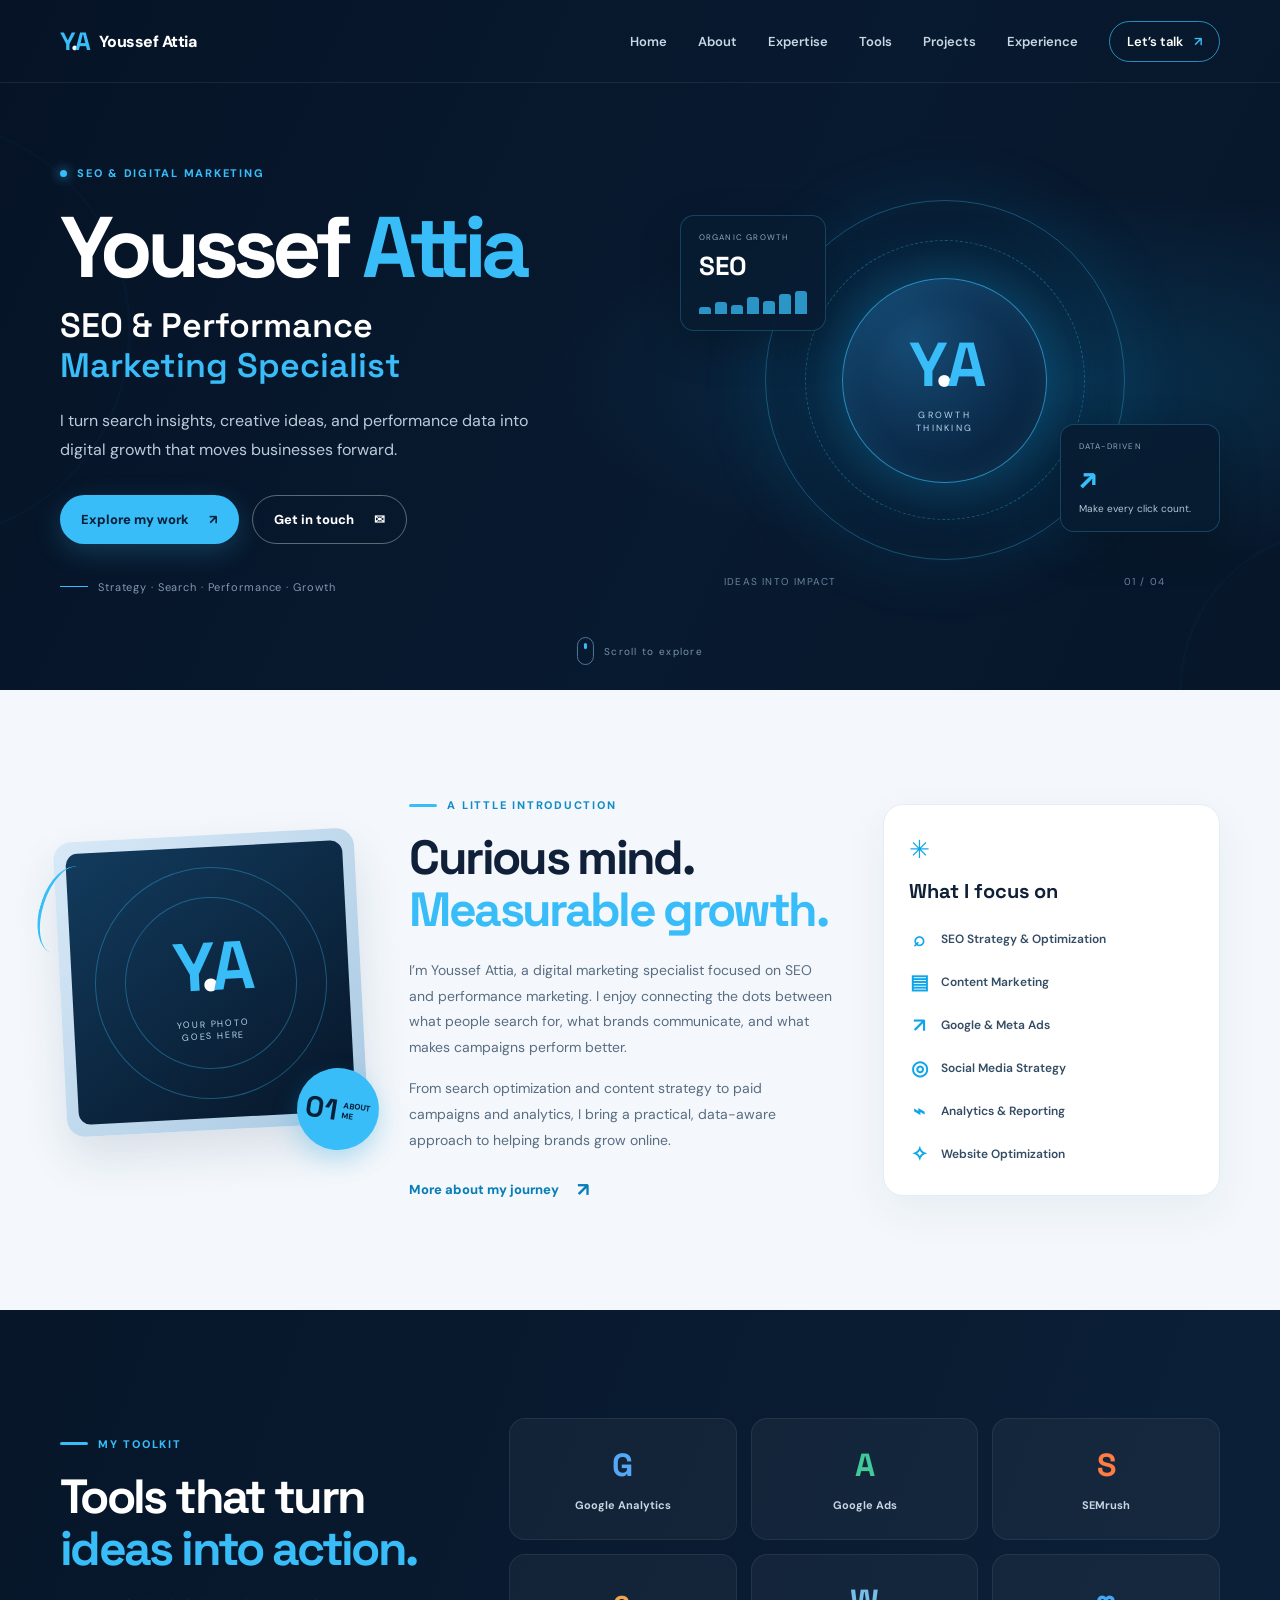
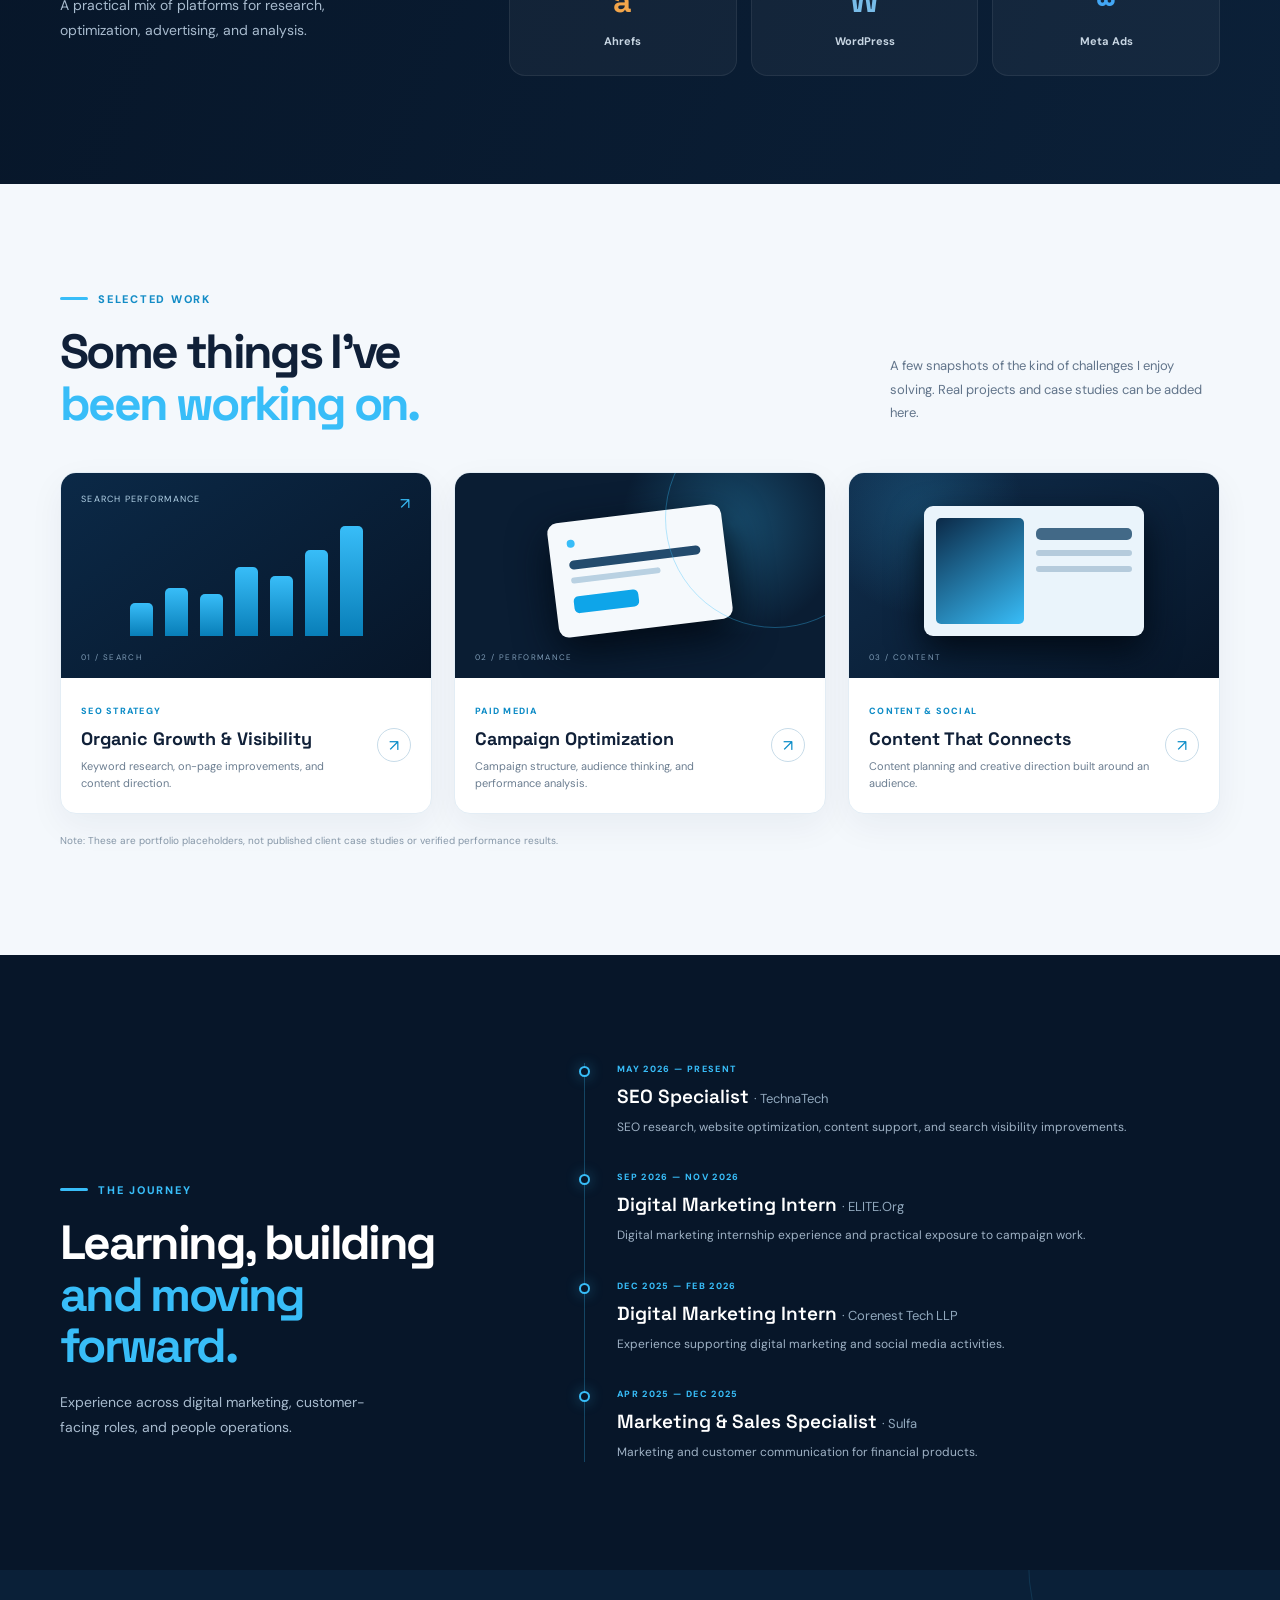
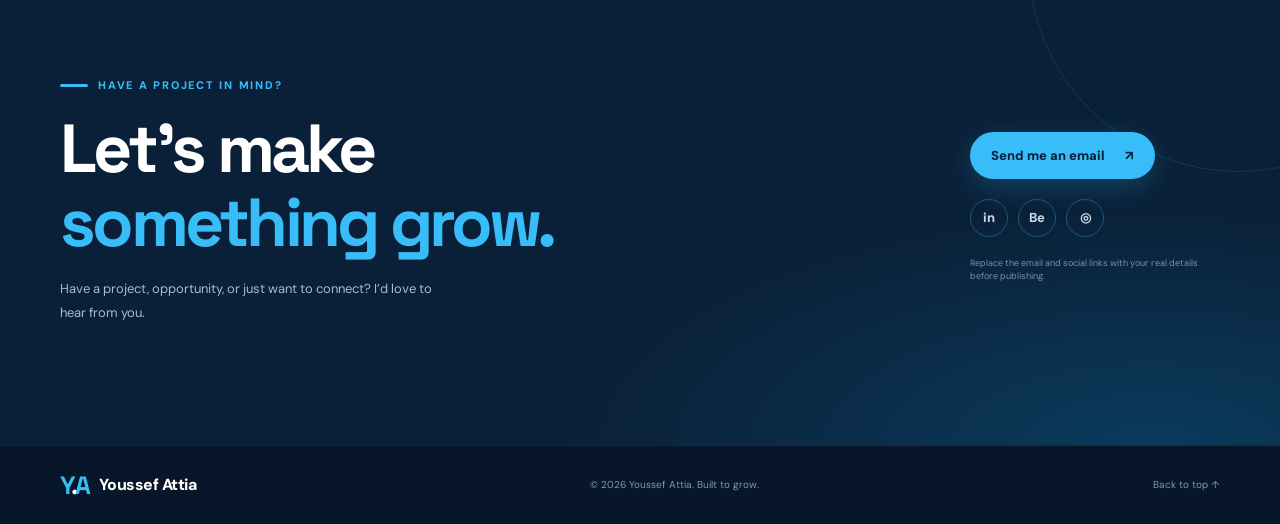
==== index.html @ 3f7cebbd "Add files via upload" ====
<!DOCTYPE html>
<html lang="en">
<head>
  <meta charset="UTF-8">
  <meta name="viewport" content="width=device-width, initial-scale=1.0">
  <meta name="theme-color" content="#071629">
  <meta name="description" content="Youssef Attia — SEO & Performance Marketing Specialist.">
  <title>Youssef Attia | SEO & Performance Marketing</title>
  <link rel="preconnect" href="https://fonts.googleapis.com">
  <link rel="preconnect" href="https://fonts.gstatic.com" crossorigin>
  <link href="https://fonts.googleapis.com/css2?family=DM+Sans:wght@400;500;600;700;800&family=Space+Grotesk:wght@400;500;600;700&display=swap" rel="stylesheet">
  <link rel="stylesheet" href="style.css">
</head>
<body>
  <div class="scroll-progress" id="scrollProgress"></div>
  <header class="site-header" id="top">
    <nav class="nav container" aria-label="Main navigation">
      <a class="brand" href="#top"><span class="brand-mark">Y<span>.</span>A</span><span>Youssef Attia</span></a>
      <button class="menu-toggle" id="menuToggle" aria-label="Toggle navigation" aria-expanded="false"><span></span><span></span></button>
      <div class="nav-links" id="navLinks">
        <a class="active" href="#top">Home</a><a href="#about">About</a><a href="#expertise">Expertise</a>
        <a href="#tools">Tools</a><a href="#work">Projects</a><a href="#experience">Experience</a>
        <a class="nav-cta" href="#contact">Let’s talk <span>↗</span></a>
      </div>
    </nav>
  </header>

  <main>
    <section class="hero dark-section">
      <div class="hero-orb orb-one"></div><div class="hero-orb orb-two"></div>
      <div class="hero-grid container">
        <div class="hero-copy">
          <div class="eyebrow reveal"><span class="status-dot"></span> SEO & DIGITAL MARKETING</div>
          <h1 class="reveal delay-1">Youssef <span>Attia</span></h1>
          <h2 class="reveal delay-2">SEO & Performance<br><em>Marketing Specialist</em></h2>
          <p class="hero-description reveal delay-3">I turn search insights, creative ideas, and performance data into digital growth that moves businesses forward.</p>
          <div class="hero-actions reveal delay-4">
            <a class="button button-primary" href="#work">Explore my work <span>↗</span></a>
            <a class="button button-ghost" href="#contact">Get in touch <span>✉</span></a>
          </div>
          <div class="hero-note reveal delay-4"><span class="note-line"></span> Strategy · Search · Performance · Growth</div>
        </div>
        <div class="hero-visual reveal delay-2" aria-label="Decorative digital growth illustration">
          <div class="visual-ring ring-a"></div><div class="visual-ring ring-b"></div>
          <div class="visual-core"><span class="core-symbol">Y<span>.</span>A</span><small>GROWTH<br>THINKING</small></div>
          <div class="float-card traffic-card"><span class="mini-label">ORGANIC GROWTH</span><strong>SEO</strong><div class="sparkline"><i></i><i></i><i></i><i></i><i></i><i></i><i></i></div></div>
          <div class="float-card data-card"><span class="mini-label">DATA-DRIVEN</span><strong>↗</strong><small>Make every click count.</small></div>
          <div class="visual-caption">Ideas into impact<span>01 / 04</span></div>
        </div>
      </div>
      <a class="scroll-cue" href="#about"><span></span> Scroll to explore</a>
    </section>

    <section class="about section-light section-pad" id="about">
      <div class="container about-grid">
        <div class="about-visual reveal">
          <div class="photo-frame"><div class="photo-placeholder"><span class="placeholder-mark">Y<span>.</span>A</span><small>YOUR PHOTO<br>GOES HERE</small></div></div>
          <div class="about-stamp"><strong>01</strong><span>ABOUT<br>ME</span></div>
          <div class="blue-scribble"></div>
        </div>
        <div class="about-copy reveal">
          <div class="section-kicker"><span></span> A LITTLE INTRODUCTION</div>
          <h2>Curious mind.<br><span>Measurable growth.</span></h2>
          <p>I’m Youssef Attia, a digital marketing specialist focused on SEO and performance marketing. I enjoy connecting the dots between what people search for, what brands communicate, and what makes campaigns perform better.</p>
          <p>From search optimization and content strategy to paid campaigns and analytics, I bring a practical, data-aware approach to helping brands grow online.</p>
          <a class="text-link" href="#experience">More about my journey <span>↗</span></a>
        </div>
        <aside class="expertise-panel reveal" id="expertise">
          <div class="panel-icon">✳</div><h3>What I focus on</h3>
          <ul>
            <li><span>⌕</span> SEO Strategy & Optimization</li>
            <li><span>▤</span> Content Marketing</li>
            <li><span>↗</span> Google & Meta Ads</li>
            <li><span>◎</span> Social Media Strategy</li>
            <li><span>⌁</span> Analytics & Reporting</li>
            <li><span>✧</span> Website Optimization</li>
          </ul>
        </aside>
      </div>
    </section>

    <section class="tools dark-section section-pad" id="tools">
      <div class="container tools-layout">
        <div class="tools-intro reveal"><div class="section-kicker kicker-light"><span></span> MY TOOLKIT</div><h2>Tools that turn<br><em>ideas into action.</em></h2><p>A practical mix of platforms for research, optimization, advertising, and analysis.</p></div>
        <div class="tool-grid">
          <div class="tool-card reveal"><b class="google-g">G</b><span>Google Analytics</span></div>
          <div class="tool-card reveal"><b class="google-ads">A</b><span>Google Ads</span></div>
          <div class="tool-card reveal"><b class="semrush">S</b><span>SEMrush</span></div>
          <div class="tool-card reveal"><b class="ahrefs">a</b><span>Ahrefs</span></div>
          <div class="tool-card reveal"><b class="wp">W</b><span>WordPress</span></div>
          <div class="tool-card reveal"><b class="meta">∞</b><span>Meta Ads</span></div>
        </div>
      </div>
    </section>

    <section class="work section-light section-pad" id="work">
      <div class="container">
        <div class="section-heading reveal"><div><div class="section-kicker"><span></span> SELECTED WORK</div><h2>Some things I’ve<br><span>been working on.</span></h2></div><p>A few snapshots of the kind of challenges I enjoy solving. Real projects and case studies can be added here.</p></div>
        <div class="project-grid">
          <article class="project-card reveal"><div class="project-art art-seo"><div class="art-topline">SEARCH PERFORMANCE <span>↗</span></div><div class="chart-bars"><i></i><i></i><i></i><i></i><i></i><i></i><i></i></div><div class="art-bottom">01 / SEARCH</div></div><div class="project-info"><div><small>SEO STRATEGY</small><h3>Organic Growth & Visibility</h3><p>Keyword research, on-page improvements, and content direction.</p></div><span class="project-arrow">↗</span></div></article>
          <article class="project-card reveal"><div class="project-art art-ads"><div class="ad-window"><div class="ad-dot"></div><div class="ad-line wide"></div><div class="ad-line"></div><div class="ad-button"></div></div><div class="ad-orbit"></div><div class="art-bottom">02 / PERFORMANCE</div></div><div class="project-info"><div><small>PAID MEDIA</small><h3>Campaign Optimization</h3><p>Campaign structure, audience thinking, and performance analysis.</p></div><span class="project-arrow">↗</span></div></article>
          <article class="project-card reveal"><div class="project-art art-content"><div class="content-window"><div class="content-block"></div><div class="content-lines"><i></i><i></i><i></i></div></div><div class="art-bottom">03 / CONTENT</div></div><div class="project-info"><div><small>CONTENT & SOCIAL</small><h3>Content That Connects</h3><p>Content planning and creative direction built around an audience.</p></div><span class="project-arrow">↗</span></div></article>
        </div>
        <p class="placeholder-note">Note: These are portfolio placeholders, not published client case studies or verified performance results.</p>
      </div>
    </section>

    <section class="experience dark-section section-pad" id="experience">
      <div class="container experience-layout">
        <div class="experience-heading reveal"><div class="section-kicker kicker-light"><span></span> THE JOURNEY</div><h2>Learning, building<br><em>and moving forward.</em></h2><p>Experience across digital marketing, customer-facing roles, and people operations.</p></div>
        <div class="timeline">
          <div class="timeline-item reveal"><span class="timeline-dot"></span><div class="timeline-date">MAY 2026 — PRESENT</div><h3>SEO Specialist <span>· TechnaTech</span></h3><p>SEO research, website optimization, content support, and search visibility improvements.</p></div>
          <div class="timeline-item reveal"><span class="timeline-dot"></span><div class="timeline-date">SEP 2026 — NOV 2026</div><h3>Digital Marketing Intern <span>· ELITE.Org</span></h3><p>Digital marketing internship experience and practical exposure to campaign work.</p></div>
          <div class="timeline-item reveal"><span class="timeline-dot"></span><div class="timeline-date">DEC 2025 — FEB 2026</div><h3>Digital Marketing Intern <span>· Corenest Tech LLP</span></h3><p>Experience supporting digital marketing and social media activities.</p></div>
          <div class="timeline-item reveal"><span class="timeline-dot"></span><div class="timeline-date">APR 2025 — DEC 2025</div><h3>Marketing & Sales Specialist <span>· Sulfa</span></h3><p>Marketing and customer communication for financial products.</p></div>
        </div>
      </div>
    </section>

    <section class="contact section-pad" id="contact">
      <div class="container contact-inner reveal">
        <div><div class="section-kicker kicker-light"><span></span> HAVE A PROJECT IN MIND?</div><h2>Let’s make<br><em>something grow.</em></h2><p>Have a project, opportunity, or just want to connect? I’d love to hear from you.</p></div>
        <div class="contact-actions"><a class="button button-primary" href="mailto:YOUR_EMAIL@example.com">Send me an email <span>↗</span></a><div class="contact-social"><a href="#" aria-label="LinkedIn">in</a><a href="#" aria-label="Behance">Be</a><a href="#" aria-label="Instagram">◎</a></div><small>Replace the email and social links with your real details before publishing.</small></div>
      </div>
    </section>
  </main>

  <footer class="footer dark-section"><div class="container footer-inner"><a class="brand" href="#top"><span class="brand-mark">Y<span>.</span>A</span><span>Youssef Attia</span></a><span>© <span id="year"></span> Youssef Attia. Built to grow.</span><a href="#top" class="back-top">Back to top ↑</a></div></footer>
  <script src="script.js"></script>
</body>
</html>
---- style.css ----
/* Youssef Attia Portfolio — Midnight Blue + Electric Blue */
:root{--navy:#071629;--navy-2:#0b2038;--navy-3:#102b49;--blue:#38bdf8;--blue-2:#0ea5e9;--ice:#f4f8fc;--white:#fff;--ink:#102038;--muted:#61738a;--line:rgba(56,189,248,.2);--font:'DM Sans',sans-serif;--display:'Space Grotesk',sans-serif}
*{box-sizing:border-box}html{scroll-behavior:smooth;scroll-padding-top:86px}body{margin:0;font-family:var(--font);color:var(--ink);background:var(--ice);overflow-x:hidden}a{color:inherit;text-decoration:none}.container{width:min(1160px,calc(100% - 48px));margin:auto}.dark-section{background:var(--navy);color:var(--white);position:relative;overflow:hidden}.section-pad{padding:108px 0}.scroll-progress{position:fixed;z-index:1000;top:0;left:0;height:3px;width:0;background:var(--blue);box-shadow:0 0 14px var(--blue)}
.site-header{position:absolute;z-index:20;top:0;left:0;width:100%;border-bottom:1px solid rgba(255,255,255,.08)}.nav{height:82px;display:flex;align-items:center;justify-content:space-between}.brand{display:flex;align-items:center;gap:10px;font-weight:800;letter-spacing:-.03em;color:#fff}.brand-mark{font:700 25px var(--display);color:var(--blue);letter-spacing:-.1em}.brand-mark span{color:#fff}.nav-links{display:flex;align-items:center;gap:31px;color:#c9d6e4;font-size:13px;font-weight:600}.nav-links>a{transition:color .25s}.nav-links>a:hover,.nav-links>a.active{color:var(--blue)}.nav-cta{border:1px solid rgba(56,189,248,.7);border-radius:30px;padding:11px 17px;color:#fff!important}.nav-cta span{color:var(--blue);margin-left:8px}.menu-toggle{display:none;background:none;border:0}
.hero{min-height:690px;padding:155px 0 80px;background:radial-gradient(ellipse at 85% 55%,rgba(14,165,233,.16),transparent 35%),linear-gradient(115deg,#061326 0%,#081a30 58%,#071629 100%)}.hero-grid{display:grid;grid-template-columns:1.05fr .95fr;align-items:center;min-height:450px;position:relative;z-index:2}.hero-copy{max-width:620px}.eyebrow,.section-kicker{font-size:11px;letter-spacing:.16em;font-weight:800;color:var(--blue);display:flex;align-items:center;gap:10px}.status-dot{width:7px;height:7px;background:var(--blue);border-radius:50%;box-shadow:0 0 12px var(--blue)}h1,h2,h3,p{margin-top:0}.hero h1{font:700 clamp(54px,7vw,86px)/.98 var(--display);letter-spacing:-.07em;margin:25px 0 16px}.hero h1 span,.about-copy h2 span,.section-heading h2 span{color:var(--blue)}.hero h2{font:600 clamp(24px,3vw,34px)/1.2 var(--display);margin-bottom:20px}.hero h2 em,.tools h2 em,.experience h2 em,.contact h2 em{font-style:normal;color:var(--blue)}.hero-description{max-width:500px;color:#bdcada;font-size:16px;line-height:1.8}.hero-actions{display:flex;gap:13px;margin:30px 0 36px}.button{display:inline-flex;align-items:center;gap:20px;padding:15px 21px;border-radius:30px;font-size:13px;font-weight:800;transition:transform .25s,box-shadow .25s,background .25s}.button:hover{transform:translateY(-4px)}.button-primary{background:var(--blue);color:#052039;box-shadow:0 8px 28px rgba(56,189,248,.22)}.button-primary:hover{box-shadow:0 12px 32px rgba(56,189,248,.35)}.button-ghost{border:1px solid rgba(255,255,255,.35);color:#fff}.button-ghost:hover{border-color:var(--blue);color:var(--blue)}.hero-note{font-size:11px;color:#8298ae;letter-spacing:.08em;display:flex;align-items:center;gap:10px}.note-line{width:28px;height:1px;background:var(--blue)}
.hero-visual{height:440px;position:relative;display:grid;place-items:center}.visual-ring{position:absolute;border:1px solid rgba(56,189,248,.35);border-radius:50%;animation:rotate 24s linear infinite}.ring-a{width:360px;height:360px;box-shadow:0 0 70px rgba(14,165,233,.12),inset 0 0 60px rgba(14,165,233,.08)}.ring-b{width:280px;height:280px;border-style:dashed;animation-direction:reverse;animation-duration:34s}.visual-core{width:205px;height:205px;border-radius:50%;display:flex;flex-direction:column;justify-content:center;align-items:center;background:radial-gradient(circle at 35% 30%,#164b75,#0a2745 65%,#071629);border:1px solid rgba(56,189,248,.65);box-shadow:0 0 65px rgba(14,165,233,.35),inset 0 0 30px rgba(56,189,248,.15);animation:float 5s ease-in-out infinite}.core-symbol{font:700 62px var(--display);letter-spacing:-.1em;color:var(--blue)}.core-symbol span{color:#fff}.visual-core small{font-size:9px;letter-spacing:.25em;text-align:center;line-height:1.5;color:#b7d8eb;margin-top:5px}.float-card{position:absolute;background:rgba(8,28,49,.9);border:1px solid rgba(56,189,248,.25);border-radius:14px;padding:16px 18px;box-shadow:0 15px 40px rgba(0,0,0,.22);backdrop-filter:blur(10px);animation:float 6s ease-in-out infinite}.traffic-card{top:55px;left:2%;min-width:145px}.data-card{right:0;bottom:68px;min-width:160px;animation-delay:-2s}.mini-label{display:block;color:#8da9c0;font-size:8px;letter-spacing:.15em;margin-bottom:7px}.float-card strong{font:700 26px var(--display);color:#fff}.data-card strong{color:var(--blue);font-size:30px}.data-card small{display:block;color:#b5c7d8;font-size:10px;margin-top:5px}.sparkline{display:flex;align-items:end;gap:4px;height:23px;margin-top:8px}.sparkline i{width:12px;background:var(--blue);border-radius:3px 3px 0 0;opacity:.75}.sparkline i:nth-child(1){height:7px}.sparkline i:nth-child(2){height:12px}.sparkline i:nth-child(3){height:9px}.sparkline i:nth-child(4){height:17px}.sparkline i:nth-child(5){height:13px}.sparkline i:nth-child(6){height:20px}.sparkline i:nth-child(7){height:23px}.visual-caption{position:absolute;bottom:12px;left:10%;right:10%;display:flex;justify-content:space-between;color:#66839e;font-size:10px;letter-spacing:.12em;text-transform:uppercase}.hero-orb{position:absolute;border-radius:50%;filter:blur(1px);pointer-events:none}.orb-one{width:420px;height:420px;border:1px solid rgba(56,189,248,.1);left:-290px;top:120px}.orb-two{width:320px;height:320px;border:1px solid rgba(56,189,248,.1);right:-220px;bottom:-160px}.scroll-cue{position:absolute;bottom:25px;left:50%;transform:translateX(-50%);font-size:10px;letter-spacing:.13em;color:#7892aa;display:flex;align-items:center;gap:10px}.scroll-cue span{height:28px;width:17px;border:1px solid #4e7798;border-radius:20px;position:relative}.scroll-cue span:after{content:"";position:absolute;width:3px;height:6px;border-radius:4px;background:var(--blue);left:6px;top:5px;animation:scrollDot 1.5s infinite}
.section-light{background:var(--ice)}.about-grid{display:grid;grid-template-columns:.85fr 1.2fr .95fr;gap:48px;align-items:center}.about-visual{position:relative;min-height:330px}.photo-frame{height:295px;border-radius:18px;background:linear-gradient(135deg,#d8e9f7,#a9c9e2);padding:12px;transform:rotate(-3deg);box-shadow:0 22px 45px rgba(16,48,78,.12)}.photo-placeholder{height:100%;border-radius:12px;background:linear-gradient(145deg,#123b5d,#071629);display:flex;flex-direction:column;justify-content:center;align-items:center;color:#fff;position:relative;overflow:hidden}.photo-placeholder:before,.photo-placeholder:after{content:"";position:absolute;border:1px solid rgba(56,189,248,.35);border-radius:50%;width:230px;height:230px}.photo-placeholder:after{width:170px;height:170px}.placeholder-mark{font:700 68px var(--display);color:var(--blue);z-index:1;letter-spacing:-.12em}.placeholder-mark span{color:#fff}.photo-placeholder small{z-index:1;text-align:center;font-size:9px;letter-spacing:.2em;color:#b5d5e9;margin-top:8px}.about-stamp{position:absolute;right:-18px;bottom:15px;background:var(--blue);color:#052039;width:82px;height:82px;border-radius:50%;display:flex;align-items:center;justify-content:center;gap:5px;transform:rotate(9deg);box-shadow:0 10px 25px rgba(14,165,233,.25)}.about-stamp strong{font:700 29px var(--display)}.about-stamp span{font-size:8px;font-weight:800;line-height:1.3}.blue-scribble{position:absolute;left:-20px;top:30px;width:50px;height:90px;border-left:3px solid var(--blue);border-radius:50%;transform:rotate(18deg)}.section-kicker{color:#138cc6;margin-bottom:20px}.section-kicker>span{width:28px;height:3px;background:var(--blue);border-radius:4px}.about-copy h2,.section-heading h2{font:700 clamp(34px,4vw,48px)/1.08 var(--display);letter-spacing:-.055em;color:var(--ink);margin-bottom:22px}.about-copy p{font-size:14px;line-height:1.85;color:#596d82;margin-bottom:15px}.text-link{display:inline-flex;gap:18px;align-items:center;color:#087eb8;font-size:13px;font-weight:800;margin-top:8px}.text-link span{font-size:19px;transition:transform .2s}.text-link:hover span{transform:translate(4px,-4px)}.expertise-panel{background:#fff;border:1px solid #e2edf6;border-radius:20px;padding:28px 25px;box-shadow:0 15px 45px rgba(17,50,80,.06)}.panel-icon{font-size:25px;color:var(--blue-2)}.expertise-panel h3{font:700 20px var(--display);margin:12px 0 22px}.expertise-panel ul{list-style:none;padding:0;margin:0;display:grid;gap:17px}.expertise-panel li{font-size:12px;font-weight:600;color:#334b63;display:flex;align-items:center;gap:12px}.expertise-panel li span{color:#0ea5e9;font-size:20px;width:20px;text-align:center}
.tools{background:linear-gradient(110deg,#071629,#0b2038);}.tools-layout{display:grid;grid-template-columns:.8fr 1.5fr;gap:70px;align-items:center}.kicker-light{color:var(--blue)}.tools h2,.experience h2,.contact h2{font:700 clamp(34px,4vw,48px)/1.08 var(--display);letter-spacing:-.055em;margin-bottom:18px}.tools-intro p,.experience-heading p{font-size:14px;line-height:1.8;color:#a8bbce;max-width:310px}.tool-grid{display:grid;grid-template-columns:repeat(3,1fr);gap:14px}.tool-card{min-height:122px;background:rgba(255,255,255,.045);border:1px solid rgba(255,255,255,.07);border-radius:16px;display:flex;flex-direction:column;align-items:center;justify-content:center;gap:13px;transition:transform .25s,border-color .25s,background .25s}.tool-card:hover{transform:translateY(-7px);border-color:rgba(56,189,248,.55);background:rgba(56,189,248,.08)}.tool-card b{font:700 32px var(--display)}.tool-card span{font-size:11px;color:#c7d5e2;font-weight:700}.google-g{color:#55a8f5}.google-ads{color:#41c99a}.semrush{color:#ff7c43}.ahrefs{color:#f2a54a}.wp{color:#78bce8}.meta{color:#43a7f5}
.section-heading{display:flex;justify-content:space-between;align-items:end;gap:40px;margin-bottom:42px}.section-heading h2{margin-bottom:0}.section-heading>p{max-width:330px;color:#61748a;font-size:13px;line-height:1.8;margin-bottom:5px}.project-grid{display:grid;grid-template-columns:repeat(3,1fr);gap:22px}.project-card{background:#fff;border:1px solid #e3edf5;border-radius:16px;overflow:hidden;box-shadow:0 12px 35px rgba(13,43,70,.055);transition:transform .3s,box-shadow .3s}.project-card:hover{transform:translateY(-8px);box-shadow:0 22px 45px rgba(13,43,70,.13)}.project-art{height:205px;position:relative;overflow:hidden;padding:20px;background:linear-gradient(145deg,#0b2947,#071629);color:#fff}.art-topline{font-size:9px;letter-spacing:.14em;color:#b5d4e9;display:flex;justify-content:space-between}.art-topline span{color:var(--blue);font-size:16px}.chart-bars{height:110px;display:flex;align-items:end;justify-content:center;gap:12px;margin-top:12px}.chart-bars i{width:23px;border-radius:5px 5px 0 0;background:linear-gradient(0deg,#087eb8,#38bdf8);height:30%}.chart-bars i:nth-child(2){height:43%}.chart-bars i:nth-child(3){height:38%}.chart-bars i:nth-child(4){height:62%}.chart-bars i:nth-child(5){height:54%}.chart-bars i:nth-child(6){height:78%}.chart-bars i:nth-child(7){height:100%}.art-bottom{position:absolute;bottom:16px;left:20px;font-size:8px;letter-spacing:.17em;color:#7e9bb5}.art-ads{background:radial-gradient(circle at 75% 25%,rgba(56,189,248,.3),transparent 35%),#0a1d33}.ad-window{position:absolute;left:50%;top:48%;transform:translate(-50%,-50%) rotate(-7deg);width:175px;height:115px;background:#f5f9fc;border-radius:10px;padding:18px;box-shadow:0 15px 40px #020b16}.ad-dot{height:8px;width:8px;background:#38bdf8;border-radius:50%;margin-bottom:13px}.ad-line{height:6px;width:65%;background:#b9d1e2;border-radius:5px;margin:8px 0}.ad-line.wide{width:95%;height:9px;background:#234b6d}.ad-button{width:65px;height:17px;background:#0ea5e9;border-radius:5px;margin-top:13px}.ad-orbit{position:absolute;width:220px;height:220px;border:1px solid rgba(56,189,248,.35);border-radius:50%;right:-60px;top:-65px}.art-content{background:radial-gradient(circle at 20% 20%,rgba(56,189,248,.2),transparent 30%),linear-gradient(145deg,#102e4d,#071629)}.content-window{position:absolute;left:50%;top:48%;transform:translate(-50%,-50%);width:220px;height:130px;border-radius:9px;background:#eaf4fb;padding:12px;display:flex;gap:12px;box-shadow:0 15px 35px #020b16}.content-block{width:45%;border-radius:5px;background:linear-gradient(145deg,#0b2947,#38bdf8)}.content-lines{flex:1;padding-top:10px}.content-lines i{display:block;height:6px;background:#b5cbdc;border-radius:5px;margin-bottom:10px}.content-lines i:first-child{height:12px;background:#426987}.project-info{padding:20px;display:flex;justify-content:space-between;gap:12px;align-items:center}.project-info small{font-size:9px;letter-spacing:.14em;color:#0c8bc6;font-weight:800}.project-info h3{font:700 18px var(--display);margin:8px 0}.project-info p{font-size:11px;line-height:1.6;color:#6b7d90;margin:0}.project-arrow{width:34px;height:34px;flex:0 0 34px;border:1px solid #c8dce9;border-radius:50%;display:grid;place-items:center;color:#078bc7;transition:.2s}.project-card:hover .project-arrow{background:var(--blue);border-color:var(--blue);color:#052039;transform:rotate(45deg)}.placeholder-note{font-size:10px;color:#8798a9;margin:20px 0 0}
.experience-layout{display:grid;grid-template-columns:.8fr 1.2fr;gap:100px}.experience-heading{position:sticky;top:120px;align-self:start}.timeline{border-left:1px solid rgba(56,189,248,.28);padding-left:32px}.timeline-item{position:relative;padding:0 0 34px}.timeline-item:last-child{padding-bottom:0}.timeline-dot{position:absolute;left:-38px;top:3px;width:11px;height:11px;border:2px solid var(--blue);background:var(--navy);border-radius:50%;box-shadow:0 0 14px rgba(56,189,248,.4)}.timeline-date{font-size:9px;letter-spacing:.15em;color:var(--blue);font-weight:800;margin-bottom:9px}.timeline-item h3{font:600 19px var(--display);margin-bottom:8px}.timeline-item h3 span{font:400 13px var(--font);color:#91a8bd}.timeline-item p{font-size:12px;line-height:1.7;color:#9fb2c5;max-width:520px;margin:0}
.contact{background:radial-gradient(ellipse at 90% 100%,rgba(14,165,233,.2),transparent 36%),#0a2038;color:#fff;position:relative;overflow:hidden}.contact:before{content:"";position:absolute;width:420px;height:420px;border:1px solid rgba(56,189,248,.14);border-radius:50%;right:-170px;top:-220px}.contact-inner{display:flex;align-items:center;justify-content:space-between;gap:40px;position:relative}.contact h2{font-size:clamp(42px,6vw,68px);margin-bottom:18px}.contact-inner>div:first-child>p{font-size:13px;color:#a8bbce;max-width:400px;line-height:1.8}.contact-actions{display:flex;flex-direction:column;align-items:flex-start;gap:20px}.contact-social{display:flex;gap:10px}.contact-social a{width:38px;height:38px;border:1px solid rgba(56,189,248,.35);border-radius:50%;display:grid;place-items:center;color:#c5d9e9;font-size:13px;font-weight:800;transition:.2s}.contact-social a:hover{background:var(--blue);color:#052039}.contact-actions small{font-size:9px;color:#7892aa;max-width:250px;line-height:1.5}
.footer{padding:23px 0;border-top:1px solid rgba(255,255,255,.08)}.footer-inner{display:flex;align-items:center;justify-content:space-between;gap:20px}.footer-inner>span,.back-top{font-size:10px;color:#8198ad}.back-top:hover{color:var(--blue)}
.reveal{opacity:0;transform:translateY(24px);transition:opacity .75s ease,transform .75s cubic-bezier(.2,.7,.2,1)}.reveal.is-visible{opacity:1;transform:translateY(0)}.delay-1{transition-delay:.12s}.delay-2{transition-delay:.24s}.delay-3{transition-delay:.36s}.delay-4{transition-delay:.48s}
@keyframes float{0%,100%{transform:translateY(0)}50%{transform:translateY(-12px)}}@keyframes rotate{to{transform:rotate(360deg)}}@keyframes scrollDot{0%{opacity:0;transform:translateY(0)}40%{opacity:1}100%{opacity:0;transform:translateY(10px)}}
@media(max-width:980px){.nav-links{gap:17px;font-size:11px}.about-grid{grid-template-columns:.8fr 1.2fr;gap:35px}.expertise-panel{grid-column:1/-1}.expertise-panel ul{grid-template-columns:repeat(2,1fr)}.tools-layout{gap:35px}.experience-layout{gap:55px}}
@media(max-width:720px){.container{width:min(100% - 36px,560px)}.section-pad{padding:76px 0}.nav{height:70px}.menu-toggle{display:flex;flex-direction:column;gap:6px;padding:10px;z-index:3}.menu-toggle span{width:23px;height:2px;background:#fff;display:block}.nav-links{display:none;position:absolute;top:69px;left:0;width:100%;padding:22px 25px 26px;background:#081a30;border-bottom:1px solid rgba(56,189,248,.2);flex-direction:column;align-items:flex-start;gap:20px}.nav-links.open{display:flex}.hero{padding:125px 0 75px;min-height:auto}.hero-grid{grid-template-columns:1fr;gap:5px}.hero h1{font-size:62px}.hero h2{font-size:27px}.hero-description{font-size:14px}.hero-visual{height:330px;margin-top:5px}.ring-a{width:280px;height:280px}.ring-b{width:220px;height:220px}.visual-core{width:165px;height:165px}.traffic-card{left:0;top:28px}.data-card{right:0;bottom:35px}.scroll-cue{display:none}.about-grid{grid-template-columns:1fr;gap:32px}.about-visual{width:min(330px,90%);margin:auto;min-height:300px}.photo-frame{height:270px}.about-copy h2,.section-heading h2,.tools h2,.experience h2{font-size:38px}.expertise-panel{grid-column:auto}.expertise-panel ul{grid-template-columns:1fr}.tools-layout{grid-template-columns:1fr;gap:30px}.tool-grid{grid-template-columns:repeat(2,1fr)}.tool-card{min-height:105px}.section-heading{display:block}.section-heading>p{margin-top:20px}.project-grid{grid-template-columns:1fr;gap:18px}.project-art{height:190px}.experience-layout{grid-template-columns:1fr;gap:35px}.experience-heading{position:static}.contact-inner{display:block}.contact-actions{margin-top:28px}.footer-inner{flex-wrap:wrap}.footer-inner>span{order:3;width:100%}}
@media(prefers-reduced-motion:reduce){html{scroll-behavior:auto}*,*:before,*:after{animation-duration:.01ms!important;animation-iteration-count:1!important;transition-duration:.01ms!important}.reveal{opacity:1;transform:none}}
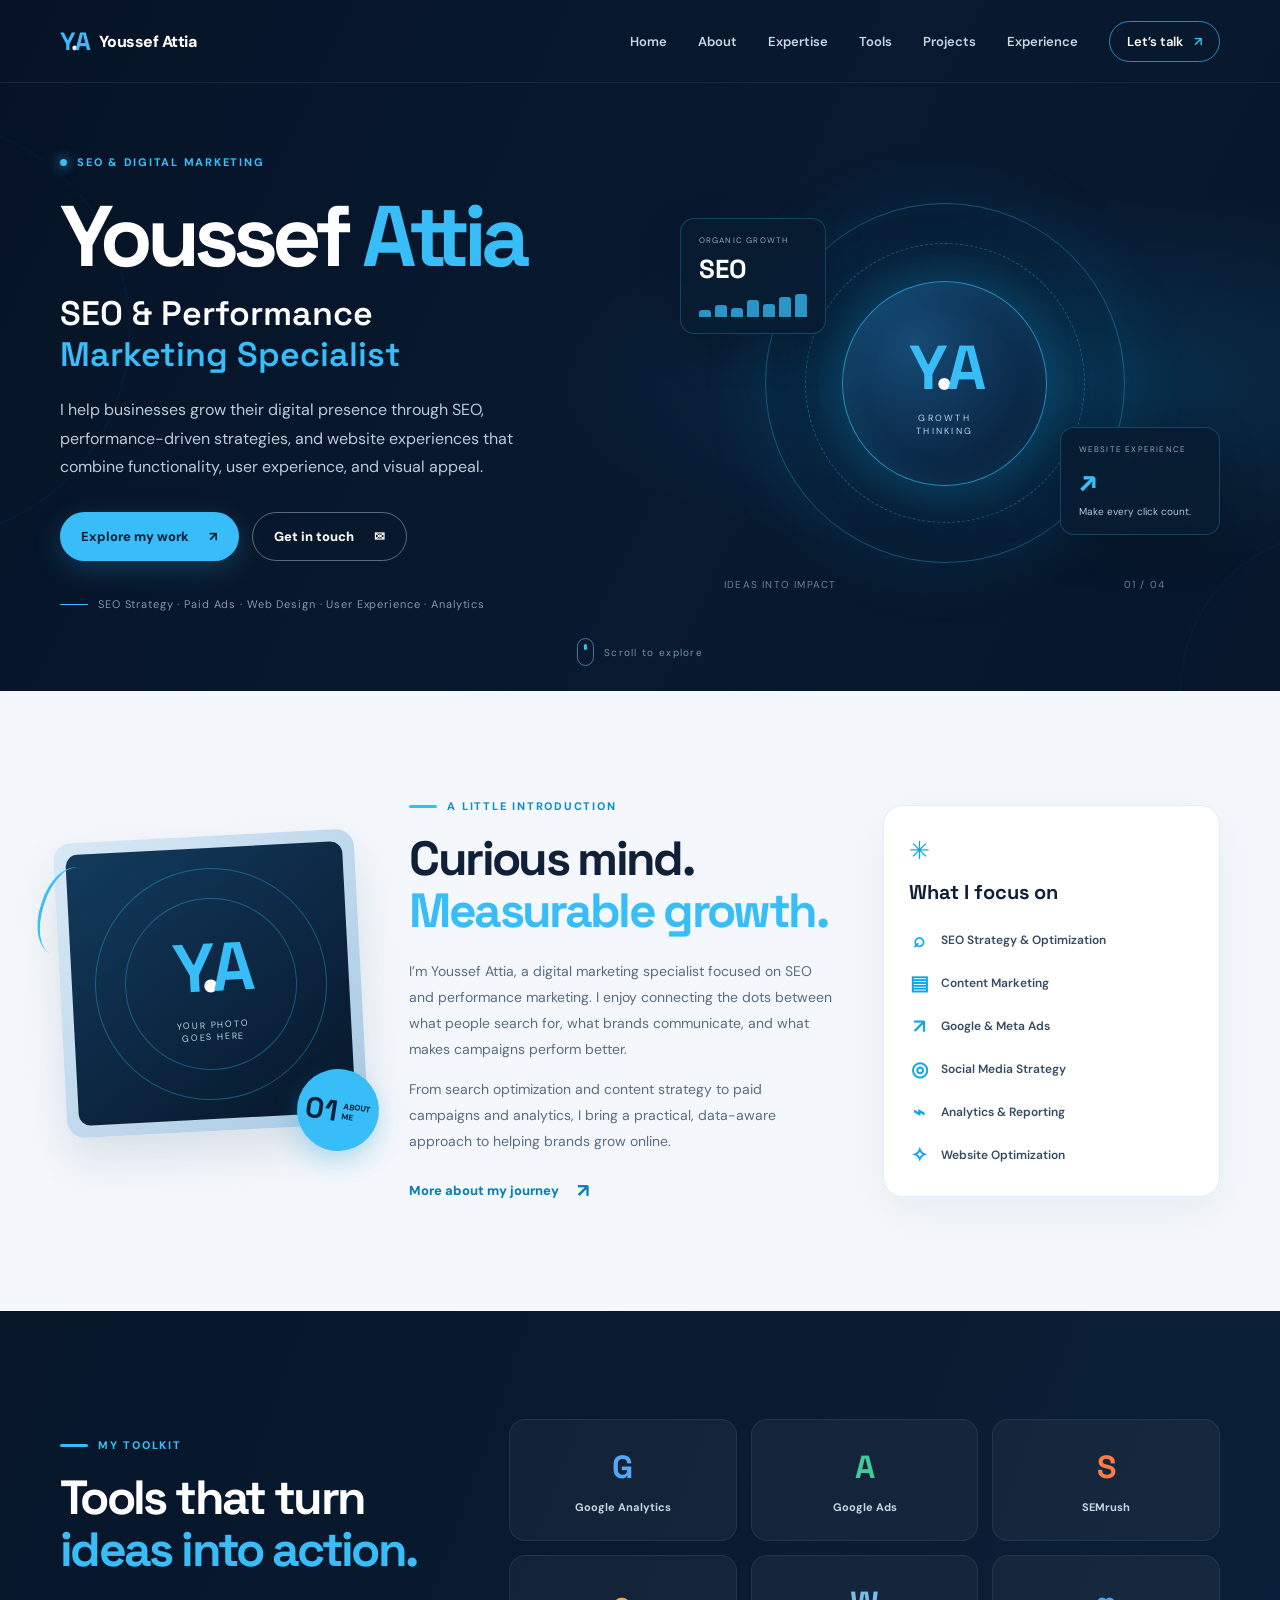
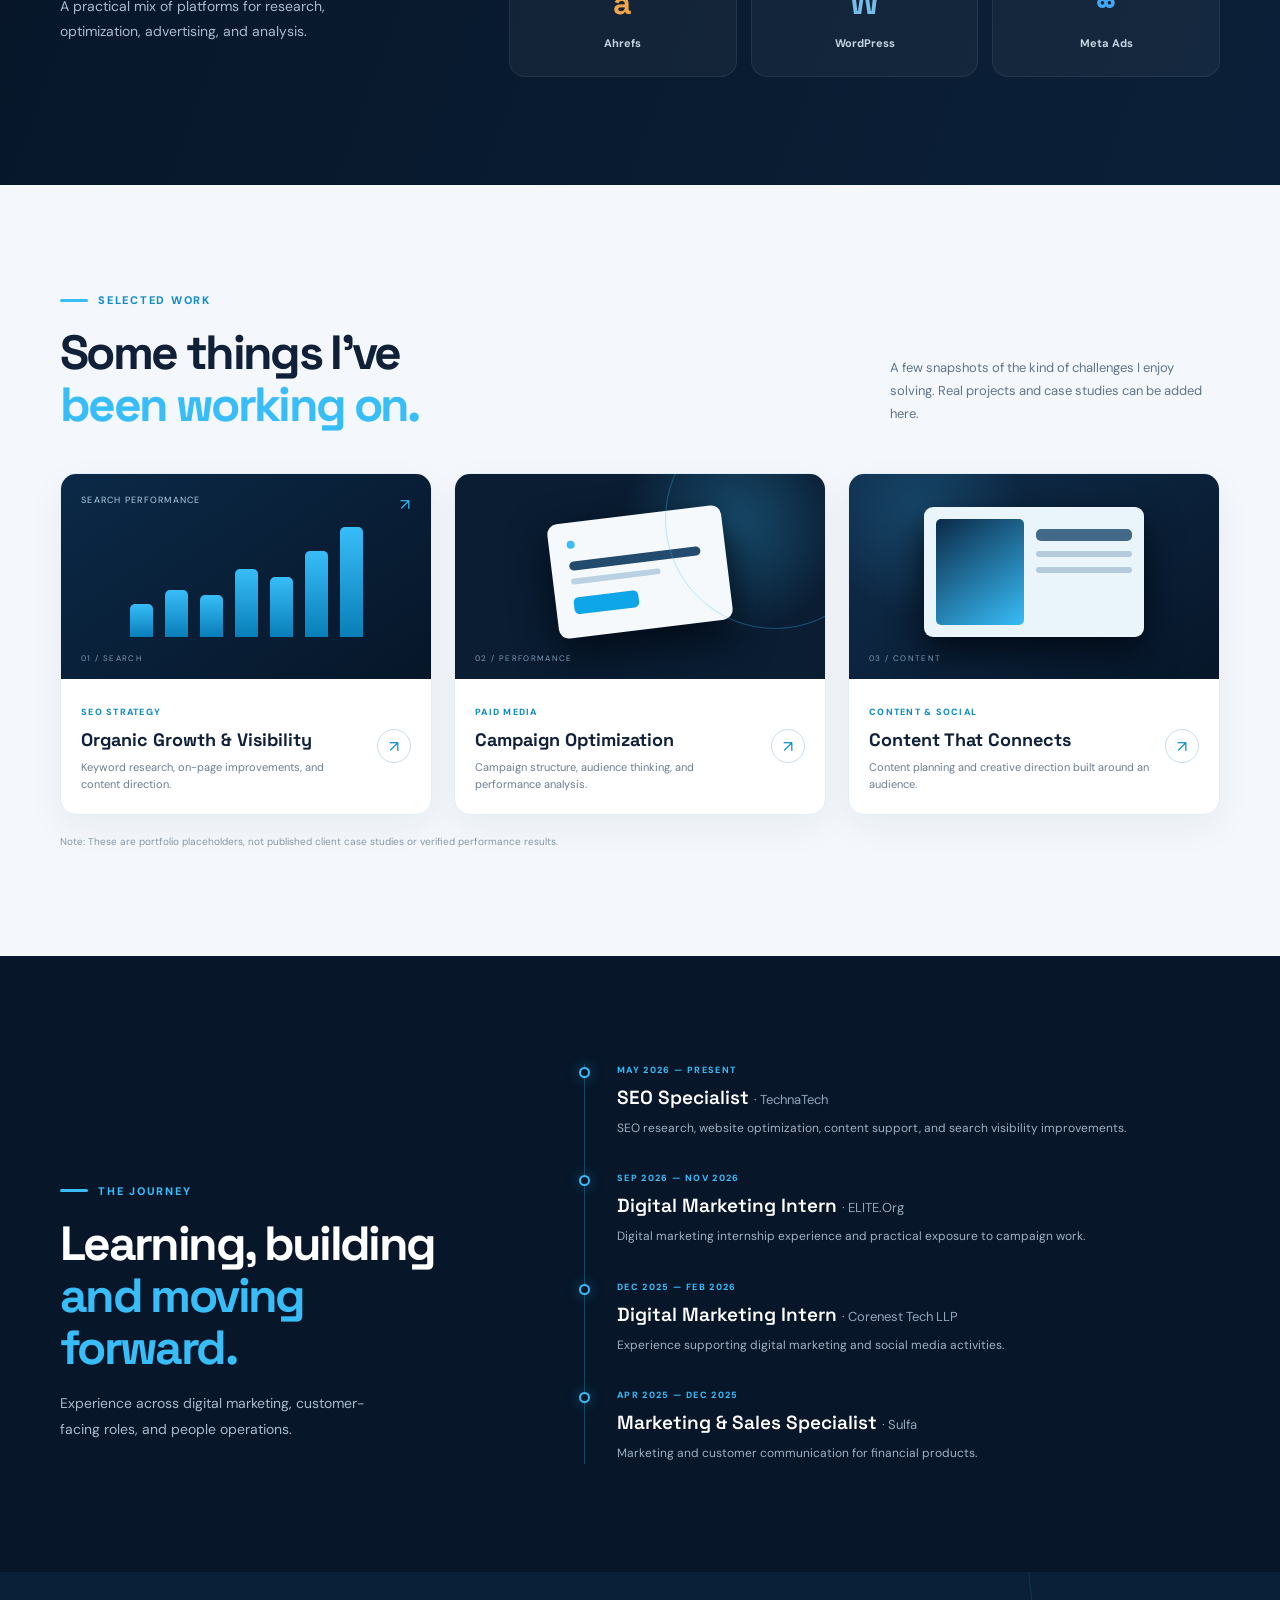
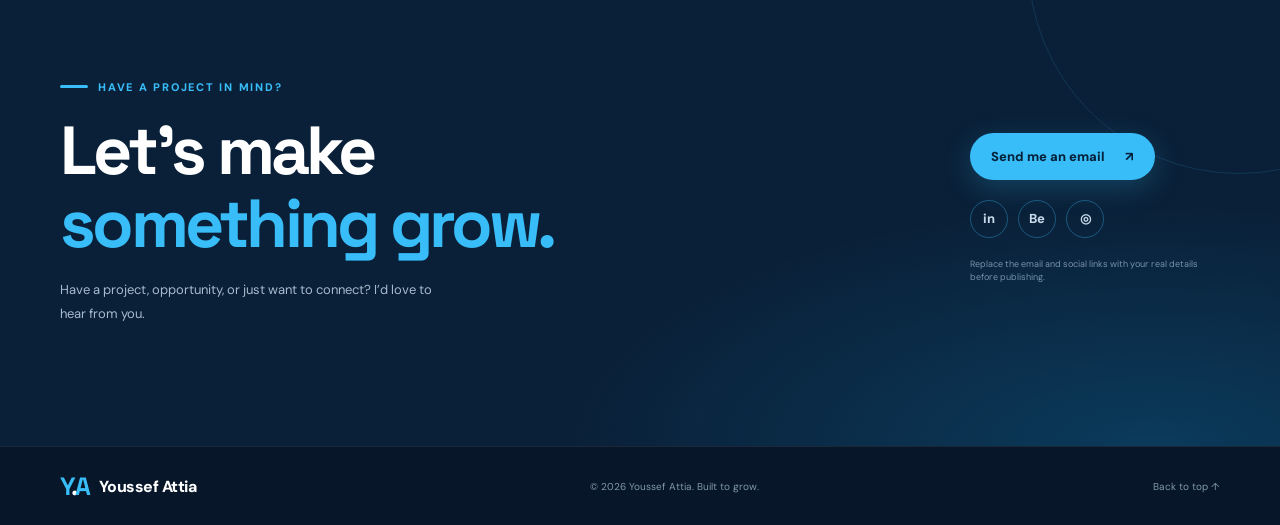
==== commit bb1601de: "Add files via upload Update portfolio files" ====
--- a/index.html
+++ b/index.html
@@ -4,7 +4,7 @@
   <meta charset="UTF-8">
   <meta name="viewport" content="width=device-width, initial-scale=1.0">
   <meta name="theme-color" content="#071629">
-  <meta name="description" content="Youssef Attia — SEO & Performance Marketing Specialist.">
+  <meta name="description" content="Youssef Attia — SEO & Performance Marketing Specialist focused on SEO, digital growth, website design, and user experience.">
   <title>Youssef Attia | SEO & Performance Marketing</title>
   <link rel="preconnect" href="https://fonts.googleapis.com">
   <link rel="preconnect" href="https://fonts.gstatic.com" crossorigin>
@@ -33,18 +33,18 @@
           <div class="eyebrow reveal"><span class="status-dot"></span> SEO & DIGITAL MARKETING</div>
           <h1 class="reveal delay-1">Youssef <span>Attia</span></h1>
           <h2 class="reveal delay-2">SEO & Performance<br><em>Marketing Specialist</em></h2>
-          <p class="hero-description reveal delay-3">I turn search insights, creative ideas, and performance data into digital growth that moves businesses forward.</p>
+          <p class="hero-description reveal delay-3">I help businesses grow their digital presence through SEO, performance-driven strategies, and website experiences that combine functionality, user experience, and visual appeal.</p>
           <div class="hero-actions reveal delay-4">
             <a class="button button-primary" href="#work">Explore my work <span>↗</span></a>
             <a class="button button-ghost" href="#contact">Get in touch <span>✉</span></a>
           </div>
-          <div class="hero-note reveal delay-4"><span class="note-line"></span> Strategy · Search · Performance · Growth</div>
+          <div class="hero-note reveal delay-4"><span class="note-line"></span> SEO Strategy · Paid Ads · Web Design · User Experience · Analytics</div>
         </div>
         <div class="hero-visual reveal delay-2" aria-label="Decorative digital growth illustration">
           <div class="visual-ring ring-a"></div><div class="visual-ring ring-b"></div>
           <div class="visual-core"><span class="core-symbol">Y<span>.</span>A</span><small>GROWTH<br>THINKING</small></div>
           <div class="float-card traffic-card"><span class="mini-label">ORGANIC GROWTH</span><strong>SEO</strong><div class="sparkline"><i></i><i></i><i></i><i></i><i></i><i></i><i></i></div></div>
-          <div class="float-card data-card"><span class="mini-label">DATA-DRIVEN</span><strong>↗</strong><small>Make every click count.</small></div>
+          <div class="float-card data-card"><span class="mini-label">WEBSITE EXPERIENCE</span><strong>↗</strong><small>Make every click count.</small></div>
           <div class="visual-caption">Ideas into impact<span>01 / 04</span></div>
         </div>
       </div>
--- a/style.css
+++ b/style.css
@@ -14,4 +14,4 @@
 @keyframes float{0%,100%{transform:translateY(0)}50%{transform:translateY(-12px)}}@keyframes rotate{to{transform:rotate(360deg)}}@keyframes scrollDot{0%{opacity:0;transform:translateY(0)}40%{opacity:1}100%{opacity:0;transform:translateY(10px)}}
 @media(max-width:980px){.nav-links{gap:17px;font-size:11px}.about-grid{grid-template-columns:.8fr 1.2fr;gap:35px}.expertise-panel{grid-column:1/-1}.expertise-panel ul{grid-template-columns:repeat(2,1fr)}.tools-layout{gap:35px}.experience-layout{gap:55px}}
 @media(max-width:720px){.container{width:min(100% - 36px,560px)}.section-pad{padding:76px 0}.nav{height:70px}.menu-toggle{display:flex;flex-direction:column;gap:6px;padding:10px;z-index:3}.menu-toggle span{width:23px;height:2px;background:#fff;display:block}.nav-links{display:none;position:absolute;top:69px;left:0;width:100%;padding:22px 25px 26px;background:#081a30;border-bottom:1px solid rgba(56,189,248,.2);flex-direction:column;align-items:flex-start;gap:20px}.nav-links.open{display:flex}.hero{padding:125px 0 75px;min-height:auto}.hero-grid{grid-template-columns:1fr;gap:5px}.hero h1{font-size:62px}.hero h2{font-size:27px}.hero-description{font-size:14px}.hero-visual{height:330px;margin-top:5px}.ring-a{width:280px;height:280px}.ring-b{width:220px;height:220px}.visual-core{width:165px;height:165px}.traffic-card{left:0;top:28px}.data-card{right:0;bottom:35px}.scroll-cue{display:none}.about-grid{grid-template-columns:1fr;gap:32px}.about-visual{width:min(330px,90%);margin:auto;min-height:300px}.photo-frame{height:270px}.about-copy h2,.section-heading h2,.tools h2,.experience h2{font-size:38px}.expertise-panel{grid-column:auto}.expertise-panel ul{grid-template-columns:1fr}.tools-layout{grid-template-columns:1fr;gap:30px}.tool-grid{grid-template-columns:repeat(2,1fr)}.tool-card{min-height:105px}.section-heading{display:block}.section-heading>p{margin-top:20px}.project-grid{grid-template-columns:1fr;gap:18px}.project-art{height:190px}.experience-layout{grid-template-columns:1fr;gap:35px}.experience-heading{position:static}.contact-inner{display:block}.contact-actions{margin-top:28px}.footer-inner{flex-wrap:wrap}.footer-inner>span{order:3;width:100%}}
-@media(prefers-reduced-motion:reduce){html{scroll-behavior:auto}*,*:before,*:after{animation-duration:.01ms!important;animation-iteration-count:1!important;transition-duration:.01ms!important}.reveal{opacity:1;transform:none}}
+@media(prefers-reduced-motion:reduce){html{scroll-behavior:auto}*,*:before,*:after{animation-duration:.01ms!important;animation-iteration-count:1!important;transition-duration:.01ms!important}.reveal{opacity:1;transform:none}}
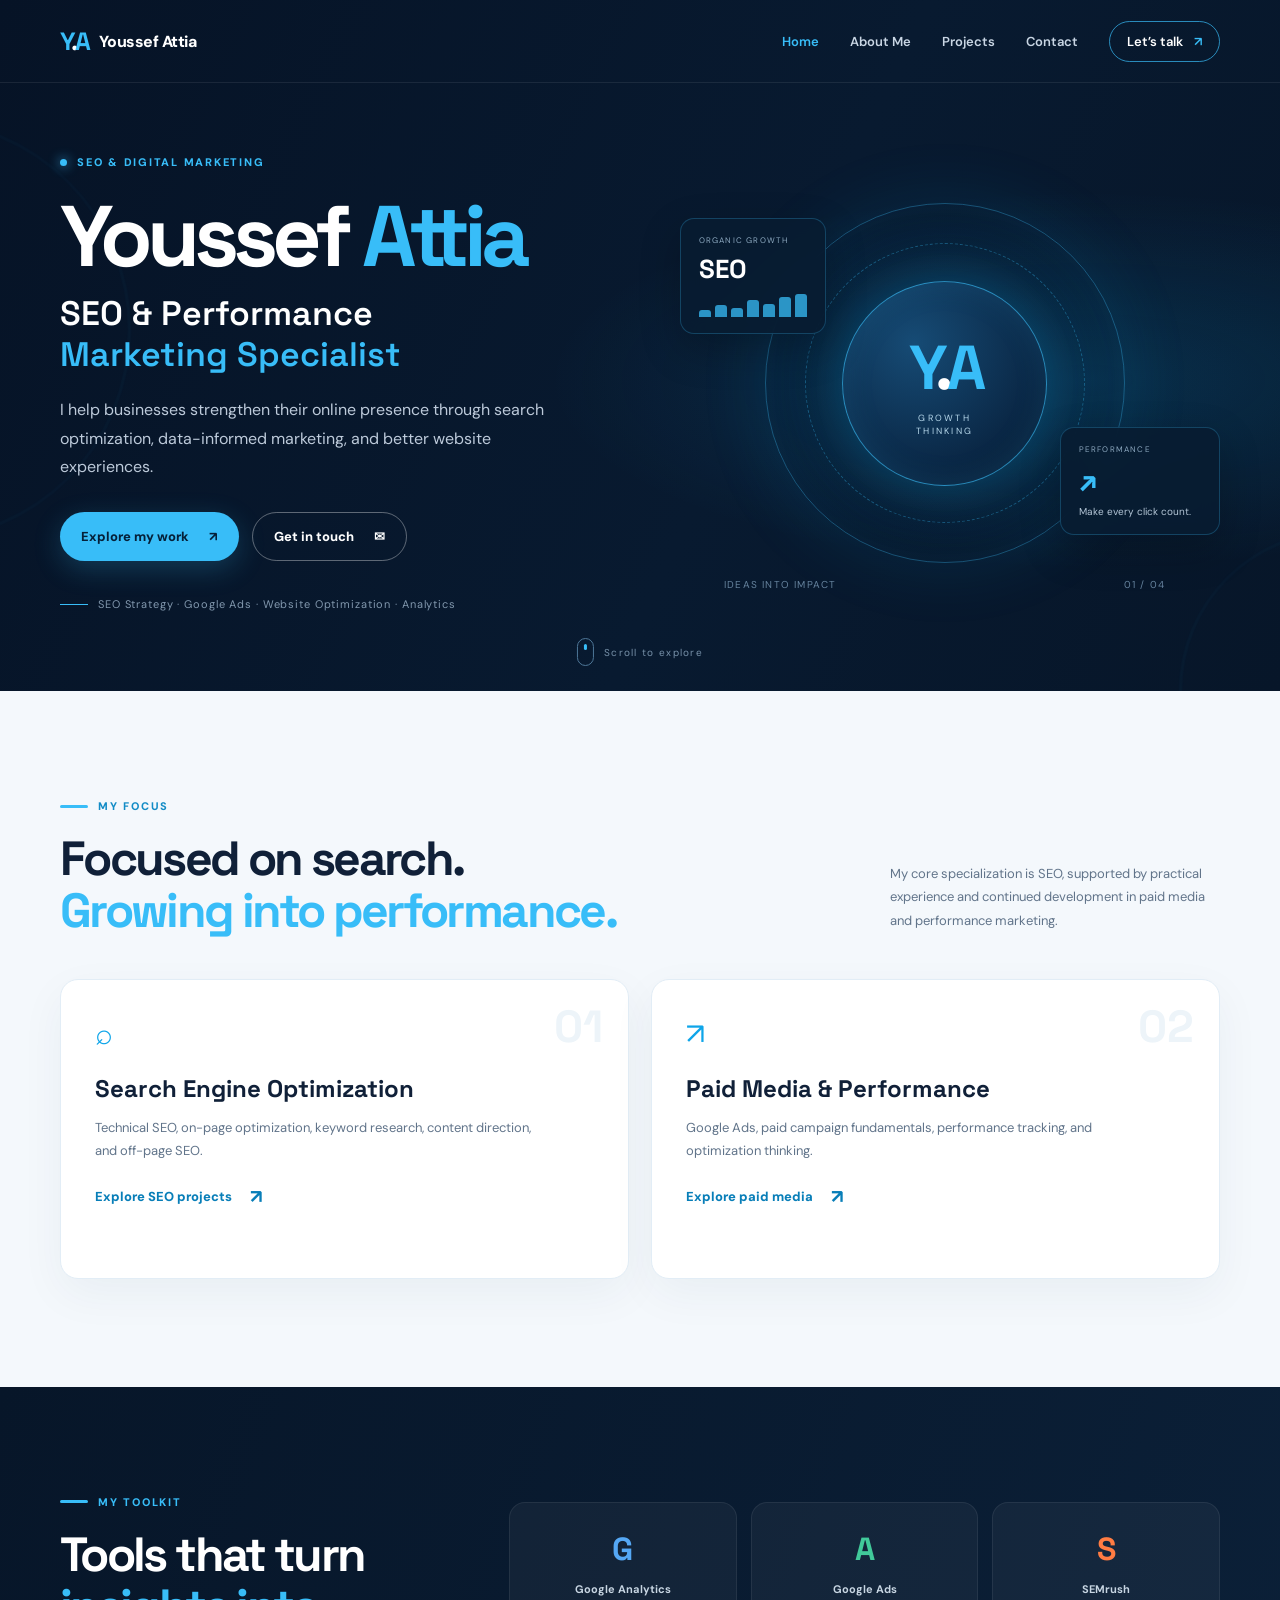
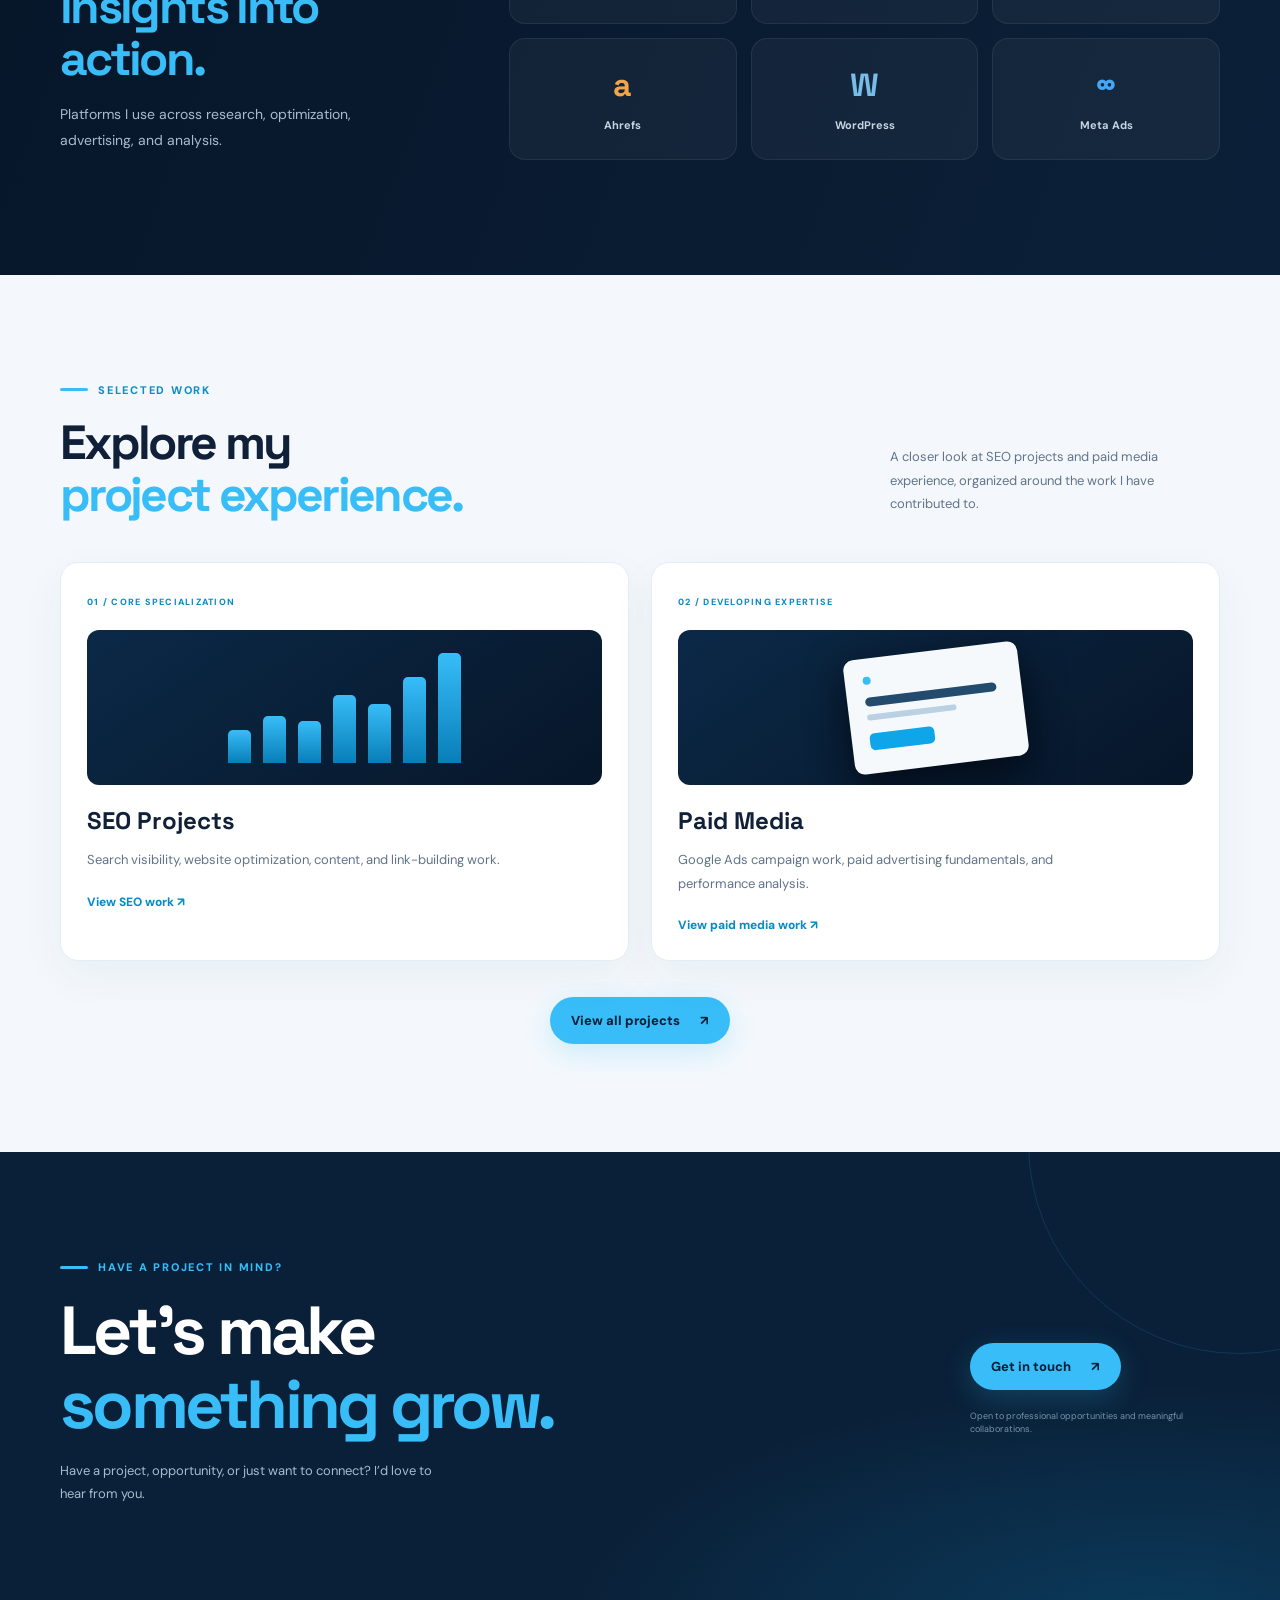
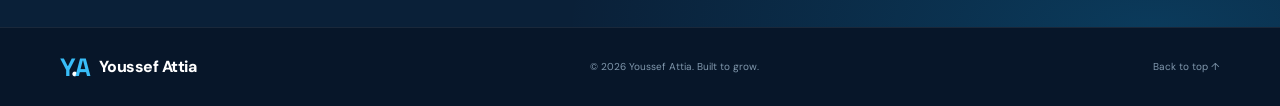
==== commit 0b29b48b: "Add files via upload" ====
--- a/index.html
+++ b/index.html
@@ -1,131 +1,14 @@
-<!DOCTYPE html>
-<html lang="en">
-<head>
-  <meta charset="UTF-8">
-  <meta name="viewport" content="width=device-width, initial-scale=1.0">
-  <meta name="theme-color" content="#071629">
-  <meta name="description" content="Youssef Attia — SEO & Performance Marketing Specialist focused on SEO, digital growth, website design, and user experience.">
-  <title>Youssef Attia | SEO & Performance Marketing</title>
-  <link rel="preconnect" href="https://fonts.googleapis.com">
-  <link rel="preconnect" href="https://fonts.gstatic.com" crossorigin>
-  <link href="https://fonts.googleapis.com/css2?family=DM+Sans:wght@400;500;600;700;800&family=Space+Grotesk:wght@400;500;600;700&display=swap" rel="stylesheet">
-  <link rel="stylesheet" href="style.css">
-</head>
-<body>
-  <div class="scroll-progress" id="scrollProgress"></div>
-  <header class="site-header" id="top">
-    <nav class="nav container" aria-label="Main navigation">
-      <a class="brand" href="#top"><span class="brand-mark">Y<span>.</span>A</span><span>Youssef Attia</span></a>
-      <button class="menu-toggle" id="menuToggle" aria-label="Toggle navigation" aria-expanded="false"><span></span><span></span></button>
-      <div class="nav-links" id="navLinks">
-        <a class="active" href="#top">Home</a><a href="#about">About</a><a href="#expertise">Expertise</a>
-        <a href="#tools">Tools</a><a href="#work">Projects</a><a href="#experience">Experience</a>
-        <a class="nav-cta" href="#contact">Let’s talk <span>↗</span></a>
-      </div>
-    </nav>
-  </header>
-
-  <main>
-    <section class="hero dark-section">
-      <div class="hero-orb orb-one"></div><div class="hero-orb orb-two"></div>
-      <div class="hero-grid container">
-        <div class="hero-copy">
-          <div class="eyebrow reveal"><span class="status-dot"></span> SEO & DIGITAL MARKETING</div>
-          <h1 class="reveal delay-1">Youssef <span>Attia</span></h1>
-          <h2 class="reveal delay-2">SEO & Performance<br><em>Marketing Specialist</em></h2>
-          <p class="hero-description reveal delay-3">I help businesses grow their digital presence through SEO, performance-driven strategies, and website experiences that combine functionality, user experience, and visual appeal.</p>
-          <div class="hero-actions reveal delay-4">
-            <a class="button button-primary" href="#work">Explore my work <span>↗</span></a>
-            <a class="button button-ghost" href="#contact">Get in touch <span>✉</span></a>
-          </div>
-          <div class="hero-note reveal delay-4"><span class="note-line"></span> SEO Strategy · Paid Ads · Web Design · User Experience · Analytics</div>
-        </div>
-        <div class="hero-visual reveal delay-2" aria-label="Decorative digital growth illustration">
-          <div class="visual-ring ring-a"></div><div class="visual-ring ring-b"></div>
-          <div class="visual-core"><span class="core-symbol">Y<span>.</span>A</span><small>GROWTH<br>THINKING</small></div>
-          <div class="float-card traffic-card"><span class="mini-label">ORGANIC GROWTH</span><strong>SEO</strong><div class="sparkline"><i></i><i></i><i></i><i></i><i></i><i></i><i></i></div></div>
-          <div class="float-card data-card"><span class="mini-label">WEBSITE EXPERIENCE</span><strong>↗</strong><small>Make every click count.</small></div>
-          <div class="visual-caption">Ideas into impact<span>01 / 04</span></div>
-        </div>
-      </div>
-      <a class="scroll-cue" href="#about"><span></span> Scroll to explore</a>
-    </section>
-
-    <section class="about section-light section-pad" id="about">
-      <div class="container about-grid">
-        <div class="about-visual reveal">
-          <div class="photo-frame"><div class="photo-placeholder"><span class="placeholder-mark">Y<span>.</span>A</span><small>YOUR PHOTO<br>GOES HERE</small></div></div>
-          <div class="about-stamp"><strong>01</strong><span>ABOUT<br>ME</span></div>
-          <div class="blue-scribble"></div>
-        </div>
-        <div class="about-copy reveal">
-          <div class="section-kicker"><span></span> A LITTLE INTRODUCTION</div>
-          <h2>Curious mind.<br><span>Measurable growth.</span></h2>
-          <p>I’m Youssef Attia, a digital marketing specialist focused on SEO and performance marketing. I enjoy connecting the dots between what people search for, what brands communicate, and what makes campaigns perform better.</p>
-          <p>From search optimization and content strategy to paid campaigns and analytics, I bring a practical, data-aware approach to helping brands grow online.</p>
-          <a class="text-link" href="#experience">More about my journey <span>↗</span></a>
-        </div>
-        <aside class="expertise-panel reveal" id="expertise">
-          <div class="panel-icon">✳</div><h3>What I focus on</h3>
-          <ul>
-            <li><span>⌕</span> SEO Strategy & Optimization</li>
-            <li><span>▤</span> Content Marketing</li>
-            <li><span>↗</span> Google & Meta Ads</li>
-            <li><span>◎</span> Social Media Strategy</li>
-            <li><span>⌁</span> Analytics & Reporting</li>
-            <li><span>✧</span> Website Optimization</li>
-          </ul>
-        </aside>
-      </div>
-    </section>
-
-    <section class="tools dark-section section-pad" id="tools">
-      <div class="container tools-layout">
-        <div class="tools-intro reveal"><div class="section-kicker kicker-light"><span></span> MY TOOLKIT</div><h2>Tools that turn<br><em>ideas into action.</em></h2><p>A practical mix of platforms for research, optimization, advertising, and analysis.</p></div>
-        <div class="tool-grid">
-          <div class="tool-card reveal"><b class="google-g">G</b><span>Google Analytics</span></div>
-          <div class="tool-card reveal"><b class="google-ads">A</b><span>Google Ads</span></div>
-          <div class="tool-card reveal"><b class="semrush">S</b><span>SEMrush</span></div>
-          <div class="tool-card reveal"><b class="ahrefs">a</b><span>Ahrefs</span></div>
-          <div class="tool-card reveal"><b class="wp">W</b><span>WordPress</span></div>
-          <div class="tool-card reveal"><b class="meta">∞</b><span>Meta Ads</span></div>
-        </div>
-      </div>
-    </section>
-
-    <section class="work section-light section-pad" id="work">
-      <div class="container">
-        <div class="section-heading reveal"><div><div class="section-kicker"><span></span> SELECTED WORK</div><h2>Some things I’ve<br><span>been working on.</span></h2></div><p>A few snapshots of the kind of challenges I enjoy solving. Real projects and case studies can be added here.</p></div>
-        <div class="project-grid">
-          <article class="project-card reveal"><div class="project-art art-seo"><div class="art-topline">SEARCH PERFORMANCE <span>↗</span></div><div class="chart-bars"><i></i><i></i><i></i><i></i><i></i><i></i><i></i></div><div class="art-bottom">01 / SEARCH</div></div><div class="project-info"><div><small>SEO STRATEGY</small><h3>Organic Growth & Visibility</h3><p>Keyword research, on-page improvements, and content direction.</p></div><span class="project-arrow">↗</span></div></article>
-          <article class="project-card reveal"><div class="project-art art-ads"><div class="ad-window"><div class="ad-dot"></div><div class="ad-line wide"></div><div class="ad-line"></div><div class="ad-button"></div></div><div class="ad-orbit"></div><div class="art-bottom">02 / PERFORMANCE</div></div><div class="project-info"><div><small>PAID MEDIA</small><h3>Campaign Optimization</h3><p>Campaign structure, audience thinking, and performance analysis.</p></div><span class="project-arrow">↗</span></div></article>
-          <article class="project-card reveal"><div class="project-art art-content"><div class="content-window"><div class="content-block"></div><div class="content-lines"><i></i><i></i><i></i></div></div><div class="art-bottom">03 / CONTENT</div></div><div class="project-info"><div><small>CONTENT & SOCIAL</small><h3>Content That Connects</h3><p>Content planning and creative direction built around an audience.</p></div><span class="project-arrow">↗</span></div></article>
-        </div>
-        <p class="placeholder-note">Note: These are portfolio placeholders, not published client case studies or verified performance results.</p>
-      </div>
-    </section>
-
-    <section class="experience dark-section section-pad" id="experience">
-      <div class="container experience-layout">
-        <div class="experience-heading reveal"><div class="section-kicker kicker-light"><span></span> THE JOURNEY</div><h2>Learning, building<br><em>and moving forward.</em></h2><p>Experience across digital marketing, customer-facing roles, and people operations.</p></div>
-        <div class="timeline">
-          <div class="timeline-item reveal"><span class="timeline-dot"></span><div class="timeline-date">MAY 2026 — PRESENT</div><h3>SEO Specialist <span>· TechnaTech</span></h3><p>SEO research, website optimization, content support, and search visibility improvements.</p></div>
-          <div class="timeline-item reveal"><span class="timeline-dot"></span><div class="timeline-date">SEP 2026 — NOV 2026</div><h3>Digital Marketing Intern <span>· ELITE.Org</span></h3><p>Digital marketing internship experience and practical exposure to campaign work.</p></div>
-          <div class="timeline-item reveal"><span class="timeline-dot"></span><div class="timeline-date">DEC 2025 — FEB 2026</div><h3>Digital Marketing Intern <span>· Corenest Tech LLP</span></h3><p>Experience supporting digital marketing and social media activities.</p></div>
-          <div class="timeline-item reveal"><span class="timeline-dot"></span><div class="timeline-date">APR 2025 — DEC 2025</div><h3>Marketing & Sales Specialist <span>· Sulfa</span></h3><p>Marketing and customer communication for financial products.</p></div>
-        </div>
-      </div>
-    </section>
-
-    <section class="contact section-pad" id="contact">
-      <div class="container contact-inner reveal">
-        <div><div class="section-kicker kicker-light"><span></span> HAVE A PROJECT IN MIND?</div><h2>Let’s make<br><em>something grow.</em></h2><p>Have a project, opportunity, or just want to connect? I’d love to hear from you.</p></div>
-        <div class="contact-actions"><a class="button button-primary" href="mailto:YOUR_EMAIL@example.com">Send me an email <span>↗</span></a><div class="contact-social"><a href="#" aria-label="LinkedIn">in</a><a href="#" aria-label="Behance">Be</a><a href="#" aria-label="Instagram">◎</a></div><small>Replace the email and social links with your real details before publishing.</small></div>
-      </div>
-    </section>
-  </main>
-
-  <footer class="footer dark-section"><div class="container footer-inner"><a class="brand" href="#top"><span class="brand-mark">Y<span>.</span>A</span><span>Youssef Attia</span></a><span>© <span id="year"></span> Youssef Attia. Built to grow.</span><a href="#top" class="back-top">Back to top ↑</a></div></footer>
-  <script src="script.js"></script>
-</body>
-</html>
+<!DOCTYPE html><html lang="en"><head><meta charset="UTF-8"><meta name="viewport" content="width=device-width, initial-scale=1.0"><meta name="theme-color" content="#071629"><meta name="description" content="Youssef Attia — SEO & Performance Marketing Specialist focused on search engine optimization, paid media, and digital growth."><title>Youssef Attia | SEO & Performance Marketing Specialist</title><link rel="preconnect" href="https://fonts.googleapis.com"><link rel="preconnect" href="https://fonts.gstatic.com" crossorigin><link href="https://fonts.googleapis.com/css2?family=DM+Sans:wght@400;500;600;700;800&family=Space+Grotesk:wght@400;500;600;700&display=swap" rel="stylesheet"><link rel="stylesheet" href="style.css"></head><body><div class="scroll-progress" id="scrollProgress"></div><header class="site-header" id="top"><nav class="nav container" aria-label="Main navigation">
+<a class="brand" href="index.html"><span class="brand-mark">Y<span>.</span>A</span><span>Youssef Attia</span></a>
+<button class="menu-toggle" id="menuToggle" aria-label="Toggle navigation" aria-expanded="false"><span></span><span></span></button>
+<div class="nav-links" id="navLinks">
+<a class="active" aria-current="page" href="index.html">Home</a><a  href="about.html">About Me</a><a  href="projects.html">Projects</a><a  href="contact.html">Contact</a>
+<a class="nav-cta" href="contact.html">Let’s talk <span>↗</span></a>
+</div></nav></header><main>
+<section class="hero dark-section"><div class="hero-orb orb-one"></div><div class="hero-orb orb-two"></div><div class="hero-grid container">
+<div class="hero-copy"><div class="eyebrow reveal"><span class="status-dot"></span> SEO & DIGITAL MARKETING</div><h1 class="reveal delay-1">Youssef <span>Attia</span></h1><h2 class="reveal delay-2">SEO & Performance<br><em>Marketing Specialist</em></h2><p class="hero-description reveal delay-3">I help businesses strengthen their online presence through search optimization, data-informed marketing, and better website experiences.</p><div class="hero-actions reveal delay-4"><a class="button button-primary" href="projects.html">Explore my work <span>↗</span></a><a class="button button-ghost" href="contact.html">Get in touch <span>✉</span></a></div><div class="hero-note reveal delay-4"><span class="note-line"></span> SEO Strategy · Google Ads · Website Optimization · Analytics</div></div>
+<div class="hero-visual reveal delay-2" aria-label="Decorative digital growth illustration"><div class="visual-ring ring-a"></div><div class="visual-ring ring-b"></div><div class="visual-core"><span class="core-symbol">Y<span>.</span>A</span><small>GROWTH<br>THINKING</small></div><div class="float-card traffic-card"><span class="mini-label">ORGANIC GROWTH</span><strong>SEO</strong><div class="sparkline"><i></i><i></i><i></i><i></i><i></i><i></i><i></i></div></div><div class="float-card data-card"><span class="mini-label">PERFORMANCE</span><strong>↗</strong><small>Make every click count.</small></div><div class="visual-caption">Ideas into impact<span>01 / 04</span></div></div></div><a class="scroll-cue" href="#focus"><span></span> Scroll to explore</a></section>
+<section class="section-light section-pad" id="focus"><div class="container"><div class="section-heading reveal"><div><div class="section-kicker"><span></span> MY FOCUS</div><h2>Focused on search.<br><span>Growing into performance.</span></h2></div><p>My core specialization is SEO, supported by practical experience and continued development in paid media and performance marketing.</p></div><div class="focus-grid"><article class="focus-card reveal"><div class="focus-number">01</div><div class="focus-icon">⌕</div><h3>Search Engine Optimization</h3><p>Technical SEO, on-page optimization, keyword research, content direction, and off-page SEO.</p><a class="text-link" href="seo-projects.html">Explore SEO projects <span>↗</span></a></article><article class="focus-card reveal"><div class="focus-number">02</div><div class="focus-icon">↗</div><h3>Paid Media & Performance</h3><p>Google Ads, paid campaign fundamentals, performance tracking, and optimization thinking.</p><a class="text-link" href="paid-media.html">Explore paid media <span>↗</span></a></article></div></div></section>
+<section class="tools dark-section section-pad"><div class="container tools-layout"><div class="tools-intro reveal"><div class="section-kicker kicker-light"><span></span> MY TOOLKIT</div><h2>Tools that turn<br><em>insights into action.</em></h2><p>Platforms I use across research, optimization, advertising, and analysis.</p></div><div class="tool-grid"><div class="tool-card reveal"><b class="google-g">G</b><span>Google Analytics</span></div><div class="tool-card reveal"><b class="google-ads">A</b><span>Google Ads</span></div><div class="tool-card reveal"><b class="semrush">S</b><span>SEMrush</span></div><div class="tool-card reveal"><b class="ahrefs">a</b><span>Ahrefs</span></div><div class="tool-card reveal"><b class="wp">W</b><span>WordPress</span></div><div class="tool-card reveal"><b class="meta">∞</b><span>Meta Ads</span></div></div></div></section>
+<section class="section-light section-pad"><div class="container"><div class="section-heading reveal"><div><div class="section-kicker"><span></span> SELECTED WORK</div><h2>Explore my<br><span>project experience.</span></h2></div><p>A closer look at SEO projects and paid media experience, organized around the work I have contributed to.</p></div><div class="category-grid"><a class="category-card seo-category reveal" href="seo-projects.html"><span class="category-index">01 / CORE SPECIALIZATION</span><div class="category-graphic"><div class="chart-bars"><i></i><i></i><i></i><i></i><i></i><i></i><i></i></div></div><h3>SEO Projects</h3><p>Search visibility, website optimization, content, and link-building work.</p><span class="category-link">View SEO work ↗</span></a><a class="category-card paid-category reveal" href="paid-media.html"><span class="category-index">02 / DEVELOPING EXPERTISE</span><div class="category-graphic"><div class="ad-window"><div class="ad-dot"></div><div class="ad-line wide"></div><div class="ad-line"></div><div class="ad-button"></div></div></div><h3>Paid Media</h3><p>Google Ads campaign work, paid advertising fundamentals, and performance analysis.</p><span class="category-link">View paid media work ↗</span></a></div><div class="center-action"><a class="button button-primary" href="projects.html">View all projects <span>↗</span></a></div></div></section>
+<section class="contact section-pad"><div class="container contact-inner reveal"><div><div class="section-kicker kicker-light"><span></span> HAVE A PROJECT IN MIND?</div><h2>Let’s make<br><em>something grow.</em></h2><p>Have a project, opportunity, or just want to connect? I’d love to hear from you.</p></div><div class="contact-actions"><a class="button button-primary" href="contact.html">Get in touch <span>↗</span></a><small>Open to professional opportunities and meaningful collaborations.</small></div></div></section></main><footer class="footer dark-section"><div class="container footer-inner"><a class="brand" href="index.html"><span class="brand-mark">Y<span>.</span>A</span><span>Youssef Attia</span></a><span>© <span id="year"></span> Youssef Attia. Built to grow.</span><a href="#top" class="back-top">Back to top ↑</a></div></footer><script src="script.js"></script></body></html>
--- a/style.css
+++ b/style.css
@@ -14,4 +14,13 @@
 @keyframes float{0%,100%{transform:translateY(0)}50%{transform:translateY(-12px)}}@keyframes rotate{to{transform:rotate(360deg)}}@keyframes scrollDot{0%{opacity:0;transform:translateY(0)}40%{opacity:1}100%{opacity:0;transform:translateY(10px)}}
 @media(max-width:980px){.nav-links{gap:17px;font-size:11px}.about-grid{grid-template-columns:.8fr 1.2fr;gap:35px}.expertise-panel{grid-column:1/-1}.expertise-panel ul{grid-template-columns:repeat(2,1fr)}.tools-layout{gap:35px}.experience-layout{gap:55px}}
 @media(max-width:720px){.container{width:min(100% - 36px,560px)}.section-pad{padding:76px 0}.nav{height:70px}.menu-toggle{display:flex;flex-direction:column;gap:6px;padding:10px;z-index:3}.menu-toggle span{width:23px;height:2px;background:#fff;display:block}.nav-links{display:none;position:absolute;top:69px;left:0;width:100%;padding:22px 25px 26px;background:#081a30;border-bottom:1px solid rgba(56,189,248,.2);flex-direction:column;align-items:flex-start;gap:20px}.nav-links.open{display:flex}.hero{padding:125px 0 75px;min-height:auto}.hero-grid{grid-template-columns:1fr;gap:5px}.hero h1{font-size:62px}.hero h2{font-size:27px}.hero-description{font-size:14px}.hero-visual{height:330px;margin-top:5px}.ring-a{width:280px;height:280px}.ring-b{width:220px;height:220px}.visual-core{width:165px;height:165px}.traffic-card{left:0;top:28px}.data-card{right:0;bottom:35px}.scroll-cue{display:none}.about-grid{grid-template-columns:1fr;gap:32px}.about-visual{width:min(330px,90%);margin:auto;min-height:300px}.photo-frame{height:270px}.about-copy h2,.section-heading h2,.tools h2,.experience h2{font-size:38px}.expertise-panel{grid-column:auto}.expertise-panel ul{grid-template-columns:1fr}.tools-layout{grid-template-columns:1fr;gap:30px}.tool-grid{grid-template-columns:repeat(2,1fr)}.tool-card{min-height:105px}.section-heading{display:block}.section-heading>p{margin-top:20px}.project-grid{grid-template-columns:1fr;gap:18px}.project-art{height:190px}.experience-layout{grid-template-columns:1fr;gap:35px}.experience-heading{position:static}.contact-inner{display:block}.contact-actions{margin-top:28px}.footer-inner{flex-wrap:wrap}.footer-inner>span{order:3;width:100%}}
-@media(prefers-reduced-motion:reduce){html{scroll-behavior:auto}*,*:before,*:after{animation-duration:.01ms!important;animation-iteration-count:1!important;transition-duration:.01ms!important}.reveal{opacity:1;transform:none}}+@media(prefers-reduced-motion:reduce){html{scroll-behavior:auto}*,*:before,*:after{animation-duration:.01ms!important;animation-iteration-count:1!important;transition-duration:.01ms!important}.reveal{opacity:1;transform:none}}
+/* Multi-page portfolio additions */
+.nav-links>a.active{color:var(--blue)}
+.page-hero{padding:158px 0 84px;background:radial-gradient(ellipse at 85% 55%,rgba(14,165,233,.16),transparent 35%),linear-gradient(115deg,#061326 0%,#081a30 58%,#071629 100%)}
+.page-hero-inner{position:relative;z-index:2;max-width:1160px}.page-hero h1{font:700 clamp(48px,7vw,76px)/1.02 var(--display);letter-spacing:-.065em;margin:25px 0 18px}.page-hero h1 em{font-style:normal;color:var(--blue)}.page-hero p{max-width:620px;color:#bdcada;font-size:16px;line-height:1.8;margin-bottom:0}.breadcrumb{display:flex;gap:9px;align-items:center;color:#819bb3;font-size:11px;margin-top:28px}.breadcrumb a{color:var(--blue)}
+.focus-grid,.category-grid{display:grid;grid-template-columns:repeat(2,minmax(0,1fr));gap:22px}.focus-card{position:relative;background:#fff;border:1px solid #e2edf6;border-radius:18px;padding:34px;min-height:300px;box-shadow:0 15px 45px rgba(17,50,80,.05);overflow:hidden}.focus-number{position:absolute;right:25px;top:18px;font:700 45px var(--display);color:#edf4f9}.focus-icon{font-size:30px;color:var(--blue-2);margin-bottom:20px}.focus-card h3,.category-card h3,.category-card h2{font:700 24px var(--display);margin-bottom:12px;color:var(--ink)}.focus-card p,.category-card p{font-size:13px;line-height:1.8;color:#61748a;max-width:440px}.category-card{display:block;position:relative;background:#fff;border:1px solid #e2edf6;border-radius:18px;padding:26px;overflow:hidden;box-shadow:0 15px 45px rgba(17,50,80,.05);transition:transform .25s,box-shadow .25s}.category-card:hover{transform:translateY(-6px);box-shadow:0 22px 45px rgba(13,43,70,.12)}.category-index{font-size:9px;letter-spacing:.14em;font-weight:800;color:#0b8bc4}.category-graphic{height:155px;margin:20px 0;background:linear-gradient(145deg,#0b2947,#071629);border-radius:12px;position:relative;overflow:hidden;display:grid;place-items:center}.category-graphic .chart-bars{width:65%;margin:0}.category-graphic .ad-window{left:50%;top:50%}.category-link{display:inline-flex;margin-top:9px;color:#078bc7;font-size:12px;font-weight:800}.center-action{display:flex;justify-content:center;margin-top:36px}.projects-category-grid .category-graphic{height:190px}.portfolio-note,.placeholder-note{font-size:11px;line-height:1.7;color:#7a8b9b;margin-top:24px}
+.about-page-grid{display:grid;grid-template-columns:.8fr 1.2fr;gap:80px;align-items:center}.about-page-grid .about-visual{max-width:370px;width:100%;margin:auto}.about-page-grid .about-copy h2,.contact-page-copy h2{font:700 clamp(36px,4vw,50px)/1.08 var(--display);letter-spacing:-.055em;color:var(--ink);margin-bottom:22px}.about-page-grid .about-copy h2 span,.contact-page-copy h2 span{color:var(--blue-2)}.resume-card{margin-top:35px;background:rgba(255,255,255,.055);border:1px solid rgba(56,189,248,.22);border-radius:15px;padding:18px;display:grid;grid-template-columns:44px 1fr 36px;align-items:center;gap:12px;max-width:390px}.resume-file-icon{height:42px;border-radius:9px;background:rgba(56,189,248,.14);display:grid;place-items:center;color:var(--blue);font:800 12px var(--display)}.resume-file-copy{display:flex;flex-direction:column;gap:5px}.resume-file-copy strong{font-size:12px;color:#fff}.resume-file-copy small{font-size:10px;color:#8ea7bd}.resume-download{width:34px;height:34px;border:1px solid rgba(56,189,248,.4);border-radius:50%;display:grid;place-items:center;color:var(--blue);font-size:19px}.resume-button{grid-column:1/-1;justify-content:center;margin-top:4px}.skills-columns{display:grid;grid-template-columns:repeat(2,minmax(0,1fr));gap:22px}.skills-panel{background:#fff;border:1px solid #e2edf6;border-radius:17px;padding:28px}.skills-panel h3{font:700 20px var(--display);margin-bottom:18px}.skills-panel ul{list-style:none;margin:0;padding:0;display:grid;grid-template-columns:repeat(2,minmax(0,1fr));gap:13px}.skills-panel li{font-size:12px;color:#526a80;padding-left:17px;position:relative}.skills-panel li:before{content:'+';position:absolute;left:0;color:#0ea5e9;font-weight:800}.education-strip{margin-top:22px;padding:25px 28px;background:#e8f2f9;border:1px solid #d6e6f2;border-radius:16px;display:flex;justify-content:space-between;align-items:center;gap:20px}.education-strip .section-kicker{margin-bottom:10px}.education-strip h3{font:700 19px var(--display);margin-bottom:6px}.education-strip p{font-size:12px;color:#60778d;margin:0}.education-mark{text-align:right;font:700 11px/1.5 var(--display);letter-spacing:.12em;color:#0e83bb}
+.seo-project-grid{display:grid;grid-template-columns:repeat(2,minmax(0,1fr));gap:20px}.seo-project-card{background:#fff;border:1px solid #e2edf6;border-radius:16px;padding:27px;box-shadow:0 12px 35px rgba(13,43,70,.045);transition:transform .25s,box-shadow .25s}.seo-project-card:hover{transform:translateY(-5px);box-shadow:0 20px 42px rgba(13,43,70,.1)}.project-card-top{display:flex;justify-content:space-between;align-items:center;margin-bottom:24px}.project-card-top>span{font:700 27px var(--display);color:#b8d7e9}.project-card-top small{font-size:8px;letter-spacing:.12em;color:#0c8bc6;font-weight:800;text-align:right}.seo-project-card h3{font:700 25px var(--display);margin-bottom:10px}.seo-project-card p{font-size:12px;line-height:1.8;color:#62778b;min-height:66px}.tag-row{display:flex;flex-wrap:wrap;gap:7px;margin:18px 0}.tag-row span{font-size:9px;color:#24617f;background:#eaf5fb;border-radius:20px;padding:7px 10px;font-weight:700}.seo-project-card .text-link{margin-top:6px}.experience-label{font-size:10px;color:#0b88bf;font-weight:800;margin-top:18px;letter-spacing:.04em}.note-panel{display:flex;gap:18px;align-items:flex-start;background:#eaf4fa;border:1px solid #d9eaf4;border-radius:15px;padding:22px;margin-top:25px}.note-panel-icon{font-size:25px;color:#078bc7}.note-panel h3{font:700 16px var(--display);margin-bottom:7px}.note-panel p{font-size:11px;line-height:1.7;color:#61778c;margin:0}.case-study-layout{display:grid;grid-template-columns:.65fr 1.35fr;gap:70px}.case-meta{background:#fff;border:1px solid #e2edf6;border-radius:15px;padding:24px;height:max-content;display:flex;flex-direction:column;gap:12px}.case-meta small{font-size:8px;letter-spacing:.14em;color:#0b8bc4;font-weight:800;margin-top:8px}.case-meta strong{font:600 13px var(--display);color:#1a344d}.case-meta .text-link{margin-top:18px;font-size:11px}.case-block{padding-bottom:25px;margin-bottom:25px;border-bottom:1px solid #dce8f0}.case-block h2{font:700 30px var(--display);margin-bottom:12px}.case-block p,.case-results p{font-size:13px;line-height:1.9;color:#5c7186}.case-results{background:#eaf4fa;border:1px solid #d8e9f3;border-radius:15px;padding:24px}.case-results h3{font:700 20px var(--display);margin-bottom:10px}.case-results p{margin:0}.contact-page-grid{display:grid;grid-template-columns:1fr 1fr;gap:80px;align-items:center}.contact-page-copy p{font-size:14px;line-height:1.85;color:#61748a;max-width:430px;margin-bottom:25px}.contact-details{display:grid;gap:13px}.contact-detail{display:grid;grid-template-columns:46px 1fr 25px;gap:15px;align-items:center;background:#fff;border:1px solid #e2edf6;border-radius:14px;padding:18px;transition:transform .2s,border-color .2s}.contact-detail:hover{transform:translateX(4px);border-color:#9ddcf5}.detail-icon{height:42px;width:42px;display:grid;place-items:center;background:#eaf5fb;border-radius:11px;color:#078bc7;font-weight:800}.contact-detail span:nth-child(2){display:flex;flex-direction:column;gap:5px}.contact-detail small{font-size:8px;letter-spacing:.14em;color:#0c8bc6;font-weight:800}.contact-detail strong{font-size:12px;color:#203b54}.contact-detail>b{color:#0c8bc6}
+@media(max-width:980px){.about-page-grid{gap:42px}.case-study-layout{gap:35px}.contact-page-grid{gap:40px}}
+@media(max-width:720px){.page-hero{padding:125px 0 70px}.page-hero h1{font-size:46px}.page-hero p{font-size:14px}.focus-grid,.category-grid,.skills-columns,.seo-project-grid,.contact-page-grid,.case-study-layout,.about-page-grid{grid-template-columns:1fr;gap:17px}.focus-card{min-height:0;padding:27px}.category-card{padding:20px}.about-page-grid{gap:35px}.about-page-grid .about-visual{max-width:320px}.skills-panel ul{grid-template-columns:1fr}.education-strip{align-items:flex-start;flex-direction:column}.education-mark{text-align:left}.resume-card{max-width:none}.case-meta{order:2}.case-study-content{order:1}.contact-page-grid{gap:30px}.seo-project-card p{min-height:0}.project-card-top{margin-bottom:17px}}
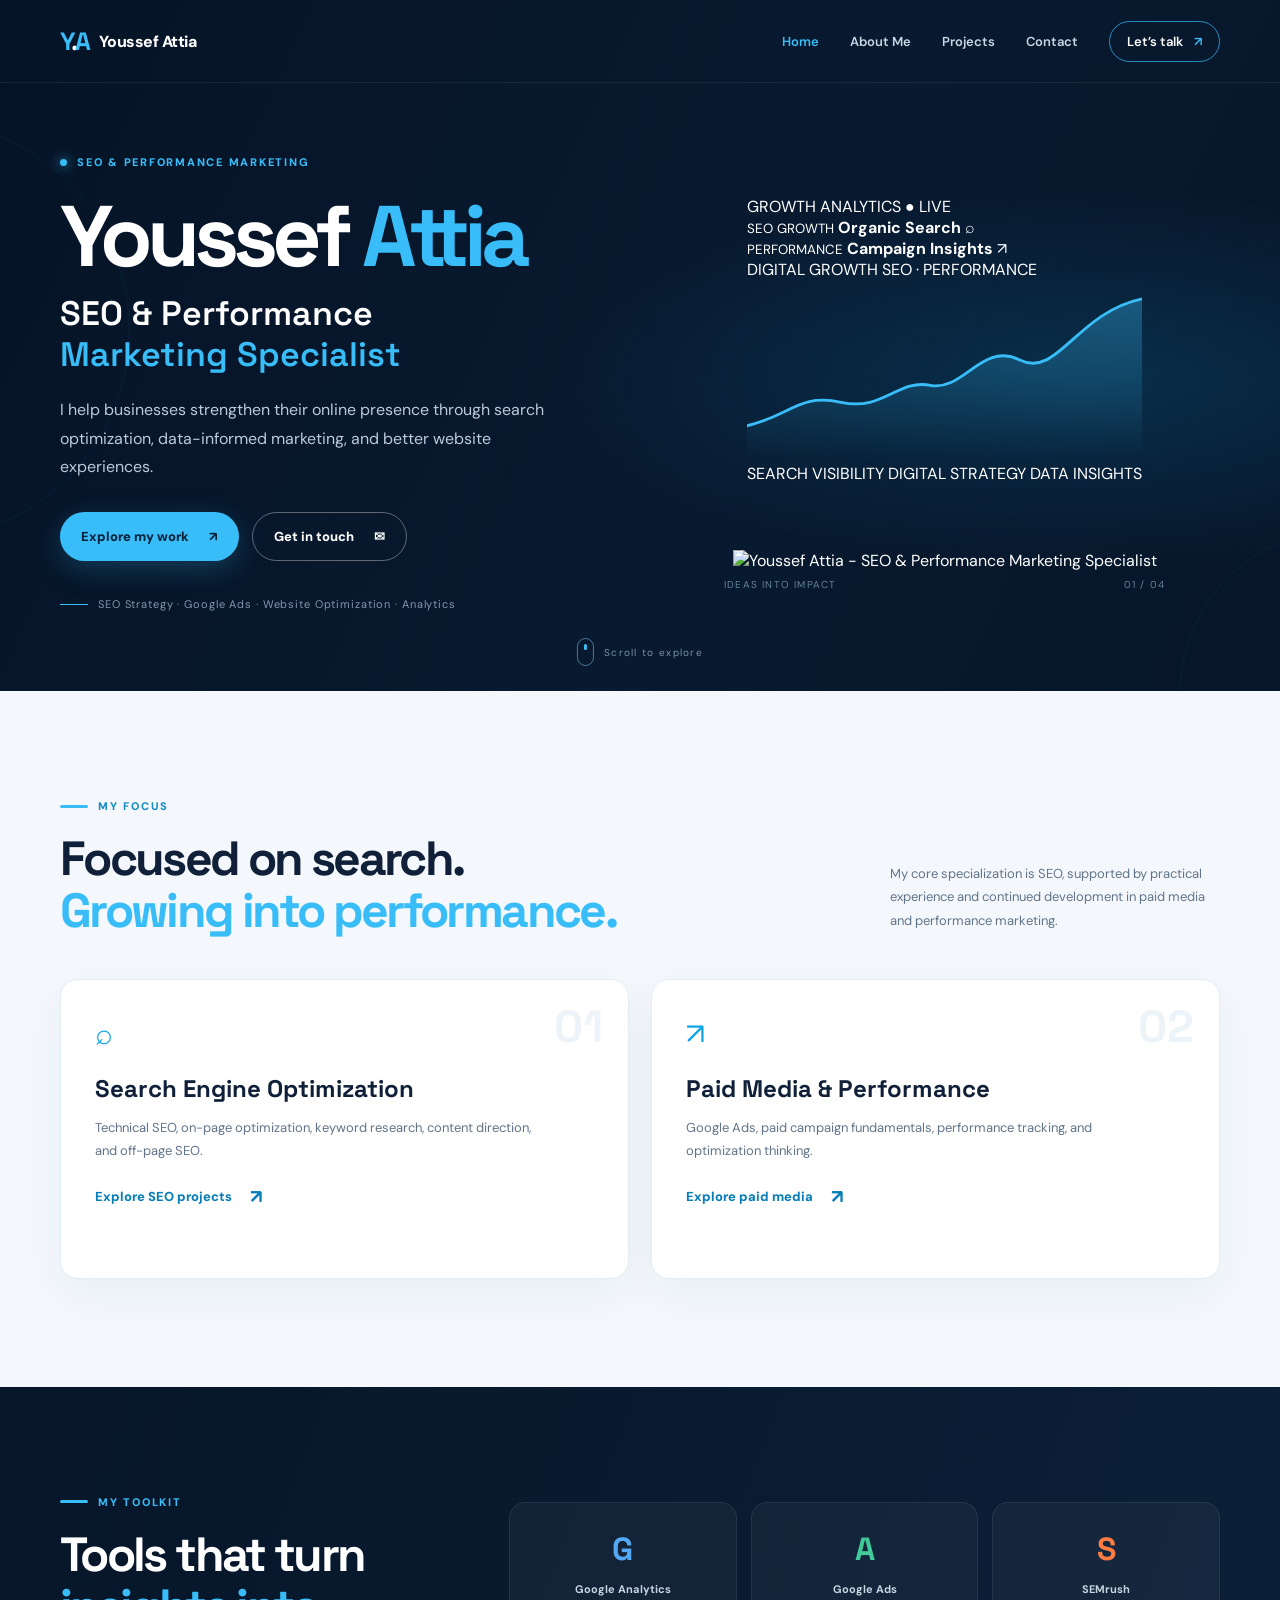
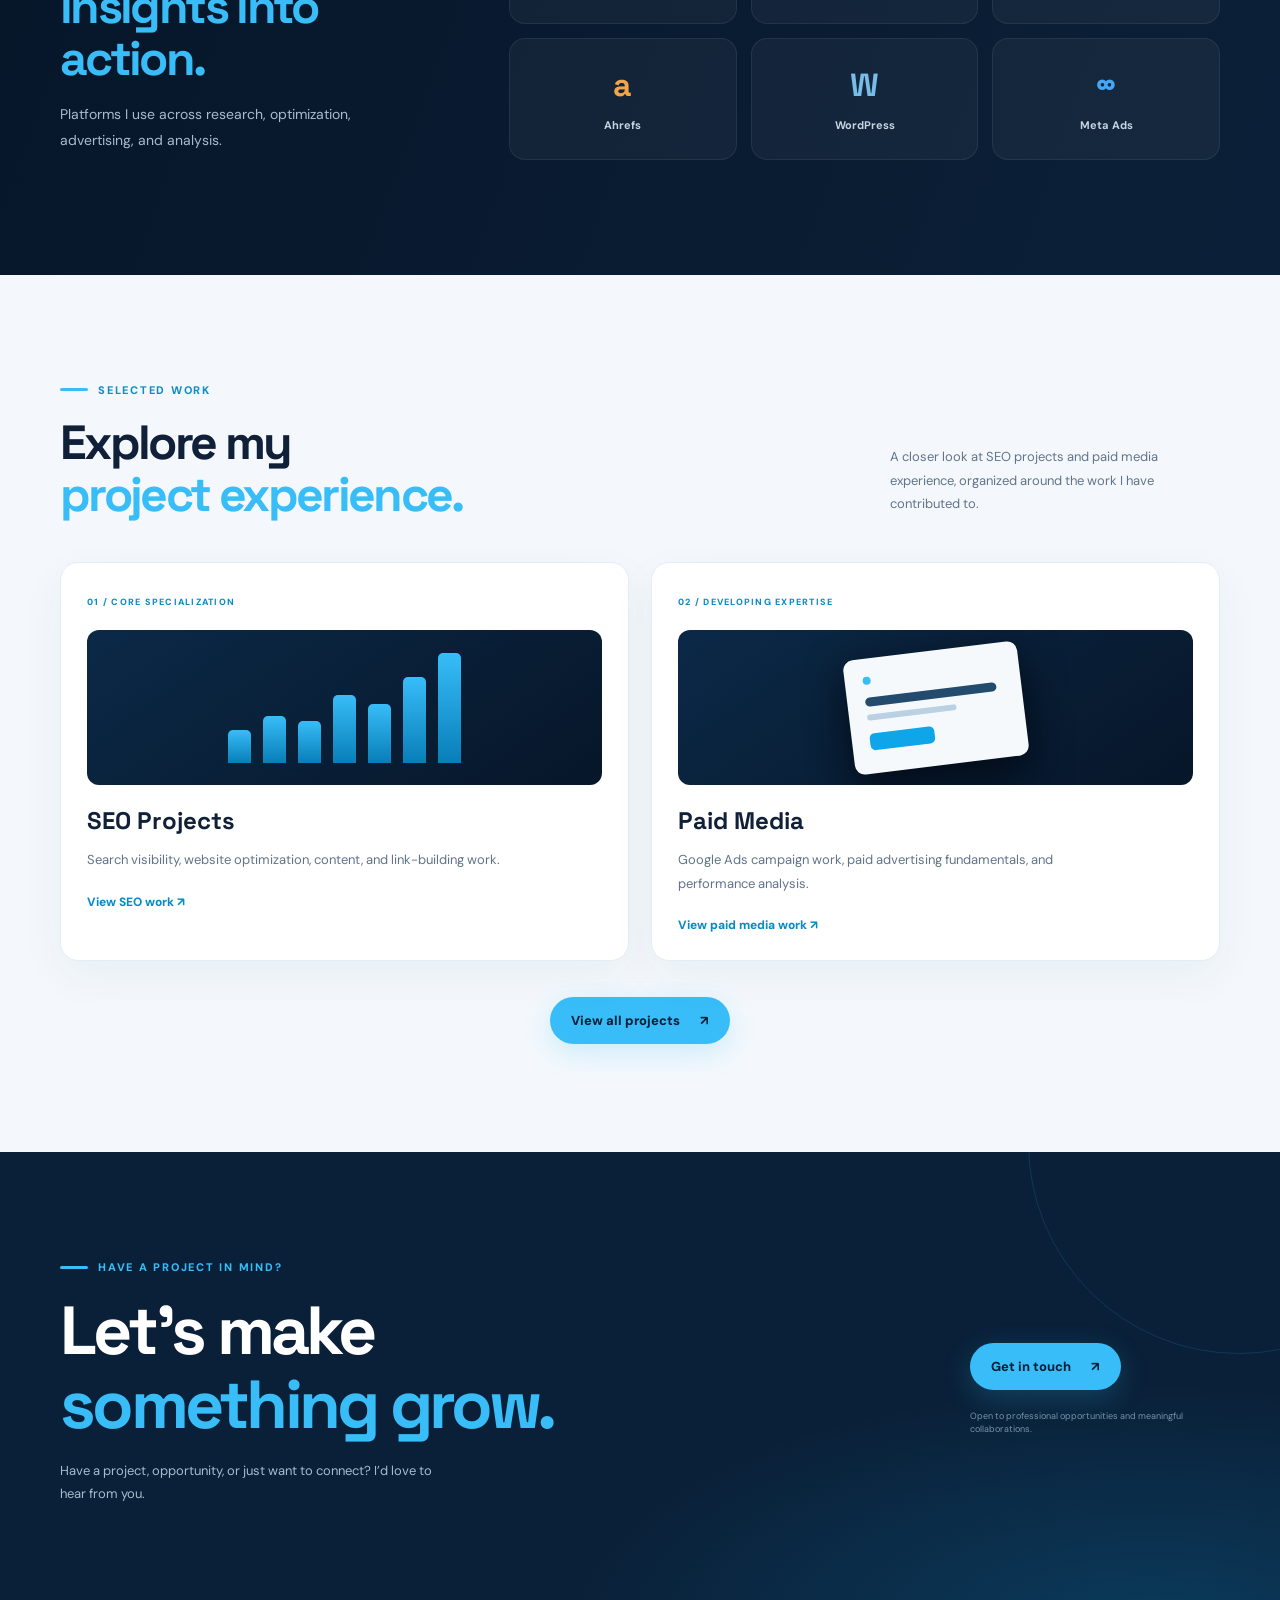
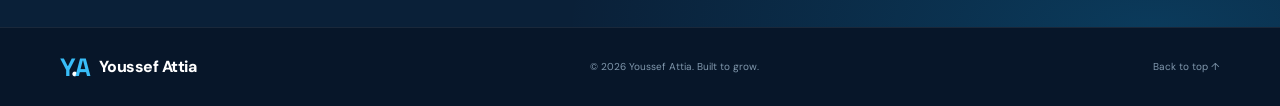
==== commit cc831e59: "Update index.html" ====
--- a/index.html
+++ b/index.html
@@ -1,14 +1,452 @@
-<!DOCTYPE html><html lang="en"><head><meta charset="UTF-8"><meta name="viewport" content="width=device-width, initial-scale=1.0"><meta name="theme-color" content="#071629"><meta name="description" content="Youssef Attia — SEO & Performance Marketing Specialist focused on search engine optimization, paid media, and digital growth."><title>Youssef Attia | SEO & Performance Marketing Specialist</title><link rel="preconnect" href="https://fonts.googleapis.com"><link rel="preconnect" href="https://fonts.gstatic.com" crossorigin><link href="https://fonts.googleapis.com/css2?family=DM+Sans:wght@400;500;600;700;800&family=Space+Grotesk:wght@400;500;600;700&display=swap" rel="stylesheet"><link rel="stylesheet" href="style.css"></head><body><div class="scroll-progress" id="scrollProgress"></div><header class="site-header" id="top"><nav class="nav container" aria-label="Main navigation">
-<a class="brand" href="index.html"><span class="brand-mark">Y<span>.</span>A</span><span>Youssef Attia</span></a>
-<button class="menu-toggle" id="menuToggle" aria-label="Toggle navigation" aria-expanded="false"><span></span><span></span></button>
-<div class="nav-links" id="navLinks">
-<a class="active" aria-current="page" href="index.html">Home</a><a  href="about.html">About Me</a><a  href="projects.html">Projects</a><a  href="contact.html">Contact</a>
-<a class="nav-cta" href="contact.html">Let’s talk <span>↗</span></a>
-</div></nav></header><main>
-<section class="hero dark-section"><div class="hero-orb orb-one"></div><div class="hero-orb orb-two"></div><div class="hero-grid container">
-<div class="hero-copy"><div class="eyebrow reveal"><span class="status-dot"></span> SEO & DIGITAL MARKETING</div><h1 class="reveal delay-1">Youssef <span>Attia</span></h1><h2 class="reveal delay-2">SEO & Performance<br><em>Marketing Specialist</em></h2><p class="hero-description reveal delay-3">I help businesses strengthen their online presence through search optimization, data-informed marketing, and better website experiences.</p><div class="hero-actions reveal delay-4"><a class="button button-primary" href="projects.html">Explore my work <span>↗</span></a><a class="button button-ghost" href="contact.html">Get in touch <span>✉</span></a></div><div class="hero-note reveal delay-4"><span class="note-line"></span> SEO Strategy · Google Ads · Website Optimization · Analytics</div></div>
-<div class="hero-visual reveal delay-2" aria-label="Decorative digital growth illustration"><div class="visual-ring ring-a"></div><div class="visual-ring ring-b"></div><div class="visual-core"><span class="core-symbol">Y<span>.</span>A</span><small>GROWTH<br>THINKING</small></div><div class="float-card traffic-card"><span class="mini-label">ORGANIC GROWTH</span><strong>SEO</strong><div class="sparkline"><i></i><i></i><i></i><i></i><i></i><i></i><i></i></div></div><div class="float-card data-card"><span class="mini-label">PERFORMANCE</span><strong>↗</strong><small>Make every click count.</small></div><div class="visual-caption">Ideas into impact<span>01 / 04</span></div></div></div><a class="scroll-cue" href="#focus"><span></span> Scroll to explore</a></section>
-<section class="section-light section-pad" id="focus"><div class="container"><div class="section-heading reveal"><div><div class="section-kicker"><span></span> MY FOCUS</div><h2>Focused on search.<br><span>Growing into performance.</span></h2></div><p>My core specialization is SEO, supported by practical experience and continued development in paid media and performance marketing.</p></div><div class="focus-grid"><article class="focus-card reveal"><div class="focus-number">01</div><div class="focus-icon">⌕</div><h3>Search Engine Optimization</h3><p>Technical SEO, on-page optimization, keyword research, content direction, and off-page SEO.</p><a class="text-link" href="seo-projects.html">Explore SEO projects <span>↗</span></a></article><article class="focus-card reveal"><div class="focus-number">02</div><div class="focus-icon">↗</div><h3>Paid Media & Performance</h3><p>Google Ads, paid campaign fundamentals, performance tracking, and optimization thinking.</p><a class="text-link" href="paid-media.html">Explore paid media <span>↗</span></a></article></div></div></section>
-<section class="tools dark-section section-pad"><div class="container tools-layout"><div class="tools-intro reveal"><div class="section-kicker kicker-light"><span></span> MY TOOLKIT</div><h2>Tools that turn<br><em>insights into action.</em></h2><p>Platforms I use across research, optimization, advertising, and analysis.</p></div><div class="tool-grid"><div class="tool-card reveal"><b class="google-g">G</b><span>Google Analytics</span></div><div class="tool-card reveal"><b class="google-ads">A</b><span>Google Ads</span></div><div class="tool-card reveal"><b class="semrush">S</b><span>SEMrush</span></div><div class="tool-card reveal"><b class="ahrefs">a</b><span>Ahrefs</span></div><div class="tool-card reveal"><b class="wp">W</b><span>WordPress</span></div><div class="tool-card reveal"><b class="meta">∞</b><span>Meta Ads</span></div></div></div></section>
-<section class="section-light section-pad"><div class="container"><div class="section-heading reveal"><div><div class="section-kicker"><span></span> SELECTED WORK</div><h2>Explore my<br><span>project experience.</span></h2></div><p>A closer look at SEO projects and paid media experience, organized around the work I have contributed to.</p></div><div class="category-grid"><a class="category-card seo-category reveal" href="seo-projects.html"><span class="category-index">01 / CORE SPECIALIZATION</span><div class="category-graphic"><div class="chart-bars"><i></i><i></i><i></i><i></i><i></i><i></i><i></i></div></div><h3>SEO Projects</h3><p>Search visibility, website optimization, content, and link-building work.</p><span class="category-link">View SEO work ↗</span></a><a class="category-card paid-category reveal" href="paid-media.html"><span class="category-index">02 / DEVELOPING EXPERTISE</span><div class="category-graphic"><div class="ad-window"><div class="ad-dot"></div><div class="ad-line wide"></div><div class="ad-line"></div><div class="ad-button"></div></div></div><h3>Paid Media</h3><p>Google Ads campaign work, paid advertising fundamentals, and performance analysis.</p><span class="category-link">View paid media work ↗</span></a></div><div class="center-action"><a class="button button-primary" href="projects.html">View all projects <span>↗</span></a></div></div></section>
-<section class="contact section-pad"><div class="container contact-inner reveal"><div><div class="section-kicker kicker-light"><span></span> HAVE A PROJECT IN MIND?</div><h2>Let’s make<br><em>something grow.</em></h2><p>Have a project, opportunity, or just want to connect? I’d love to hear from you.</p></div><div class="contact-actions"><a class="button button-primary" href="contact.html">Get in touch <span>↗</span></a><small>Open to professional opportunities and meaningful collaborations.</small></div></div></section></main><footer class="footer dark-section"><div class="container footer-inner"><a class="brand" href="index.html"><span class="brand-mark">Y<span>.</span>A</span><span>Youssef Attia</span></a><span>© <span id="year"></span> Youssef Attia. Built to grow.</span><a href="#top" class="back-top">Back to top ↑</a></div></footer><script src="script.js"></script></body></html>+
+<!DOCTYPE html>
+<html lang="en">
+<head>
+  <meta charset="UTF-8">
+  <meta name="viewport" content="width=device-width, initial-scale=1.0">
+  <meta name="theme-color" content="#071629">
+  <meta name="description" content="Youssef Attia — SEO & Performance Marketing Specialist focused on search engine optimization, paid media, and digital growth.">
+  <title>Youssef Attia | SEO & Performance Marketing Specialist</title>
+
+  <link rel="preconnect" href="https://fonts.googleapis.com">
+  <link rel="preconnect" href="https://fonts.gstatic.com" crossorigin>
+  <link href="https://fonts.googleapis.com/css2?family=DM+Sans:wght@400;500;600;700;800&family=Space+Grotesk:wght@400;500;600;700&display=swap" rel="stylesheet">
+  <link rel="stylesheet" href="style.css">
+</head>
+
+<body>
+
+<div class="scroll-progress" id="scrollProgress"></div>
+
+<header class="site-header" id="top">
+  <nav class="nav container" aria-label="Main navigation">
+
+    <a class="brand" href="index.html">
+      <span class="brand-mark">Y<span>.</span>A</span>
+      <span>Youssef Attia</span>
+    </a>
+
+    <button class="menu-toggle" id="menuToggle" aria-label="Toggle navigation" aria-expanded="false">
+      <span></span>
+      <span></span>
+    </button>
+
+    <div class="nav-links" id="navLinks">
+      <a class="active" aria-current="page" href="index.html">Home</a>
+      <a href="about.html">About Me</a>
+      <a href="projects.html">Projects</a>
+      <a href="contact.html">Contact</a>
+      <a class="nav-cta" href="contact.html">Let’s talk <span>↗</span></a>
+    </div>
+
+  </nav>
+</header>
+
+<main>
+
+  <!-- HERO SECTION -->
+  <section class="hero dark-section">
+
+    <div class="hero-orb orb-one"></div>
+    <div class="hero-orb orb-two"></div>
+
+    <div class="hero-grid container">
+
+      <div class="hero-copy">
+
+        <div class="eyebrow reveal">
+          <span class="status-dot"></span>
+          SEO & PERFORMANCE MARKETING
+        </div>
+
+        <h1 class="reveal delay-1">Youssef <span>Attia</span></h1>
+
+        <h2 class="reveal delay-2">
+          SEO & Performance<br>
+          <em>Marketing Specialist</em>
+        </h2>
+
+        <p class="hero-description reveal delay-3">
+          I help businesses strengthen their online presence through search optimization, data-informed marketing, and better website experiences.
+        </p>
+
+        <div class="hero-actions reveal delay-4">
+          <a class="button button-primary" href="projects.html">
+            Explore my work <span>↗</span>
+          </a>
+
+          <a class="button button-ghost" href="contact.html">
+            Get in touch <span>✉</span>
+          </a>
+        </div>
+
+        <div class="hero-note reveal delay-4">
+          <span class="note-line"></span>
+          SEO Strategy · Google Ads · Website Optimization · Analytics
+        </div>
+
+      </div>
+
+      <!-- HERO VISUAL -->
+      <div class="hero-visual hero-profile-visual reveal delay-2" aria-label="SEO and performance marketing growth illustration">
+
+        <div class="growth-dashboard">
+
+          <div class="dashboard-header">
+            <span>GROWTH ANALYTICS</span>
+            <span class="live-indicator">● LIVE</span>
+          </div>
+
+          <div class="dashboard-metrics">
+
+            <div class="metric-card seo-metric">
+              <small>SEO GROWTH</small>
+              <strong>Organic Search</strong>
+              <span class="metric-icon">⌕</span>
+            </div>
+
+            <div class="metric-card performance-metric">
+              <small>PERFORMANCE</small>
+              <strong>Campaign Insights</strong>
+              <span class="metric-icon">↗</span>
+            </div>
+
+          </div>
+
+          <div class="growth-chart">
+
+            <div class="chart-heading">
+              <span>DIGITAL GROWTH</span>
+              <span>SEO · PERFORMANCE</span>
+            </div>
+
+            <svg viewBox="0 0 420 190" preserveAspectRatio="none">
+
+              <defs>
+                <linearGradient id="growthGradient" x1="0" y1="0" x2="0" y2="1">
+                  <stop offset="0%" stop-color="#38BDF8" stop-opacity=".35"/>
+                  <stop offset="100%" stop-color="#38BDF8" stop-opacity="0"/>
+                </linearGradient>
+              </defs>
+
+              <path
+                class="chart-area"
+                d="M0 155 C45 145 55 120 100 130 S160 105 195 112 S250 65 290 85 S350 35 420 20 L420 190 L0 190 Z"
+                fill="url(#growthGradient)"
+              />
+
+              <path
+                class="chart-line"
+                d="M0 155 C45 145 55 120 100 130 S160 105 195 112 S250 65 290 85 S350 35 420 20"
+                fill="none"
+                stroke="#38BDF8"
+                stroke-width="3"
+                stroke-linecap="round"
+              />
+
+            </svg>
+
+          </div>
+
+          <div class="dashboard-footer">
+            <span>SEARCH VISIBILITY</span>
+            <span>DIGITAL STRATEGY</span>
+            <span>DATA INSIGHTS</span>
+          </div>
+
+        </div>
+
+        <div class="hero-portrait">
+          <img
+            src="assets/youssef-hero.jpg"
+            alt="Youssef Attia - SEO & Performance Marketing Specialist"
+          >
+        </div>
+
+        <div class="visual-caption">
+          Ideas into impact
+          <span>01 / 04</span>
+        </div>
+
+      </div>
+
+    </div>
+
+    <a class="scroll-cue" href="#focus">
+      <span></span>
+      Scroll to explore
+    </a>
+
+  </section>
+
+  <!-- MY FOCUS -->
+  <section class="section-light section-pad" id="focus">
+
+    <div class="container">
+
+      <div class="section-heading reveal">
+
+        <div>
+          <div class="section-kicker">
+            <span></span>
+            MY FOCUS
+          </div>
+
+          <h2>
+            Focused on search.<br>
+            <span>Growing into performance.</span>
+          </h2>
+        </div>
+
+        <p>
+          My core specialization is SEO, supported by practical experience and continued development in paid media and performance marketing.
+        </p>
+
+      </div>
+
+      <div class="focus-grid">
+
+        <article class="focus-card reveal">
+          <div class="focus-number">01</div>
+          <div class="focus-icon">⌕</div>
+
+          <h3>Search Engine Optimization</h3>
+
+          <p>
+            Technical SEO, on-page optimization, keyword research, content direction, and off-page SEO.
+          </p>
+
+          <a class="text-link" href="seo-projects.html">
+            Explore SEO projects <span>↗</span>
+          </a>
+        </article>
+
+        <article class="focus-card reveal">
+          <div class="focus-number">02</div>
+          <div class="focus-icon">↗</div>
+
+          <h3>Paid Media & Performance</h3>
+
+          <p>
+            Google Ads, paid campaign fundamentals, performance tracking, and optimization thinking.
+          </p>
+
+          <a class="text-link" href="paid-media.html">
+            Explore paid media <span>↗</span>
+          </a>
+        </article>
+
+      </div>
+
+    </div>
+
+  </section>
+
+  <!-- MY TOOLKIT -->
+  <section class="tools dark-section section-pad">
+
+    <div class="container tools-layout">
+
+      <div class="tools-intro reveal">
+
+        <div class="section-kicker kicker-light">
+          <span></span>
+          MY TOOLKIT
+        </div>
+
+        <h2>
+          Tools that turn<br>
+          <em>insights into action.</em>
+        </h2>
+
+        <p>
+          Platforms I use across research, optimization, advertising, and analysis.
+        </p>
+
+      </div>
+
+      <div class="tool-grid">
+
+        <div class="tool-card reveal">
+          <b class="google-g">G</b>
+          <span>Google Analytics</span>
+        </div>
+
+        <div class="tool-card reveal">
+          <b class="google-ads">A</b>
+          <span>Google Ads</span>
+        </div>
+
+        <div class="tool-card reveal">
+          <b class="semrush">S</b>
+          <span>SEMrush</span>
+        </div>
+
+        <div class="tool-card reveal">
+          <b class="ahrefs">a</b>
+          <span>Ahrefs</span>
+        </div>
+
+        <div class="tool-card reveal">
+          <b class="wp">W</b>
+          <span>WordPress</span>
+        </div>
+
+        <div class="tool-card reveal">
+          <b class="meta">∞</b>
+          <span>Meta Ads</span>
+        </div>
+
+      </div>
+
+    </div>
+
+  </section>
+
+  <!-- SELECTED WORK -->
+  <section class="section-light section-pad">
+
+    <div class="container">
+
+      <div class="section-heading reveal">
+
+        <div>
+          <div class="section-kicker">
+            <span></span>
+            SELECTED WORK
+          </div>
+
+          <h2>
+            Explore my<br>
+            <span>project experience.</span>
+          </h2>
+        </div>
+
+        <p>
+          A closer look at SEO projects and paid media experience, organized around the work I have contributed to.
+        </p>
+
+      </div>
+
+      <div class="category-grid">
+
+        <a class="category-card seo-category reveal" href="seo-projects.html">
+
+          <span class="category-index">01 / CORE SPECIALIZATION</span>
+
+          <div class="category-graphic">
+            <div class="chart-bars">
+              <i></i><i></i><i></i><i></i><i></i><i></i><i></i>
+            </div>
+          </div>
+
+          <h3>SEO Projects</h3>
+
+          <p>
+            Search visibility, website optimization, content, and link-building work.
+          </p>
+
+          <span class="category-link">View SEO work ↗</span>
+
+        </a>
+
+        <a class="category-card paid-category reveal" href="paid-media.html">
+
+          <span class="category-index">02 / DEVELOPING EXPERTISE</span>
+
+          <div class="category-graphic">
+            <div class="ad-window">
+              <div class="ad-dot"></div>
+              <div class="ad-line wide"></div>
+              <div class="ad-line"></div>
+              <div class="ad-button"></div>
+            </div>
+          </div>
+
+          <h3>Paid Media</h3>
+
+          <p>
+            Google Ads campaign work, paid advertising fundamentals, and performance analysis.
+          </p>
+
+          <span class="category-link">View paid media work ↗</span>
+
+        </a>
+
+      </div>
+
+      <div class="center-action">
+        <a class="button button-primary" href="projects.html">
+          View all projects <span>↗</span>
+        </a>
+      </div>
+
+    </div>
+
+  </section>
+
+  <!-- CONTACT -->
+  <section class="contact section-pad">
+
+    <div class="container contact-inner reveal">
+
+      <div>
+
+        <div class="section-kicker kicker-light">
+          <span></span>
+          HAVE A PROJECT IN MIND?
+        </div>
+
+        <h2>
+          Let’s make<br>
+          <em>something grow.</em>
+        </h2>
+
+        <p>
+          Have a project, opportunity, or just want to connect? I’d love to hear from you.
+        </p>
+
+      </div>
+
+      <div class="contact-actions">
+
+        <a class="button button-primary" href="contact.html">
+          Get in touch <span>↗</span>
+        </a>
+
+        <small>
+          Open to professional opportunities and meaningful collaborations.
+        </small>
+
+      </div>
+
+    </div>
+
+  </section>
+
+</main>
+
+<!-- FOOTER -->
+<footer class="footer dark-section">
+
+  <div class="container footer-inner">
+
+    <a class="brand" href="index.html">
+      <span class="brand-mark">Y<span>.</span>A</span>
+      <span>Youssef Attia</span>
+    </a>
+
+    <span>
+      © <span id="year"></span> Youssef Attia. Built to grow.
+    </span>
+
+    <a href="#top" class="back-top">Back to top ↑</a>
+
+  </div>
+
+</footer>
+
+<script src="script.js"></script>
+
+</body>
+</html>
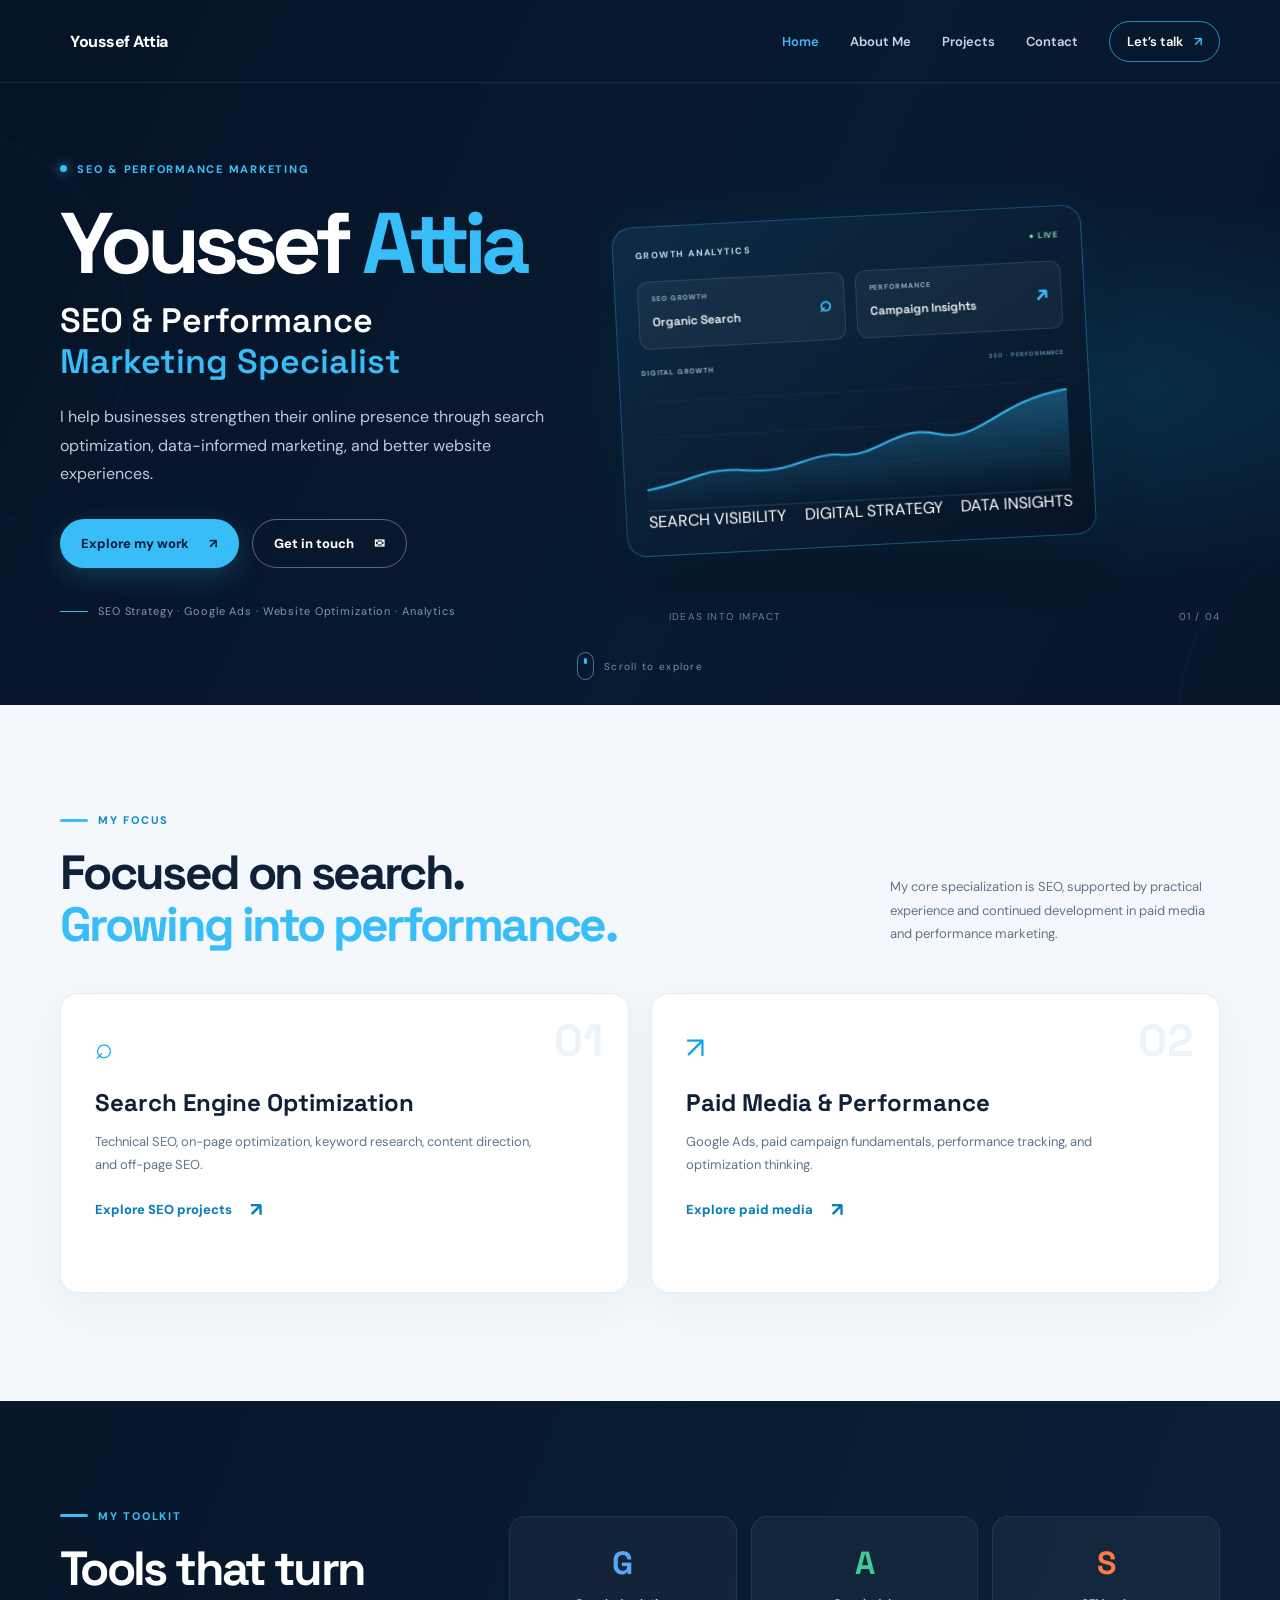
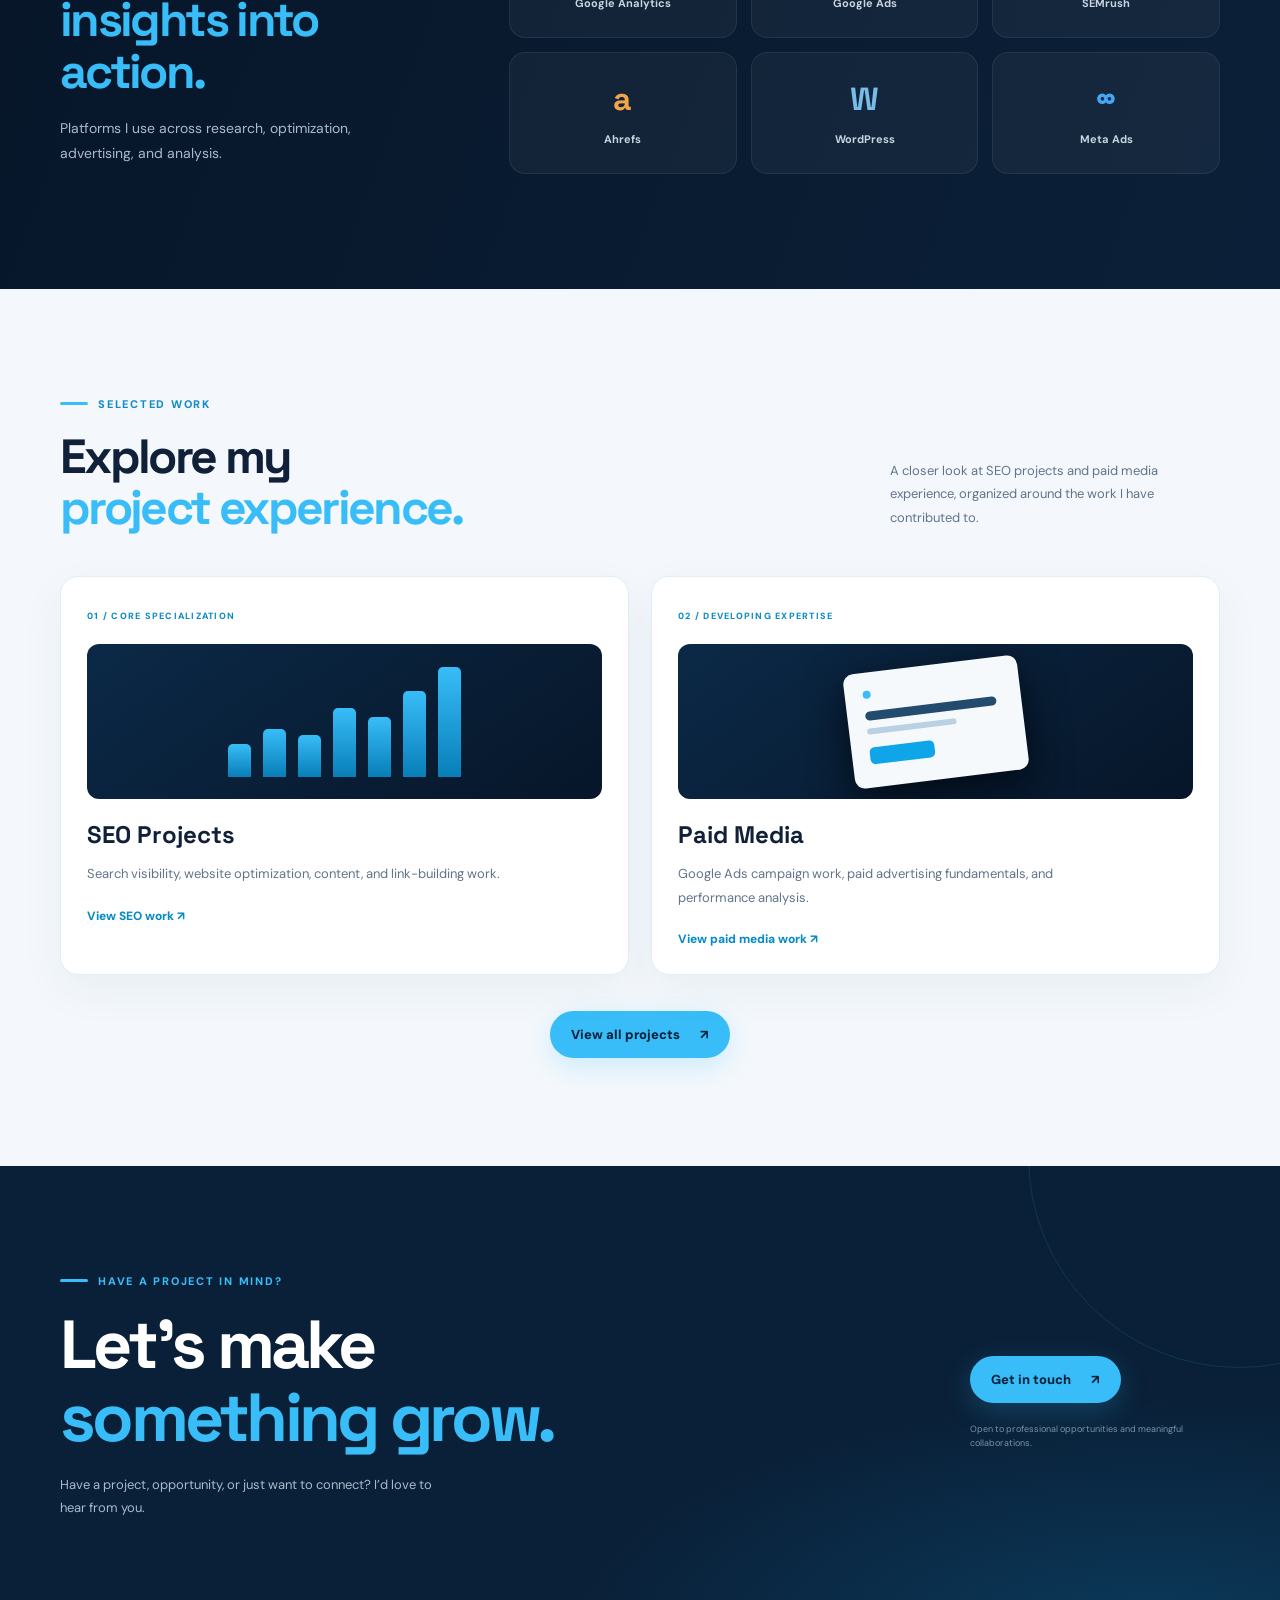
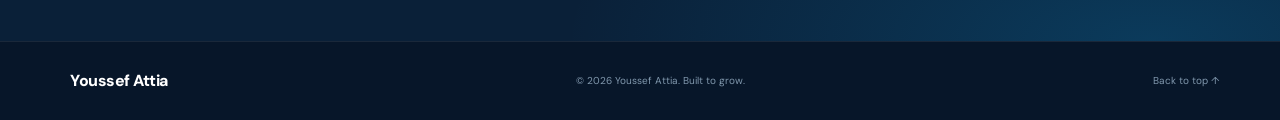
==== commit 8551ef38: "Update index.html" ====
--- a/index.html
+++ b/index.html
@@ -22,7 +22,14 @@
   <nav class="nav container" aria-label="Main navigation">
 
     <a class="brand" href="index.html">
-      <span class="brand-mark">Y<span>.</span>A</span>
+      <span class="brand-mark brand-monogram" aria-label="YA logo">
+        <svg viewBox="0 0 48 40" role="img" aria-hidden="true">
+          <path d="M3 5 L17 5 L24 19 L31 5 L45 5 L29 29 L29 37 L17 37 L17 29 Z"
+                fill="#38BDF8"/>
+          <path d="M20 37 L31 13 L45 37 L35 37 L31 28 L27 37 Z"
+                fill="#FFFFFF"/>
+        </svg>
+      </span>
       <span>Youssef Attia</span>
     </a>
 
@@ -87,7 +94,7 @@
 
       </div>
 
-      <!-- HERO VISUAL -->
+      <!-- HERO VISUAL: GROWTH DASHBOARD -->
       <div class="hero-visual hero-profile-visual reveal delay-2" aria-label="SEO and performance marketing growth illustration">
 
         <div class="growth-dashboard">
@@ -156,13 +163,6 @@
 
         </div>
 
-        <div class="hero-portrait">
-          <img
-            src="assets/youssef-hero.jpg"
-            alt="Youssef Attia - SEO & Performance Marketing Specialist"
-          >
-        </div>
-
         <div class="visual-caption">
           Ideas into impact
           <span>01 / 04</span>
@@ -432,7 +432,14 @@
   <div class="container footer-inner">
 
     <a class="brand" href="index.html">
-      <span class="brand-mark">Y<span>.</span>A</span>
+      <span class="brand-mark brand-monogram" aria-label="YA logo">
+        <svg viewBox="0 0 48 40" role="img" aria-hidden="true">
+          <path d="M3 5 L17 5 L24 19 L31 5 L45 5 L29 29 L29 37 L17 37 L17 29 Z"
+                fill="#38BDF8"/>
+          <path d="M20 37 L31 13 L45 37 L35 37 L31 28 L27 37 Z"
+                fill="#FFFFFF"/>
+        </svg>
+      </span>
       <span>Youssef Attia</span>
     </a>
 
--- a/style.css
+++ b/style.css
@@ -1,26 +1,2252 @@
+
 /* Youssef Attia Portfolio — Midnight Blue + Electric Blue */
-:root{--navy:#071629;--navy-2:#0b2038;--navy-3:#102b49;--blue:#38bdf8;--blue-2:#0ea5e9;--ice:#f4f8fc;--white:#fff;--ink:#102038;--muted:#61738a;--line:rgba(56,189,248,.2);--font:'DM Sans',sans-serif;--display:'Space Grotesk',sans-serif}
-*{box-sizing:border-box}html{scroll-behavior:smooth;scroll-padding-top:86px}body{margin:0;font-family:var(--font);color:var(--ink);background:var(--ice);overflow-x:hidden}a{color:inherit;text-decoration:none}.container{width:min(1160px,calc(100% - 48px));margin:auto}.dark-section{background:var(--navy);color:var(--white);position:relative;overflow:hidden}.section-pad{padding:108px 0}.scroll-progress{position:fixed;z-index:1000;top:0;left:0;height:3px;width:0;background:var(--blue);box-shadow:0 0 14px var(--blue)}
-.site-header{position:absolute;z-index:20;top:0;left:0;width:100%;border-bottom:1px solid rgba(255,255,255,.08)}.nav{height:82px;display:flex;align-items:center;justify-content:space-between}.brand{display:flex;align-items:center;gap:10px;font-weight:800;letter-spacing:-.03em;color:#fff}.brand-mark{font:700 25px var(--display);color:var(--blue);letter-spacing:-.1em}.brand-mark span{color:#fff}.nav-links{display:flex;align-items:center;gap:31px;color:#c9d6e4;font-size:13px;font-weight:600}.nav-links>a{transition:color .25s}.nav-links>a:hover,.nav-links>a.active{color:var(--blue)}.nav-cta{border:1px solid rgba(56,189,248,.7);border-radius:30px;padding:11px 17px;color:#fff!important}.nav-cta span{color:var(--blue);margin-left:8px}.menu-toggle{display:none;background:none;border:0}
-.hero{min-height:690px;padding:155px 0 80px;background:radial-gradient(ellipse at 85% 55%,rgba(14,165,233,.16),transparent 35%),linear-gradient(115deg,#061326 0%,#081a30 58%,#071629 100%)}.hero-grid{display:grid;grid-template-columns:1.05fr .95fr;align-items:center;min-height:450px;position:relative;z-index:2}.hero-copy{max-width:620px}.eyebrow,.section-kicker{font-size:11px;letter-spacing:.16em;font-weight:800;color:var(--blue);display:flex;align-items:center;gap:10px}.status-dot{width:7px;height:7px;background:var(--blue);border-radius:50%;box-shadow:0 0 12px var(--blue)}h1,h2,h3,p{margin-top:0}.hero h1{font:700 clamp(54px,7vw,86px)/.98 var(--display);letter-spacing:-.07em;margin:25px 0 16px}.hero h1 span,.about-copy h2 span,.section-heading h2 span{color:var(--blue)}.hero h2{font:600 clamp(24px,3vw,34px)/1.2 var(--display);margin-bottom:20px}.hero h2 em,.tools h2 em,.experience h2 em,.contact h2 em{font-style:normal;color:var(--blue)}.hero-description{max-width:500px;color:#bdcada;font-size:16px;line-height:1.8}.hero-actions{display:flex;gap:13px;margin:30px 0 36px}.button{display:inline-flex;align-items:center;gap:20px;padding:15px 21px;border-radius:30px;font-size:13px;font-weight:800;transition:transform .25s,box-shadow .25s,background .25s}.button:hover{transform:translateY(-4px)}.button-primary{background:var(--blue);color:#052039;box-shadow:0 8px 28px rgba(56,189,248,.22)}.button-primary:hover{box-shadow:0 12px 32px rgba(56,189,248,.35)}.button-ghost{border:1px solid rgba(255,255,255,.35);color:#fff}.button-ghost:hover{border-color:var(--blue);color:var(--blue)}.hero-note{font-size:11px;color:#8298ae;letter-spacing:.08em;display:flex;align-items:center;gap:10px}.note-line{width:28px;height:1px;background:var(--blue)}
-.hero-visual{height:440px;position:relative;display:grid;place-items:center}.visual-ring{position:absolute;border:1px solid rgba(56,189,248,.35);border-radius:50%;animation:rotate 24s linear infinite}.ring-a{width:360px;height:360px;box-shadow:0 0 70px rgba(14,165,233,.12),inset 0 0 60px rgba(14,165,233,.08)}.ring-b{width:280px;height:280px;border-style:dashed;animation-direction:reverse;animation-duration:34s}.visual-core{width:205px;height:205px;border-radius:50%;display:flex;flex-direction:column;justify-content:center;align-items:center;background:radial-gradient(circle at 35% 30%,#164b75,#0a2745 65%,#071629);border:1px solid rgba(56,189,248,.65);box-shadow:0 0 65px rgba(14,165,233,.35),inset 0 0 30px rgba(56,189,248,.15);animation:float 5s ease-in-out infinite}.core-symbol{font:700 62px var(--display);letter-spacing:-.1em;color:var(--blue)}.core-symbol span{color:#fff}.visual-core small{font-size:9px;letter-spacing:.25em;text-align:center;line-height:1.5;color:#b7d8eb;margin-top:5px}.float-card{position:absolute;background:rgba(8,28,49,.9);border:1px solid rgba(56,189,248,.25);border-radius:14px;padding:16px 18px;box-shadow:0 15px 40px rgba(0,0,0,.22);backdrop-filter:blur(10px);animation:float 6s ease-in-out infinite}.traffic-card{top:55px;left:2%;min-width:145px}.data-card{right:0;bottom:68px;min-width:160px;animation-delay:-2s}.mini-label{display:block;color:#8da9c0;font-size:8px;letter-spacing:.15em;margin-bottom:7px}.float-card strong{font:700 26px var(--display);color:#fff}.data-card strong{color:var(--blue);font-size:30px}.data-card small{display:block;color:#b5c7d8;font-size:10px;margin-top:5px}.sparkline{display:flex;align-items:end;gap:4px;height:23px;margin-top:8px}.sparkline i{width:12px;background:var(--blue);border-radius:3px 3px 0 0;opacity:.75}.sparkline i:nth-child(1){height:7px}.sparkline i:nth-child(2){height:12px}.sparkline i:nth-child(3){height:9px}.sparkline i:nth-child(4){height:17px}.sparkline i:nth-child(5){height:13px}.sparkline i:nth-child(6){height:20px}.sparkline i:nth-child(7){height:23px}.visual-caption{position:absolute;bottom:12px;left:10%;right:10%;display:flex;justify-content:space-between;color:#66839e;font-size:10px;letter-spacing:.12em;text-transform:uppercase}.hero-orb{position:absolute;border-radius:50%;filter:blur(1px);pointer-events:none}.orb-one{width:420px;height:420px;border:1px solid rgba(56,189,248,.1);left:-290px;top:120px}.orb-two{width:320px;height:320px;border:1px solid rgba(56,189,248,.1);right:-220px;bottom:-160px}.scroll-cue{position:absolute;bottom:25px;left:50%;transform:translateX(-50%);font-size:10px;letter-spacing:.13em;color:#7892aa;display:flex;align-items:center;gap:10px}.scroll-cue span{height:28px;width:17px;border:1px solid #4e7798;border-radius:20px;position:relative}.scroll-cue span:after{content:"";position:absolute;width:3px;height:6px;border-radius:4px;background:var(--blue);left:6px;top:5px;animation:scrollDot 1.5s infinite}
-.section-light{background:var(--ice)}.about-grid{display:grid;grid-template-columns:.85fr 1.2fr .95fr;gap:48px;align-items:center}.about-visual{position:relative;min-height:330px}.photo-frame{height:295px;border-radius:18px;background:linear-gradient(135deg,#d8e9f7,#a9c9e2);padding:12px;transform:rotate(-3deg);box-shadow:0 22px 45px rgba(16,48,78,.12)}.photo-placeholder{height:100%;border-radius:12px;background:linear-gradient(145deg,#123b5d,#071629);display:flex;flex-direction:column;justify-content:center;align-items:center;color:#fff;position:relative;overflow:hidden}.photo-placeholder:before,.photo-placeholder:after{content:"";position:absolute;border:1px solid rgba(56,189,248,.35);border-radius:50%;width:230px;height:230px}.photo-placeholder:after{width:170px;height:170px}.placeholder-mark{font:700 68px var(--display);color:var(--blue);z-index:1;letter-spacing:-.12em}.placeholder-mark span{color:#fff}.photo-placeholder small{z-index:1;text-align:center;font-size:9px;letter-spacing:.2em;color:#b5d5e9;margin-top:8px}.about-stamp{position:absolute;right:-18px;bottom:15px;background:var(--blue);color:#052039;width:82px;height:82px;border-radius:50%;display:flex;align-items:center;justify-content:center;gap:5px;transform:rotate(9deg);box-shadow:0 10px 25px rgba(14,165,233,.25)}.about-stamp strong{font:700 29px var(--display)}.about-stamp span{font-size:8px;font-weight:800;line-height:1.3}.blue-scribble{position:absolute;left:-20px;top:30px;width:50px;height:90px;border-left:3px solid var(--blue);border-radius:50%;transform:rotate(18deg)}.section-kicker{color:#138cc6;margin-bottom:20px}.section-kicker>span{width:28px;height:3px;background:var(--blue);border-radius:4px}.about-copy h2,.section-heading h2{font:700 clamp(34px,4vw,48px)/1.08 var(--display);letter-spacing:-.055em;color:var(--ink);margin-bottom:22px}.about-copy p{font-size:14px;line-height:1.85;color:#596d82;margin-bottom:15px}.text-link{display:inline-flex;gap:18px;align-items:center;color:#087eb8;font-size:13px;font-weight:800;margin-top:8px}.text-link span{font-size:19px;transition:transform .2s}.text-link:hover span{transform:translate(4px,-4px)}.expertise-panel{background:#fff;border:1px solid #e2edf6;border-radius:20px;padding:28px 25px;box-shadow:0 15px 45px rgba(17,50,80,.06)}.panel-icon{font-size:25px;color:var(--blue-2)}.expertise-panel h3{font:700 20px var(--display);margin:12px 0 22px}.expertise-panel ul{list-style:none;padding:0;margin:0;display:grid;gap:17px}.expertise-panel li{font-size:12px;font-weight:600;color:#334b63;display:flex;align-items:center;gap:12px}.expertise-panel li span{color:#0ea5e9;font-size:20px;width:20px;text-align:center}
-.tools{background:linear-gradient(110deg,#071629,#0b2038);}.tools-layout{display:grid;grid-template-columns:.8fr 1.5fr;gap:70px;align-items:center}.kicker-light{color:var(--blue)}.tools h2,.experience h2,.contact h2{font:700 clamp(34px,4vw,48px)/1.08 var(--display);letter-spacing:-.055em;margin-bottom:18px}.tools-intro p,.experience-heading p{font-size:14px;line-height:1.8;color:#a8bbce;max-width:310px}.tool-grid{display:grid;grid-template-columns:repeat(3,1fr);gap:14px}.tool-card{min-height:122px;background:rgba(255,255,255,.045);border:1px solid rgba(255,255,255,.07);border-radius:16px;display:flex;flex-direction:column;align-items:center;justify-content:center;gap:13px;transition:transform .25s,border-color .25s,background .25s}.tool-card:hover{transform:translateY(-7px);border-color:rgba(56,189,248,.55);background:rgba(56,189,248,.08)}.tool-card b{font:700 32px var(--display)}.tool-card span{font-size:11px;color:#c7d5e2;font-weight:700}.google-g{color:#55a8f5}.google-ads{color:#41c99a}.semrush{color:#ff7c43}.ahrefs{color:#f2a54a}.wp{color:#78bce8}.meta{color:#43a7f5}
-.section-heading{display:flex;justify-content:space-between;align-items:end;gap:40px;margin-bottom:42px}.section-heading h2{margin-bottom:0}.section-heading>p{max-width:330px;color:#61748a;font-size:13px;line-height:1.8;margin-bottom:5px}.project-grid{display:grid;grid-template-columns:repeat(3,1fr);gap:22px}.project-card{background:#fff;border:1px solid #e3edf5;border-radius:16px;overflow:hidden;box-shadow:0 12px 35px rgba(13,43,70,.055);transition:transform .3s,box-shadow .3s}.project-card:hover{transform:translateY(-8px);box-shadow:0 22px 45px rgba(13,43,70,.13)}.project-art{height:205px;position:relative;overflow:hidden;padding:20px;background:linear-gradient(145deg,#0b2947,#071629);color:#fff}.art-topline{font-size:9px;letter-spacing:.14em;color:#b5d4e9;display:flex;justify-content:space-between}.art-topline span{color:var(--blue);font-size:16px}.chart-bars{height:110px;display:flex;align-items:end;justify-content:center;gap:12px;margin-top:12px}.chart-bars i{width:23px;border-radius:5px 5px 0 0;background:linear-gradient(0deg,#087eb8,#38bdf8);height:30%}.chart-bars i:nth-child(2){height:43%}.chart-bars i:nth-child(3){height:38%}.chart-bars i:nth-child(4){height:62%}.chart-bars i:nth-child(5){height:54%}.chart-bars i:nth-child(6){height:78%}.chart-bars i:nth-child(7){height:100%}.art-bottom{position:absolute;bottom:16px;left:20px;font-size:8px;letter-spacing:.17em;color:#7e9bb5}.art-ads{background:radial-gradient(circle at 75% 25%,rgba(56,189,248,.3),transparent 35%),#0a1d33}.ad-window{position:absolute;left:50%;top:48%;transform:translate(-50%,-50%) rotate(-7deg);width:175px;height:115px;background:#f5f9fc;border-radius:10px;padding:18px;box-shadow:0 15px 40px #020b16}.ad-dot{height:8px;width:8px;background:#38bdf8;border-radius:50%;margin-bottom:13px}.ad-line{height:6px;width:65%;background:#b9d1e2;border-radius:5px;margin:8px 0}.ad-line.wide{width:95%;height:9px;background:#234b6d}.ad-button{width:65px;height:17px;background:#0ea5e9;border-radius:5px;margin-top:13px}.ad-orbit{position:absolute;width:220px;height:220px;border:1px solid rgba(56,189,248,.35);border-radius:50%;right:-60px;top:-65px}.art-content{background:radial-gradient(circle at 20% 20%,rgba(56,189,248,.2),transparent 30%),linear-gradient(145deg,#102e4d,#071629)}.content-window{position:absolute;left:50%;top:48%;transform:translate(-50%,-50%);width:220px;height:130px;border-radius:9px;background:#eaf4fb;padding:12px;display:flex;gap:12px;box-shadow:0 15px 35px #020b16}.content-block{width:45%;border-radius:5px;background:linear-gradient(145deg,#0b2947,#38bdf8)}.content-lines{flex:1;padding-top:10px}.content-lines i{display:block;height:6px;background:#b5cbdc;border-radius:5px;margin-bottom:10px}.content-lines i:first-child{height:12px;background:#426987}.project-info{padding:20px;display:flex;justify-content:space-between;gap:12px;align-items:center}.project-info small{font-size:9px;letter-spacing:.14em;color:#0c8bc6;font-weight:800}.project-info h3{font:700 18px var(--display);margin:8px 0}.project-info p{font-size:11px;line-height:1.6;color:#6b7d90;margin:0}.project-arrow{width:34px;height:34px;flex:0 0 34px;border:1px solid #c8dce9;border-radius:50%;display:grid;place-items:center;color:#078bc7;transition:.2s}.project-card:hover .project-arrow{background:var(--blue);border-color:var(--blue);color:#052039;transform:rotate(45deg)}.placeholder-note{font-size:10px;color:#8798a9;margin:20px 0 0}
-.experience-layout{display:grid;grid-template-columns:.8fr 1.2fr;gap:100px}.experience-heading{position:sticky;top:120px;align-self:start}.timeline{border-left:1px solid rgba(56,189,248,.28);padding-left:32px}.timeline-item{position:relative;padding:0 0 34px}.timeline-item:last-child{padding-bottom:0}.timeline-dot{position:absolute;left:-38px;top:3px;width:11px;height:11px;border:2px solid var(--blue);background:var(--navy);border-radius:50%;box-shadow:0 0 14px rgba(56,189,248,.4)}.timeline-date{font-size:9px;letter-spacing:.15em;color:var(--blue);font-weight:800;margin-bottom:9px}.timeline-item h3{font:600 19px var(--display);margin-bottom:8px}.timeline-item h3 span{font:400 13px var(--font);color:#91a8bd}.timeline-item p{font-size:12px;line-height:1.7;color:#9fb2c5;max-width:520px;margin:0}
-.contact{background:radial-gradient(ellipse at 90% 100%,rgba(14,165,233,.2),transparent 36%),#0a2038;color:#fff;position:relative;overflow:hidden}.contact:before{content:"";position:absolute;width:420px;height:420px;border:1px solid rgba(56,189,248,.14);border-radius:50%;right:-170px;top:-220px}.contact-inner{display:flex;align-items:center;justify-content:space-between;gap:40px;position:relative}.contact h2{font-size:clamp(42px,6vw,68px);margin-bottom:18px}.contact-inner>div:first-child>p{font-size:13px;color:#a8bbce;max-width:400px;line-height:1.8}.contact-actions{display:flex;flex-direction:column;align-items:flex-start;gap:20px}.contact-social{display:flex;gap:10px}.contact-social a{width:38px;height:38px;border:1px solid rgba(56,189,248,.35);border-radius:50%;display:grid;place-items:center;color:#c5d9e9;font-size:13px;font-weight:800;transition:.2s}.contact-social a:hover{background:var(--blue);color:#052039}.contact-actions small{font-size:9px;color:#7892aa;max-width:250px;line-height:1.5}
-.footer{padding:23px 0;border-top:1px solid rgba(255,255,255,.08)}.footer-inner{display:flex;align-items:center;justify-content:space-between;gap:20px}.footer-inner>span,.back-top{font-size:10px;color:#8198ad}.back-top:hover{color:var(--blue)}
-.reveal{opacity:0;transform:translateY(24px);transition:opacity .75s ease,transform .75s cubic-bezier(.2,.7,.2,1)}.reveal.is-visible{opacity:1;transform:translateY(0)}.delay-1{transition-delay:.12s}.delay-2{transition-delay:.24s}.delay-3{transition-delay:.36s}.delay-4{transition-delay:.48s}
-@keyframes float{0%,100%{transform:translateY(0)}50%{transform:translateY(-12px)}}@keyframes rotate{to{transform:rotate(360deg)}}@keyframes scrollDot{0%{opacity:0;transform:translateY(0)}40%{opacity:1}100%{opacity:0;transform:translateY(10px)}}
-@media(max-width:980px){.nav-links{gap:17px;font-size:11px}.about-grid{grid-template-columns:.8fr 1.2fr;gap:35px}.expertise-panel{grid-column:1/-1}.expertise-panel ul{grid-template-columns:repeat(2,1fr)}.tools-layout{gap:35px}.experience-layout{gap:55px}}
-@media(max-width:720px){.container{width:min(100% - 36px,560px)}.section-pad{padding:76px 0}.nav{height:70px}.menu-toggle{display:flex;flex-direction:column;gap:6px;padding:10px;z-index:3}.menu-toggle span{width:23px;height:2px;background:#fff;display:block}.nav-links{display:none;position:absolute;top:69px;left:0;width:100%;padding:22px 25px 26px;background:#081a30;border-bottom:1px solid rgba(56,189,248,.2);flex-direction:column;align-items:flex-start;gap:20px}.nav-links.open{display:flex}.hero{padding:125px 0 75px;min-height:auto}.hero-grid{grid-template-columns:1fr;gap:5px}.hero h1{font-size:62px}.hero h2{font-size:27px}.hero-description{font-size:14px}.hero-visual{height:330px;margin-top:5px}.ring-a{width:280px;height:280px}.ring-b{width:220px;height:220px}.visual-core{width:165px;height:165px}.traffic-card{left:0;top:28px}.data-card{right:0;bottom:35px}.scroll-cue{display:none}.about-grid{grid-template-columns:1fr;gap:32px}.about-visual{width:min(330px,90%);margin:auto;min-height:300px}.photo-frame{height:270px}.about-copy h2,.section-heading h2,.tools h2,.experience h2{font-size:38px}.expertise-panel{grid-column:auto}.expertise-panel ul{grid-template-columns:1fr}.tools-layout{grid-template-columns:1fr;gap:30px}.tool-grid{grid-template-columns:repeat(2,1fr)}.tool-card{min-height:105px}.section-heading{display:block}.section-heading>p{margin-top:20px}.project-grid{grid-template-columns:1fr;gap:18px}.project-art{height:190px}.experience-layout{grid-template-columns:1fr;gap:35px}.experience-heading{position:static}.contact-inner{display:block}.contact-actions{margin-top:28px}.footer-inner{flex-wrap:wrap}.footer-inner>span{order:3;width:100%}}
-@media(prefers-reduced-motion:reduce){html{scroll-behavior:auto}*,*:before,*:after{animation-duration:.01ms!important;animation-iteration-count:1!important;transition-duration:.01ms!important}.reveal{opacity:1;transform:none}}
-/* Multi-page portfolio additions */
-.nav-links>a.active{color:var(--blue)}
-.page-hero{padding:158px 0 84px;background:radial-gradient(ellipse at 85% 55%,rgba(14,165,233,.16),transparent 35%),linear-gradient(115deg,#061326 0%,#081a30 58%,#071629 100%)}
-.page-hero-inner{position:relative;z-index:2;max-width:1160px}.page-hero h1{font:700 clamp(48px,7vw,76px)/1.02 var(--display);letter-spacing:-.065em;margin:25px 0 18px}.page-hero h1 em{font-style:normal;color:var(--blue)}.page-hero p{max-width:620px;color:#bdcada;font-size:16px;line-height:1.8;margin-bottom:0}.breadcrumb{display:flex;gap:9px;align-items:center;color:#819bb3;font-size:11px;margin-top:28px}.breadcrumb a{color:var(--blue)}
-.focus-grid,.category-grid{display:grid;grid-template-columns:repeat(2,minmax(0,1fr));gap:22px}.focus-card{position:relative;background:#fff;border:1px solid #e2edf6;border-radius:18px;padding:34px;min-height:300px;box-shadow:0 15px 45px rgba(17,50,80,.05);overflow:hidden}.focus-number{position:absolute;right:25px;top:18px;font:700 45px var(--display);color:#edf4f9}.focus-icon{font-size:30px;color:var(--blue-2);margin-bottom:20px}.focus-card h3,.category-card h3,.category-card h2{font:700 24px var(--display);margin-bottom:12px;color:var(--ink)}.focus-card p,.category-card p{font-size:13px;line-height:1.8;color:#61748a;max-width:440px}.category-card{display:block;position:relative;background:#fff;border:1px solid #e2edf6;border-radius:18px;padding:26px;overflow:hidden;box-shadow:0 15px 45px rgba(17,50,80,.05);transition:transform .25s,box-shadow .25s}.category-card:hover{transform:translateY(-6px);box-shadow:0 22px 45px rgba(13,43,70,.12)}.category-index{font-size:9px;letter-spacing:.14em;font-weight:800;color:#0b8bc4}.category-graphic{height:155px;margin:20px 0;background:linear-gradient(145deg,#0b2947,#071629);border-radius:12px;position:relative;overflow:hidden;display:grid;place-items:center}.category-graphic .chart-bars{width:65%;margin:0}.category-graphic .ad-window{left:50%;top:50%}.category-link{display:inline-flex;margin-top:9px;color:#078bc7;font-size:12px;font-weight:800}.center-action{display:flex;justify-content:center;margin-top:36px}.projects-category-grid .category-graphic{height:190px}.portfolio-note,.placeholder-note{font-size:11px;line-height:1.7;color:#7a8b9b;margin-top:24px}
-.about-page-grid{display:grid;grid-template-columns:.8fr 1.2fr;gap:80px;align-items:center}.about-page-grid .about-visual{max-width:370px;width:100%;margin:auto}.about-page-grid .about-copy h2,.contact-page-copy h2{font:700 clamp(36px,4vw,50px)/1.08 var(--display);letter-spacing:-.055em;color:var(--ink);margin-bottom:22px}.about-page-grid .about-copy h2 span,.contact-page-copy h2 span{color:var(--blue-2)}.resume-card{margin-top:35px;background:rgba(255,255,255,.055);border:1px solid rgba(56,189,248,.22);border-radius:15px;padding:18px;display:grid;grid-template-columns:44px 1fr 36px;align-items:center;gap:12px;max-width:390px}.resume-file-icon{height:42px;border-radius:9px;background:rgba(56,189,248,.14);display:grid;place-items:center;color:var(--blue);font:800 12px var(--display)}.resume-file-copy{display:flex;flex-direction:column;gap:5px}.resume-file-copy strong{font-size:12px;color:#fff}.resume-file-copy small{font-size:10px;color:#8ea7bd}.resume-download{width:34px;height:34px;border:1px solid rgba(56,189,248,.4);border-radius:50%;display:grid;place-items:center;color:var(--blue);font-size:19px}.resume-button{grid-column:1/-1;justify-content:center;margin-top:4px}.skills-columns{display:grid;grid-template-columns:repeat(2,minmax(0,1fr));gap:22px}.skills-panel{background:#fff;border:1px solid #e2edf6;border-radius:17px;padding:28px}.skills-panel h3{font:700 20px var(--display);margin-bottom:18px}.skills-panel ul{list-style:none;margin:0;padding:0;display:grid;grid-template-columns:repeat(2,minmax(0,1fr));gap:13px}.skills-panel li{font-size:12px;color:#526a80;padding-left:17px;position:relative}.skills-panel li:before{content:'+';position:absolute;left:0;color:#0ea5e9;font-weight:800}.education-strip{margin-top:22px;padding:25px 28px;background:#e8f2f9;border:1px solid #d6e6f2;border-radius:16px;display:flex;justify-content:space-between;align-items:center;gap:20px}.education-strip .section-kicker{margin-bottom:10px}.education-strip h3{font:700 19px var(--display);margin-bottom:6px}.education-strip p{font-size:12px;color:#60778d;margin:0}.education-mark{text-align:right;font:700 11px/1.5 var(--display);letter-spacing:.12em;color:#0e83bb}
-.seo-project-grid{display:grid;grid-template-columns:repeat(2,minmax(0,1fr));gap:20px}.seo-project-card{background:#fff;border:1px solid #e2edf6;border-radius:16px;padding:27px;box-shadow:0 12px 35px rgba(13,43,70,.045);transition:transform .25s,box-shadow .25s}.seo-project-card:hover{transform:translateY(-5px);box-shadow:0 20px 42px rgba(13,43,70,.1)}.project-card-top{display:flex;justify-content:space-between;align-items:center;margin-bottom:24px}.project-card-top>span{font:700 27px var(--display);color:#b8d7e9}.project-card-top small{font-size:8px;letter-spacing:.12em;color:#0c8bc6;font-weight:800;text-align:right}.seo-project-card h3{font:700 25px var(--display);margin-bottom:10px}.seo-project-card p{font-size:12px;line-height:1.8;color:#62778b;min-height:66px}.tag-row{display:flex;flex-wrap:wrap;gap:7px;margin:18px 0}.tag-row span{font-size:9px;color:#24617f;background:#eaf5fb;border-radius:20px;padding:7px 10px;font-weight:700}.seo-project-card .text-link{margin-top:6px}.experience-label{font-size:10px;color:#0b88bf;font-weight:800;margin-top:18px;letter-spacing:.04em}.note-panel{display:flex;gap:18px;align-items:flex-start;background:#eaf4fa;border:1px solid #d9eaf4;border-radius:15px;padding:22px;margin-top:25px}.note-panel-icon{font-size:25px;color:#078bc7}.note-panel h3{font:700 16px var(--display);margin-bottom:7px}.note-panel p{font-size:11px;line-height:1.7;color:#61778c;margin:0}.case-study-layout{display:grid;grid-template-columns:.65fr 1.35fr;gap:70px}.case-meta{background:#fff;border:1px solid #e2edf6;border-radius:15px;padding:24px;height:max-content;display:flex;flex-direction:column;gap:12px}.case-meta small{font-size:8px;letter-spacing:.14em;color:#0b8bc4;font-weight:800;margin-top:8px}.case-meta strong{font:600 13px var(--display);color:#1a344d}.case-meta .text-link{margin-top:18px;font-size:11px}.case-block{padding-bottom:25px;margin-bottom:25px;border-bottom:1px solid #dce8f0}.case-block h2{font:700 30px var(--display);margin-bottom:12px}.case-block p,.case-results p{font-size:13px;line-height:1.9;color:#5c7186}.case-results{background:#eaf4fa;border:1px solid #d8e9f3;border-radius:15px;padding:24px}.case-results h3{font:700 20px var(--display);margin-bottom:10px}.case-results p{margin:0}.contact-page-grid{display:grid;grid-template-columns:1fr 1fr;gap:80px;align-items:center}.contact-page-copy p{font-size:14px;line-height:1.85;color:#61748a;max-width:430px;margin-bottom:25px}.contact-details{display:grid;gap:13px}.contact-detail{display:grid;grid-template-columns:46px 1fr 25px;gap:15px;align-items:center;background:#fff;border:1px solid #e2edf6;border-radius:14px;padding:18px;transition:transform .2s,border-color .2s}.contact-detail:hover{transform:translateX(4px);border-color:#9ddcf5}.detail-icon{height:42px;width:42px;display:grid;place-items:center;background:#eaf5fb;border-radius:11px;color:#078bc7;font-weight:800}.contact-detail span:nth-child(2){display:flex;flex-direction:column;gap:5px}.contact-detail small{font-size:8px;letter-spacing:.14em;color:#0c8bc6;font-weight:800}.contact-detail strong{font-size:12px;color:#203b54}.contact-detail>b{color:#0c8bc6}
-@media(max-width:980px){.about-page-grid{gap:42px}.case-study-layout{gap:35px}.contact-page-grid{gap:40px}}
-@media(max-width:720px){.page-hero{padding:125px 0 70px}.page-hero h1{font-size:46px}.page-hero p{font-size:14px}.focus-grid,.category-grid,.skills-columns,.seo-project-grid,.contact-page-grid,.case-study-layout,.about-page-grid{grid-template-columns:1fr;gap:17px}.focus-card{min-height:0;padding:27px}.category-card{padding:20px}.about-page-grid{gap:35px}.about-page-grid .about-visual{max-width:320px}.skills-panel ul{grid-template-columns:1fr}.education-strip{align-items:flex-start;flex-direction:column}.education-mark{text-align:left}.resume-card{max-width:none}.case-meta{order:2}.case-study-content{order:1}.contact-page-grid{gap:30px}.seo-project-card p{min-height:0}.project-card-top{margin-bottom:17px}}
+
+:root {
+  --navy: #071629;
+  --navy-2: #0b2038;
+  --navy-3: #102b49;
+  --blue: #38bdf8;
+  --blue-2: #0ea5e9;
+  --ice: #f4f8fc;
+  --white: #fff;
+  --ink: #102038;
+  --muted: #61738a;
+  --line: rgba(56,189,248,.2);
+  --font: 'DM Sans', sans-serif;
+  --display: 'Space Grotesk', sans-serif;
+}
+
+* { box-sizing: border-box; }
+
+html {
+  scroll-behavior: smooth;
+  scroll-padding-top: 86px;
+}
+
+body {
+  margin: 0;
+  font-family: var(--font);
+  color: var(--ink);
+  background: var(--ice);
+  overflow-x: hidden;
+}
+
+a { color: inherit; text-decoration: none; }
+
+.container {
+  width: min(1160px, calc(100% - 48px));
+  margin: auto;
+}
+
+.dark-section {
+  background: var(--navy);
+  color: var(--white);
+  position: relative;
+  overflow: hidden;
+}
+
+.section-pad { padding: 108px 0; }
+
+.scroll-progress {
+  position: fixed;
+  z-index: 1000;
+  top: 0;
+  left: 0;
+  height: 3px;
+  width: 0;
+  background: var(--blue);
+  box-shadow: 0 0 14px var(--blue);
+}
+
+/* Navigation */
+
+.site-header {
+  position: absolute;
+  z-index: 20;
+  top: 0;
+  left: 0;
+  width: 100%;
+  border-bottom: 1px solid rgba(255,255,255,.08);
+}
+
+.nav {
+  height: 82px;
+  display: flex;
+  align-items: center;
+  justify-content: space-between;
+}
+
+.brand {
+  display: flex;
+  align-items: center;
+  gap: 10px;
+  font-weight: 800;
+  letter-spacing: -.03em;
+  color: #fff;
+}
+
+.brand-mark {
+  font: 700 25px var(--display);
+  color: var(--blue);
+  letter-spacing: -.1em;
+}
+
+.brand-mark span { color: #fff; }
+
+.nav-links {
+  display: flex;
+  align-items: center;
+  gap: 31px;
+  color: #c9d6e4;
+  font-size: 13px;
+  font-weight: 600;
+}
+
+.nav-links > a { transition: color .25s; }
+
+.nav-links > a:hover,
+.nav-links > a.active {
+  color: var(--blue);
+}
+
+.nav-cta {
+  border: 1px solid rgba(56,189,248,.7);
+  border-radius: 30px;
+  padding: 11px 17px;
+  color: #fff !important;
+}
+
+.nav-cta span {
+  color: var(--blue);
+  margin-left: 8px;
+}
+
+.menu-toggle {
+  display: none;
+  background: none;
+  border: 0;
+}
+
+/* Home Hero */
+
+.hero {
+  min-height: 690px;
+  padding: 155px 0 80px;
+  background:
+    radial-gradient(ellipse at 85% 55%,rgba(14,165,233,.16),transparent 35%),
+    linear-gradient(115deg,#061326 0%,#081a30 58%,#071629 100%);
+}
+
+.hero-grid {
+  display: grid;
+  grid-template-columns: 1.05fr .95fr;
+  align-items: center;
+  min-height: 450px;
+  position: relative;
+  z-index: 2;
+}
+
+.hero-copy { max-width: 620px; }
+
+.eyebrow,
+.section-kicker {
+  font-size: 11px;
+  letter-spacing: .16em;
+  font-weight: 800;
+  color: var(--blue);
+  display: flex;
+  align-items: center;
+  gap: 10px;
+}
+
+.status-dot {
+  width: 7px;
+  height: 7px;
+  background: var(--blue);
+  border-radius: 50%;
+  box-shadow: 0 0 12px var(--blue);
+}
+
+h1, h2, h3, p { margin-top: 0; }
+
+.hero h1 {
+  font: 700 clamp(54px,7vw,86px)/.98 var(--display);
+  letter-spacing: -.07em;
+  margin: 25px 0 16px;
+}
+
+.hero h1 span,
+.about-copy h2 span,
+.section-heading h2 span {
+  color: var(--blue);
+}
+
+.hero h2 {
+  font: 600 clamp(24px,3vw,34px)/1.2 var(--display);
+  margin-bottom: 20px;
+}
+
+.hero h2 em,
+.tools h2 em,
+.experience h2 em,
+.contact h2 em {
+  font-style: normal;
+  color: var(--blue);
+}
+
+.hero-description {
+  max-width: 500px;
+  color: #bdcada;
+  font-size: 16px;
+  line-height: 1.8;
+}
+
+.hero-actions {
+  display: flex;
+  gap: 13px;
+  margin: 30px 0 36px;
+}
+
+.button {
+  display: inline-flex;
+  align-items: center;
+  gap: 20px;
+  padding: 15px 21px;
+  border-radius: 30px;
+  font-size: 13px;
+  font-weight: 800;
+  transition: transform .25s,box-shadow .25s,background .25s;
+}
+
+.button:hover { transform: translateY(-4px); }
+
+.button-primary {
+  background: var(--blue);
+  color: #052039;
+  box-shadow: 0 8px 28px rgba(56,189,248,.22);
+}
+
+.button-primary:hover {
+  box-shadow: 0 12px 32px rgba(56,189,248,.35);
+}
+
+.button-ghost {
+  border: 1px solid rgba(255,255,255,.35);
+  color: #fff;
+}
+
+.button-ghost:hover {
+  border-color: var(--blue);
+  color: var(--blue);
+}
+
+.hero-note {
+  font-size: 11px;
+  color: #8298ae;
+  letter-spacing: .08em;
+  display: flex;
+  align-items: center;
+  gap: 10px;
+}
+
+.note-line {
+  width: 28px;
+  height: 1px;
+  background: var(--blue);
+}
+
+/* Original Hero Visual Elements */
+
+.hero-visual {
+  height: 440px;
+  position: relative;
+  display: grid;
+  place-items: center;
+}
+
+.visual-ring {
+  position: absolute;
+  border: 1px solid rgba(56,189,248,.35);
+  border-radius: 50%;
+  animation: rotate 24s linear infinite;
+}
+
+.ring-a {
+  width: 360px;
+  height: 360px;
+  box-shadow: 0 0 70px rgba(14,165,233,.12),inset 0 0 60px rgba(14,165,233,.08);
+}
+
+.ring-b {
+  width: 280px;
+  height: 280px;
+  border-style: dashed;
+  animation-direction: reverse;
+  animation-duration: 34s;
+}
+
+.visual-core {
+  width: 205px;
+  height: 205px;
+  border-radius: 50%;
+  display: flex;
+  flex-direction: column;
+  justify-content: center;
+  align-items: center;
+  background: radial-gradient(circle at 35% 30%,#164b75,#0a2745 65%,#071629);
+  border: 1px solid rgba(56,189,248,.65);
+  box-shadow: 0 0 65px rgba(14,165,233,.35),inset 0 0 30px rgba(56,189,248,.15);
+  animation: float 5s ease-in-out infinite;
+}
+
+.core-symbol {
+  font: 700 62px var(--display);
+  letter-spacing: -.1em;
+  color: var(--blue);
+}
+
+.core-symbol span { color: #fff; }
+
+.visual-core small {
+  font-size: 9px;
+  letter-spacing: .25em;
+  text-align: center;
+  line-height: 1.5;
+  color: #b7d8eb;
+  margin-top: 5px;
+}
+
+.float-card {
+  position: absolute;
+  background: rgba(8,28,49,.9);
+  border: 1px solid rgba(56,189,248,.25);
+  border-radius: 14px;
+  padding: 16px 18px;
+  box-shadow: 0 15px 40px rgba(0,0,0,.22);
+  backdrop-filter: blur(10px);
+  animation: float 6s ease-in-out infinite;
+}
+
+.traffic-card {
+  top: 55px;
+  left: 2%;
+  min-width: 145px;
+}
+
+.data-card {
+  right: 0;
+  bottom: 68px;
+  min-width: 160px;
+  animation-delay: -2s;
+}
+
+.mini-label {
+  display: block;
+  color: #8da9c0;
+  font-size: 8px;
+  letter-spacing: .15em;
+  margin-bottom: 7px;
+}
+
+.float-card strong {
+  font: 700 26px var(--display);
+  color: #fff;
+}
+
+.data-card strong {
+  color: var(--blue);
+  font-size: 30px;
+}
+
+.data-card small {
+  display: block;
+  color: #b5c7d8;
+  font-size: 10px;
+  margin-top: 5px;
+}
+
+.sparkline {
+  display: flex;
+  align-items: end;
+  gap: 4px;
+  height: 23px;
+  margin-top: 8px;
+}
+
+.sparkline i {
+  width: 12px;
+  background: var(--blue);
+  border-radius: 3px 3px 0 0;
+  opacity: .75;
+}
+
+.sparkline i:nth-child(1) { height: 7px; }
+.sparkline i:nth-child(2) { height: 12px; }
+.sparkline i:nth-child(3) { height: 9px; }
+.sparkline i:nth-child(4) { height: 17px; }
+.sparkline i:nth-child(5) { height: 13px; }
+.sparkline i:nth-child(6) { height: 20px; }
+.sparkline i:nth-child(7) { height: 23px; }
+
+.visual-caption {
+  position: absolute;
+  bottom: 12px;
+  left: 10%;
+  right: 10%;
+  display: flex;
+  justify-content: space-between;
+  color: #66839e;
+  font-size: 10px;
+  letter-spacing: .12em;
+  text-transform: uppercase;
+}
+
+.hero-orb {
+  position: absolute;
+  border-radius: 50%;
+  filter: blur(1px);
+  pointer-events: none;
+}
+
+.orb-one {
+  width: 420px;
+  height: 420px;
+  border: 1px solid rgba(56,189,248,.1);
+  left: -290px;
+  top: 120px;
+}
+
+.orb-two {
+  width: 320px;
+  height: 320px;
+  border: 1px solid rgba(56,189,248,.1);
+  right: -220px;
+  bottom: -160px;
+}
+
+.scroll-cue {
+  position: absolute;
+  bottom: 25px;
+  left: 50%;
+  transform: translateX(-50%);
+  font-size: 10px;
+  letter-spacing: .13em;
+  color: #7892aa;
+  display: flex;
+  align-items: center;
+  gap: 10px;
+}
+
+.scroll-cue span {
+  height: 28px;
+  width: 17px;
+  border: 1px solid #4e7798;
+  border-radius: 20px;
+  position: relative;
+}
+
+.scroll-cue span:after {
+  content: "";
+  position: absolute;
+  width: 3px;
+  height: 6px;
+  border-radius: 4px;
+  background: var(--blue);
+  left: 6px;
+  top: 5px;
+  animation: scrollDot 1.5s infinite;
+}
+
+/* About Section */
+
+.section-light { background: var(--ice); }
+
+.about-grid {
+  display: grid;
+  grid-template-columns: .85fr 1.2fr .95fr;
+  gap: 48px;
+  align-items: center;
+}
+
+.about-visual {
+  position: relative;
+  min-height: 330px;
+}
+
+.photo-frame {
+  height: 295px;
+  border-radius: 18px;
+  background: linear-gradient(135deg,#d8e9f7,#a9c9e2);
+  padding: 12px;
+  transform: rotate(-3deg);
+  box-shadow: 0 22px 45px rgba(16,48,78,.12);
+}
+
+.photo-placeholder {
+  height: 100%;
+  border-radius: 12px;
+  background: linear-gradient(145deg,#123b5d,#071629);
+  display: flex;
+  flex-direction: column;
+  justify-content: center;
+  align-items: center;
+  color: #fff;
+  position: relative;
+  overflow: hidden;
+}
+
+.photo-placeholder:before,
+.photo-placeholder:after {
+  content: "";
+  position: absolute;
+  border: 1px solid rgba(56,189,248,.35);
+  border-radius: 50%;
+  width: 230px;
+  height: 230px;
+}
+
+.photo-placeholder:after {
+  width: 170px;
+  height: 170px;
+}
+
+.placeholder-mark {
+  font: 700 68px var(--display);
+  color: var(--blue);
+  z-index: 1;
+  letter-spacing: -.12em;
+}
+
+.placeholder-mark span { color: #fff; }
+
+.photo-placeholder small {
+  z-index: 1;
+  text-align: center;
+  font-size: 9px;
+  letter-spacing: .2em;
+  color: #b5d5e9;
+  margin-top: 8px;
+}
+
+.about-stamp {
+  position: absolute;
+  right: -18px;
+  bottom: 15px;
+  background: var(--blue);
+  color: #052039;
+  width: 82px;
+  height: 82px;
+  border-radius: 50%;
+  display: flex;
+  align-items: center;
+  justify-content: center;
+  gap: 5px;
+  transform: rotate(9deg);
+  box-shadow: 0 10px 25px rgba(14,165,233,.25);
+}
+
+.about-stamp strong { font: 700 29px var(--display); }
+
+.about-stamp span {
+  font-size: 8px;
+  font-weight: 800;
+  line-height: 1.3;
+}
+
+.blue-scribble {
+  position: absolute;
+  left: -20px;
+  top: 30px;
+  width: 50px;
+  height: 90px;
+  border-left: 3px solid var(--blue);
+  border-radius: 50%;
+  transform: rotate(18deg);
+}
+
+.section-kicker {
+  color: #138cc6;
+  margin-bottom: 20px;
+}
+
+.section-kicker > span {
+  width: 28px;
+  height: 3px;
+  background: var(--blue);
+  border-radius: 4px;
+}
+
+.about-copy h2,
+.section-heading h2 {
+  font: 700 clamp(34px,4vw,48px)/1.08 var(--display);
+  letter-spacing: -.055em;
+  color: var(--ink);
+  margin-bottom: 22px;
+}
+
+.about-copy p {
+  font-size: 14px;
+  line-height: 1.85;
+  color: #596d82;
+  margin-bottom: 15px;
+}
+
+.text-link {
+  display: inline-flex;
+  gap: 18px;
+  align-items: center;
+  color: #087eb8;
+  font-size: 13px;
+  font-weight: 800;
+  margin-top: 8px;
+}
+
+.text-link span {
+  font-size: 19px;
+  transition: transform .2s;
+}
+
+.text-link:hover span { transform: translate(4px,-4px); }
+
+.expertise-panel {
+  background: #fff;
+  border: 1px solid #e2edf6;
+  border-radius: 20px;
+  padding: 28px 25px;
+  box-shadow: 0 15px 45px rgba(17,50,80,.06);
+}
+
+.panel-icon {
+  font-size: 25px;
+  color: var(--blue-2);
+}
+
+.expertise-panel h3 {
+  font: 700 20px var(--display);
+  margin: 12px 0 22px;
+}
+
+.expertise-panel ul {
+  list-style: none;
+  padding: 0;
+  margin: 0;
+  display: grid;
+  gap: 17px;
+}
+
+.expertise-panel li {
+  font-size: 12px;
+  font-weight: 600;
+  color: #334b63;
+  display: flex;
+  align-items: center;
+  gap: 12px;
+}
+
+.expertise-panel li span {
+  color: #0ea5e9;
+  font-size: 20px;
+  width: 20px;
+  text-align: center;
+}
+
+/* Tools */
+
+.tools { background: linear-gradient(110deg,#071629,#0b2038); }
+
+.tools-layout {
+  display: grid;
+  grid-template-columns: .8fr 1.5fr;
+  gap: 70px;
+  align-items: center;
+}
+
+.kicker-light { color: var(--blue); }
+
+.tools h2,
+.experience h2,
+.contact h2 {
+  font: 700 clamp(34px,4vw,48px)/1.08 var(--display);
+  letter-spacing: -.055em;
+  margin-bottom: 18px;
+}
+
+.tools-intro p,
+.experience-heading p {
+  font-size: 14px;
+  line-height: 1.8;
+  color: #a8bbce;
+  max-width: 310px;
+}
+
+.tool-grid {
+  display: grid;
+  grid-template-columns: repeat(3,1fr);
+  gap: 14px;
+}
+
+.tool-card {
+  min-height: 122px;
+  background: rgba(255,255,255,.045);
+  border: 1px solid rgba(255,255,255,.07);
+  border-radius: 16px;
+  display: flex;
+  flex-direction: column;
+  align-items: center;
+  justify-content: center;
+  gap: 13px;
+  transition: transform .25s,border-color .25s,background .25s;
+}
+
+.tool-card:hover {
+  transform: translateY(-7px);
+  border-color: rgba(56,189,248,.55);
+  background: rgba(56,189,248,.08);
+}
+
+.tool-card b { font: 700 32px var(--display); }
+
+.tool-card span {
+  font-size: 11px;
+  color: #c7d5e2;
+  font-weight: 700;
+}
+
+.google-g { color: #55a8f5; }
+.google-ads { color: #41c99a; }
+.semrush { color: #ff7c43; }
+.ahrefs { color: #f2a54a; }
+.wp { color: #78bce8; }
+.meta { color: #43a7f5; }
+
+/* Projects */
+
+.section-heading {
+  display: flex;
+  justify-content: space-between;
+  align-items: end;
+  gap: 40px;
+  margin-bottom: 42px;
+}
+
+.section-heading h2 { margin-bottom: 0; }
+
+.section-heading > p {
+  max-width: 330px;
+  color: #61748a;
+  font-size: 13px;
+  line-height: 1.8;
+  margin-bottom: 5px;
+}
+
+.project-grid {
+  display: grid;
+  grid-template-columns: repeat(3,1fr);
+  gap: 22px;
+}
+
+.project-card {
+  background: #fff;
+  border: 1px solid #e3edf5;
+  border-radius: 16px;
+  overflow: hidden;
+  box-shadow: 0 12px 35px rgba(13,43,70,.055);
+  transition: transform .3s,box-shadow .3s;
+}
+
+.project-card:hover {
+  transform: translateY(-8px);
+  box-shadow: 0 22px 45px rgba(13,43,70,.13);
+}
+
+.project-art {
+  height: 205px;
+  position: relative;
+  overflow: hidden;
+  padding: 20px;
+  background: linear-gradient(145deg,#0b2947,#071629);
+  color: #fff;
+}
+
+.art-topline {
+  font-size: 9px;
+  letter-spacing: .14em;
+  color: #b5d4e9;
+  display: flex;
+  justify-content: space-between;
+}
+
+.art-topline span {
+  color: var(--blue);
+  font-size: 16px;
+}
+
+.chart-bars {
+  height: 110px;
+  display: flex;
+  align-items: end;
+  justify-content: center;
+  gap: 12px;
+  margin-top: 12px;
+}
+
+.chart-bars i {
+  width: 23px;
+  border-radius: 5px 5px 0 0;
+  background: linear-gradient(0deg,#087eb8,#38bdf8);
+  height: 30%;
+}
+
+.chart-bars i:nth-child(2) { height: 43%; }
+.chart-bars i:nth-child(3) { height: 38%; }
+.chart-bars i:nth-child(4) { height: 62%; }
+.chart-bars i:nth-child(5) { height: 54%; }
+.chart-bars i:nth-child(6) { height: 78%; }
+.chart-bars i:nth-child(7) { height: 100%; }
+
+.art-bottom {
+  position: absolute;
+  bottom: 16px;
+  left: 20px;
+  font-size: 8px;
+  letter-spacing: .17em;
+  color: #7e9bb5;
+}
+
+.art-ads {
+  background: radial-gradient(circle at 75% 25%,rgba(56,189,248,.3),transparent 35%),#0a1d33;
+}
+
+.ad-window {
+  position: absolute;
+  left: 50%;
+  top: 48%;
+  transform: translate(-50%,-50%) rotate(-7deg);
+  width: 175px;
+  height: 115px;
+  background: #f5f9fc;
+  border-radius: 10px;
+  padding: 18px;
+  box-shadow: 0 15px 40px #020b16;
+}
+
+.ad-dot {
+  height: 8px;
+  width: 8px;
+  background: #38bdf8;
+  border-radius: 50%;
+  margin-bottom: 13px;
+}
+
+.ad-line {
+  height: 6px;
+  width: 65%;
+  background: #b9d1e2;
+  border-radius: 5px;
+  margin: 8px 0;
+}
+
+.ad-line.wide {
+  width: 95%;
+  height: 9px;
+  background: #234b6d;
+}
+
+.ad-button {
+  width: 65px;
+  height: 17px;
+  background: #0ea5e9;
+  border-radius: 5px;
+  margin-top: 13px;
+}
+
+.ad-orbit {
+  position: absolute;
+  width: 220px;
+  height: 220px;
+  border: 1px solid rgba(56,189,248,.35);
+  border-radius: 50%;
+  right: -60px;
+  top: -65px;
+}
+
+.art-content {
+  background: radial-gradient(circle at 20% 20%,rgba(56,189,248,.2),transparent 30%),linear-gradient(145deg,#102e4d,#071629);
+}
+
+.content-window {
+  position: absolute;
+  left: 50%;
+  top: 48%;
+  transform: translate(-50%,-50%);
+  width: 220px;
+  height: 130px;
+  border-radius: 9px;
+  background: #eaf4fb;
+  padding: 12px;
+  display: flex;
+  gap: 12px;
+  box-shadow: 0 15px 35px #020b16;
+}
+
+.content-block {
+  width: 45%;
+  border-radius: 5px;
+  background: linear-gradient(145deg,#0b2947,#38bdf8);
+}
+
+.content-lines {
+  flex: 1;
+  padding-top: 10px;
+}
+
+.content-lines i {
+  display: block;
+  height: 6px;
+  background: #b5cbdc;
+  border-radius: 5px;
+  margin-bottom: 10px;
+}
+
+.content-lines i:first-child {
+  height: 12px;
+  background: #426987;
+}
+
+.project-info {
+  padding: 20px;
+  display: flex;
+  justify-content: space-between;
+  gap: 12px;
+  align-items: center;
+}
+
+.project-info small {
+  font-size: 9px;
+  letter-spacing: .14em;
+  color: #0c8bc6;
+  font-weight: 800;
+}
+
+.project-info h3 {
+  font: 700 18px var(--display);
+  margin: 8px 0;
+}
+
+.project-info p {
+  font-size: 11px;
+  line-height: 1.6;
+  color: #6b7d90;
+  margin: 0;
+}
+
+.project-arrow {
+  width: 34px;
+  height: 34px;
+  flex: 0 0 34px;
+  border: 1px solid #c8dce9;
+  border-radius: 50%;
+  display: grid;
+  place-items: center;
+  color: #078bc7;
+  transition: .2s;
+}
+
+.project-card:hover .project-arrow {
+  background: var(--blue);
+  border-color: var(--blue);
+  color: #052039;
+  transform: rotate(45deg);
+}
+
+.placeholder-note {
+  font-size: 10px;
+  color: #8798a9;
+  margin: 20px 0 0;
+}
+
+/* Experience */
+
+.experience-layout {
+  display: grid;
+  grid-template-columns: .8fr 1.2fr;
+  gap: 100px;
+}
+
+.experience-heading {
+  position: sticky;
+  top: 120px;
+  align-self: start;
+}
+
+.timeline {
+  border-left: 1px solid rgba(56,189,248,.28);
+  padding-left: 32px;
+}
+
+.timeline-item {
+  position: relative;
+  padding: 0 0 34px;
+}
+
+.timeline-item:last-child { padding-bottom: 0; }
+
+.timeline-dot {
+  position: absolute;
+  left: -38px;
+  top: 3px;
+  width: 11px;
+  height: 11px;
+  border: 2px solid var(--blue);
+  background: var(--navy);
+  border-radius: 50%;
+  box-shadow: 0 0 14px rgba(56,189,248,.4);
+}
+
+.timeline-date {
+  font-size: 9px;
+  letter-spacing: .15em;
+  color: var(--blue);
+  font-weight: 800;
+  margin-bottom: 9px;
+}
+
+.timeline-item h3 {
+  font: 600 19px var(--display);
+  margin-bottom: 8px;
+}
+
+.timeline-item h3 span {
+  font: 400 13px var(--font);
+  color: #91a8bd;
+}
+
+.timeline-item p {
+  font-size: 12px;
+  line-height: 1.7;
+  color: #9fb2c5;
+  max-width: 520px;
+  margin: 0;
+}
+
+/* Contact */
+
+.contact {
+  background: radial-gradient(ellipse at 90% 100%,rgba(14,165,233,.2),transparent 36%),#0a2038;
+  color: #fff;
+  position: relative;
+  overflow: hidden;
+}
+
+.contact:before {
+  content: "";
+  position: absolute;
+  width: 420px;
+  height: 420px;
+  border: 1px solid rgba(56,189,248,.14);
+  border-radius: 50%;
+  right: -170px;
+  top: -220px;
+}
+
+.contact-inner {
+  display: flex;
+  align-items: center;
+  justify-content: space-between;
+  gap: 40px;
+  position: relative;
+}
+
+.contact h2 {
+  font-size: clamp(42px,6vw,68px);
+  margin-bottom: 18px;
+}
+
+.contact-inner > div:first-child > p {
+  font-size: 13px;
+  color: #a8bbce;
+  max-width: 400px;
+  line-height: 1.8;
+}
+
+.contact-actions {
+  display: flex;
+  flex-direction: column;
+  align-items: flex-start;
+  gap: 20px;
+}
+
+.contact-social {
+  display: flex;
+  gap: 10px;
+}
+
+.contact-social a {
+  width: 38px;
+  height: 38px;
+  border: 1px solid rgba(56,189,248,.35);
+  border-radius: 50%;
+  display: grid;
+  place-items: center;
+  color: #c5d9e9;
+  font-size: 13px;
+  font-weight: 800;
+  transition: .2s;
+}
+
+.contact-social a:hover {
+  background: var(--blue);
+  color: #052039;
+}
+
+.contact-actions small {
+  font-size: 9px;
+  color: #7892aa;
+  max-width: 250px;
+  line-height: 1.5;
+}
+
+/* Footer */
+
+.footer {
+  padding: 23px 0;
+  border-top: 1px solid rgba(255,255,255,.08);
+}
+
+.footer-inner {
+  display: flex;
+  align-items: center;
+  justify-content: space-between;
+  gap: 20px;
+}
+
+.footer-inner > span,
+.back-top {
+  font-size: 10px;
+  color: #8198ad;
+}
+
+.back-top:hover { color: var(--blue); }
+
+/* Reveal Animation */
+
+.reveal {
+  opacity: 0;
+  transform: translateY(24px);
+  transition: opacity .75s ease,transform .75s cubic-bezier(.2,.7,.2,1);
+}
+
+.reveal.is-visible {
+  opacity: 1;
+  transform: translateY(0);
+}
+
+.delay-1 { transition-delay: .12s; }
+.delay-2 { transition-delay: .24s; }
+.delay-3 { transition-delay: .36s; }
+.delay-4 { transition-delay: .48s; }
+
+@keyframes float {
+  0%,100% { transform: translateY(0); }
+  50% { transform: translateY(-12px); }
+}
+
+@keyframes rotate { to { transform: rotate(360deg); } }
+
+@keyframes scrollDot {
+  0% { opacity: 0; transform: translateY(0); }
+  40% { opacity: 1; }
+  100% { opacity: 0; transform: translateY(10px); }
+}
+
+/* Responsive Main Layout */
+
+@media (max-width: 980px) {
+  .nav-links { gap: 17px; font-size: 11px; }
+
+  .about-grid {
+    grid-template-columns: .8fr 1.2fr;
+    gap: 35px;
+  }
+
+  .expertise-panel { grid-column: 1/-1; }
+
+  .expertise-panel ul { grid-template-columns: repeat(2,1fr); }
+
+  .tools-layout { gap: 35px; }
+  .experience-layout { gap: 55px; }
+}
+
+@media (max-width: 720px) {
+  .container { width: min(100% - 36px,560px); }
+
+  .section-pad { padding: 76px 0; }
+
+  .nav { height: 70px; }
+
+  .menu-toggle {
+    display: flex;
+    flex-direction: column;
+    gap: 6px;
+    padding: 10px;
+    z-index: 3;
+  }
+
+  .menu-toggle span {
+    width: 23px;
+    height: 2px;
+    background: #fff;
+    display: block;
+  }
+
+  .nav-links {
+    display: none;
+    position: absolute;
+    top: 69px;
+    left: 0;
+    width: 100%;
+    padding: 22px 25px 26px;
+    background: #081a30;
+    border-bottom: 1px solid rgba(56,189,248,.2);
+    flex-direction: column;
+    align-items: flex-start;
+    gap: 20px;
+  }
+
+  .nav-links.open { display: flex; }
+
+  .hero {
+    padding: 125px 0 75px;
+    min-height: auto;
+  }
+
+  .hero-grid {
+    grid-template-columns: 1fr;
+    gap: 5px;
+  }
+
+  .hero h1 { font-size: 62px; }
+  .hero h2 { font-size: 27px; }
+
+  .hero-description { font-size: 14px; }
+
+  .hero-visual {
+    height: 330px;
+    margin-top: 5px;
+  }
+
+  .ring-a { width: 280px; height: 280px; }
+  .ring-b { width: 220px; height: 220px; }
+  .visual-core { width: 165px; height: 165px; }
+
+  .traffic-card { left: 0; top: 28px; }
+  .data-card { right: 0; bottom: 35px; }
+
+  .scroll-cue { display: none; }
+
+  .about-grid {
+    grid-template-columns: 1fr;
+    gap: 32px;
+  }
+
+  .about-visual {
+    width: min(330px,90%);
+    margin: auto;
+    min-height: 300px;
+  }
+
+  .photo-frame { height: 270px; }
+
+  .about-copy h2,
+  .section-heading h2,
+  .tools h2,
+  .experience h2 {
+    font-size: 38px;
+  }
+
+  .expertise-panel { grid-column: auto; }
+
+  .expertise-panel ul { grid-template-columns: 1fr; }
+
+  .tools-layout {
+    grid-template-columns: 1fr;
+    gap: 30px;
+  }
+
+  .tool-grid { grid-template-columns: repeat(2,1fr); }
+  .tool-card { min-height: 105px; }
+
+  .section-heading { display: block; }
+
+  .section-heading > p { margin-top: 20px; }
+
+  .project-grid {
+    grid-template-columns: 1fr;
+    gap: 18px;
+  }
+
+  .project-art { height: 190px; }
+
+  .experience-layout {
+    grid-template-columns: 1fr;
+    gap: 35px;
+  }
+
+  .experience-heading { position: static; }
+
+  .contact-inner { display: block; }
+
+  .contact-actions { margin-top: 28px; }
+
+  .footer-inner { flex-wrap: wrap; }
+
+  .footer-inner > span {
+    order: 3;
+    width: 100%;
+  }
+}
+
+/* Reduced Motion */
+
+@media (prefers-reduced-motion: reduce) {
+  html { scroll-behavior: auto; }
+
+  *,
+  *:before,
+  *:after {
+    animation-duration: .01ms !important;
+    animation-iteration-count: 1 !important;
+    transition-duration: .01ms !important;
+  }
+
+  .reveal {
+    opacity: 1;
+    transform: none;
+  }
+}
+
+/* Multi-page Portfolio Additions */
+
+.nav-links > a.active { color: var(--blue); }
+
+.page-hero {
+  padding: 158px 0 84px;
+  background:
+    radial-gradient(ellipse at 85% 55%,rgba(14,165,233,.16),transparent 35%),
+    linear-gradient(115deg,#061326 0%,#081a30 58%,#071629 100%);
+}
+
+.page-hero-inner {
+  position: relative;
+  z-index: 2;
+  max-width: 1160px;
+}
+
+.page-hero h1 {
+  font: 700 clamp(48px,7vw,76px)/1.02 var(--display);
+  letter-spacing: -.065em;
+  margin: 25px 0 18px;
+}
+
+.page-hero h1 em {
+  font-style: normal;
+  color: var(--blue);
+}
+
+.page-hero p {
+  max-width: 620px;
+  color: #bdcada;
+  font-size: 16px;
+  line-height: 1.8;
+  margin-bottom: 0;
+}
+
+.breadcrumb {
+  display: flex;
+  gap: 9px;
+  align-items: center;
+  color: #819bb3;
+  font-size: 11px;
+  margin-top: 28px;
+}
+
+.breadcrumb a { color: var(--blue); }
+
+.focus-grid,
+.category-grid {
+  display: grid;
+  grid-template-columns: repeat(2,minmax(0,1fr));
+  gap: 22px;
+}
+
+.focus-card {
+  position: relative;
+  background: #fff;
+  border: 1px solid #e2edf6;
+  border-radius: 18px;
+  padding: 34px;
+  min-height: 300px;
+  box-shadow: 0 15px 45px rgba(17,50,80,.05);
+  overflow: hidden;
+}
+
+.focus-number {
+  position: absolute;
+  right: 25px;
+  top: 18px;
+  font: 700 45px var(--display);
+  color: #edf4f9;
+}
+
+.focus-icon {
+  font-size: 30px;
+  color: var(--blue-2);
+  margin-bottom: 20px;
+}
+
+.focus-card h3,
+.category-card h3,
+.category-card h2 {
+  font: 700 24px var(--display);
+  margin-bottom: 12px;
+  color: var(--ink);
+}
+
+.focus-card p,
+.category-card p {
+  font-size: 13px;
+  line-height: 1.8;
+  color: #61748a;
+  max-width: 440px;
+}
+
+.category-card {
+  display: block;
+  position: relative;
+  background: #fff;
+  border: 1px solid #e2edf6;
+  border-radius: 18px;
+  padding: 26px;
+  overflow: hidden;
+  box-shadow: 0 15px 45px rgba(17,50,80,.05);
+  transition: transform .25s,box-shadow .25s;
+}
+
+.category-card:hover {
+  transform: translateY(-6px);
+  box-shadow: 0 22px 45px rgba(13,43,70,.12);
+}
+
+.category-index {
+  font-size: 9px;
+  letter-spacing: .14em;
+  font-weight: 800;
+  color: #0b8bc4;
+}
+
+.category-graphic {
+  height: 155px;
+  margin: 20px 0;
+  background: linear-gradient(145deg,#0b2947,#071629);
+  border-radius: 12px;
+  position: relative;
+  overflow: hidden;
+  display: grid;
+  place-items: center;
+}
+
+.category-graphic .chart-bars {
+  width: 65%;
+  margin: 0;
+}
+
+.category-graphic .ad-window {
+  left: 50%;
+  top: 50%;
+}
+
+.category-link {
+  display: inline-flex;
+  margin-top: 9px;
+  color: #078bc7;
+  font-size: 12px;
+  font-weight: 800;
+}
+
+.center-action {
+  display: flex;
+  justify-content: center;
+  margin-top: 36px;
+}
+
+.projects-category-grid .category-graphic { height: 190px; }
+
+.portfolio-note,
+.placeholder-note {
+  font-size: 11px;
+  line-height: 1.7;
+  color: #7a8b9b;
+  margin-top: 24px;
+}
+
+/* About Page */
+
+.about-page-grid {
+  display: grid;
+  grid-template-columns: .8fr 1.2fr;
+  gap: 80px;
+  align-items: center;
+}
+
+.about-page-grid .about-visual {
+  max-width: 370px;
+  width: 100%;
+  margin: auto;
+}
+
+.about-page-grid .about-copy h2,
+.contact-page-copy h2 {
+  font: 700 clamp(36px,4vw,50px)/1.08 var(--display);
+  letter-spacing: -.055em;
+  color: var(--ink);
+  margin-bottom: 22px;
+}
+
+.about-page-grid .about-copy h2 span,
+.contact-page-copy h2 span {
+  color: var(--blue-2);
+}
+
+.resume-card {
+  margin-top: 35px;
+  background: rgba(255,255,255,.055);
+  border: 1px solid rgba(56,189,248,.22);
+  border-radius: 15px;
+  padding: 18px;
+  display: grid;
+  grid-template-columns: 44px 1fr 36px;
+  align-items: center;
+  gap: 12px;
+  max-width: 390px;
+}
+
+.resume-file-icon {
+  height: 42px;
+  border-radius: 9px;
+  background: rgba(56,189,248,.14);
+  display: grid;
+  place-items: center;
+  color: var(--blue);
+  font: 800 12px var(--display);
+}
+
+.resume-file-copy {
+  display: flex;
+  flex-direction: column;
+  gap: 5px;
+}
+
+.resume-file-copy strong {
+  font-size: 12px;
+  color: #fff;
+}
+
+.resume-file-copy small {
+  font-size: 10px;
+  color: #8ea7bd;
+}
+
+.resume-download {
+  width: 34px;
+  height: 34px;
+  border: 1px solid rgba(56,189,248,.4);
+  border-radius: 50%;
+  display: grid;
+  place-items: center;
+  color: var(--blue);
+  font-size: 19px;
+}
+
+.resume-button {
+  grid-column: 1/-1;
+  justify-content: center;
+  margin-top: 4px;
+}
+
+.skills-columns {
+  display: grid;
+  grid-template-columns: repeat(2,minmax(0,1fr));
+  gap: 22px;
+}
+
+.skills-panel {
+  background: #fff;
+  border: 1px solid #e2edf6;
+  border-radius: 17px;
+  padding: 28px;
+}
+
+.skills-panel h3 {
+  font: 700 20px var(--display);
+  margin-bottom: 18px;
+}
+
+.skills-panel ul {
+  list-style: none;
+  margin: 0;
+  padding: 0;
+  display: grid;
+  grid-template-columns: repeat(2,minmax(0,1fr));
+  gap: 13px;
+}
+
+.skills-panel li {
+  font-size: 12px;
+  color: #526a80;
+  padding-left: 17px;
+  position: relative;
+}
+
+.skills-panel li:before {
+  content: '+';
+  position: absolute;
+  left: 0;
+  color: #0ea5e9;
+  font-weight: 800;
+}
+
+.education-strip {
+  margin-top: 22px;
+  padding: 25px 28px;
+  background: #e8f2f9;
+  border: 1px solid #d6e6f2;
+  border-radius: 16px;
+  display: flex;
+  justify-content: space-between;
+  align-items: center;
+  gap: 20px;
+}
+
+.education-strip .section-kicker { margin-bottom: 10px; }
+
+.education-strip h3 {
+  font: 700 19px var(--display);
+  margin-bottom: 6px;
+}
+
+.education-strip p {
+  font-size: 12px;
+  color: #60778d;
+  margin: 0;
+}
+
+.education-mark {
+  text-align: right;
+  font: 700 11px/1.5 var(--display);
+  letter-spacing: .12em;
+  color: #0e83bb;
+}
+
+/* SEO Projects */
+
+.seo-project-grid {
+  display: grid;
+  grid-template-columns: repeat(2,minmax(0,1fr));
+  gap: 20px;
+}
+
+.seo-project-card {
+  background: #fff;
+  border: 1px solid #e2edf6;
+  border-radius: 16px;
+  padding: 27px;
+  box-shadow: 0 12px 35px rgba(13,43,70,.045);
+  transition: transform .25s,box-shadow .25s;
+}
+
+.seo-project-card:hover {
+  transform: translateY(-5px);
+  box-shadow: 0 20px 42px rgba(13,43,70,.1);
+}
+
+.project-card-top {
+  display: flex;
+  justify-content: space-between;
+  align-items: center;
+  margin-bottom: 24px;
+}
+
+.project-card-top > span {
+  font: 700 27px var(--display);
+  color: #b8d7e9;
+}
+
+.project-card-top small {
+  font-size: 8px;
+  letter-spacing: .12em;
+  color: #0c8bc6;
+  font-weight: 800;
+  text-align: right;
+}
+
+.seo-project-card h3 {
+  font: 700 25px var(--display);
+  margin-bottom: 10px;
+}
+
+.seo-project-card p {
+  font-size: 12px;
+  line-height: 1.8;
+  color: #62778b;
+  min-height: 66px;
+}
+
+.tag-row {
+  display: flex;
+  flex-wrap: wrap;
+  gap: 7px;
+  margin: 18px 0;
+}
+
+.tag-row span {
+  font-size: 9px;
+  color: #24617f;
+  background: #eaf5fb;
+  border-radius: 20px;
+  padding: 7px 10px;
+  font-weight: 700;
+}
+
+.seo-project-card .text-link { margin-top: 6px; }
+
+.experience-label {
+  font-size: 10px;
+  color: #0b88bf;
+  font-weight: 800;
+  margin-top: 18px;
+  letter-spacing: .04em;
+}
+
+.note-panel {
+  display: flex;
+  gap: 18px;
+  align-items: flex-start;
+  background: #eaf4fa;
+  border: 1px solid #d9eaf4;
+  border-radius: 15px;
+  padding: 22px;
+  margin-top: 25px;
+}
+
+.note-panel-icon {
+  font-size: 25px;
+  color: #078bc7;
+}
+
+.note-panel h3 {
+  font: 700 16px var(--display);
+  margin-bottom: 7px;
+}
+
+.note-panel p {
+  font-size: 11px;
+  line-height: 1.7;
+  color: #61778c;
+  margin: 0;
+}
+
+/* Case Study */
+
+.case-study-layout {
+  display: grid;
+  grid-template-columns: .65fr 1.35fr;
+  gap: 70px;
+}
+
+.case-meta {
+  background: #fff;
+  border: 1px solid #e2edf6;
+  border-radius: 15px;
+  padding: 24px;
+  height: max-content;
+  display: flex;
+  flex-direction: column;
+  gap: 12px;
+}
+
+.case-meta small {
+  font-size: 8px;
+  letter-spacing: .14em;
+  color: #0b8bc4;
+  font-weight: 800;
+  margin-top: 8px;
+}
+
+.case-meta strong {
+  font: 600 13px var(--display);
+  color: #1a344d;
+}
+
+.case-meta .text-link {
+  margin-top: 18px;
+  font-size: 11px;
+}
+
+.case-block {
+  padding-bottom: 25px;
+  margin-bottom: 25px;
+  border-bottom: 1px solid #dce8f0;
+}
+
+.case-block h2 {
+  font: 700 30px var(--display);
+  margin-bottom: 12px;
+}
+
+.case-block p,
+.case-results p {
+  font-size: 13px;
+  line-height: 1.9;
+  color: #5c7186;
+}
+
+.case-results {
+  background: #eaf4fa;
+  border: 1px solid #d8e9f3;
+  border-radius: 15px;
+  padding: 24px;
+}
+
+.case-results h3 {
+  font: 700 20px var(--display);
+  margin-bottom: 10px;
+}
+
+.case-results p { margin: 0; }
+
+/* Contact Page */
+
+.contact-page-grid {
+  display: grid;
+  grid-template-columns: 1fr 1fr;
+  gap: 80px;
+  align-items: center;
+}
+
+.contact-page-copy p {
+  font-size: 14px;
+  line-height: 1.85;
+  color: #61748a;
+  max-width: 430px;
+  margin-bottom: 25px;
+}
+
+.contact-details {
+  display: grid;
+  gap: 13px;
+}
+
+.contact-detail {
+  display: grid;
+  grid-template-columns: 46px 1fr 25px;
+  gap: 15px;
+  align-items: center;
+  background: #fff;
+  border: 1px solid #e2edf6;
+  border-radius: 14px;
+  padding: 18px;
+  transition: transform .2s,border-color .2s;
+}
+
+.contact-detail:hover {
+  transform: translateX(4px);
+  border-color: #9ddcf5;
+}
+
+.detail-icon {
+  height: 42px;
+  width: 42px;
+  display: grid;
+  place-items: center;
+  background: #eaf5fb;
+  border-radius: 11px;
+  color: #078bc7;
+  font-weight: 800;
+}
+
+.contact-detail span:nth-child(2) {
+  display: flex;
+  flex-direction: column;
+  gap: 5px;
+}
+
+.contact-detail small {
+  font-size: 8px;
+  letter-spacing: .14em;
+  color: #0c8bc6;
+  font-weight: 800;
+}
+
+.contact-detail strong {
+  font-size: 12px;
+  color: #203b54;
+}
+
+.contact-detail > b { color: #0c8bc6; }
+
+/* Responsive Multi-page Layout */
+
+@media (max-width: 980px) {
+  .about-page-grid { gap: 42px; }
+  .case-study-layout { gap: 35px; }
+  .contact-page-grid { gap: 40px; }
+}
+
+@media (max-width: 720px) {
+  .page-hero { padding: 125px 0 70px; }
+
+  .page-hero h1 { font-size: 46px; }
+  .page-hero p { font-size: 14px; }
+
+  .focus-grid,
+  .category-grid,
+  .skills-columns,
+  .seo-project-grid,
+  .contact-page-grid,
+  .case-study-layout,
+  .about-page-grid {
+    grid-template-columns: 1fr;
+    gap: 17px;
+  }
+
+  .focus-card {
+    min-height: 0;
+    padding: 27px;
+  }
+
+  .category-card { padding: 20px; }
+
+  .about-page-grid { gap: 35px; }
+
+  .about-page-grid .about-visual { max-width: 320px; }
+
+  .skills-panel ul { grid-template-columns: 1fr; }
+
+  .education-strip {
+    align-items: flex-start;
+    flex-direction: column;
+  }
+
+  .education-mark { text-align: left; }
+
+  .resume-card { max-width: none; }
+
+  .case-meta { order: 2; }
+  .case-study-content { order: 1; }
+
+  .contact-page-grid { gap: 30px; }
+
+  .seo-project-card p { min-height: 0; }
+
+  .project-card-top { margin-bottom: 17px; }
+}
+
+/* =========================================
+   Updated Home Hero — Portrait + Growth UI
+   ========================================= */
+
+.hero-profile-visual {
+  height: 470px;
+  display: block;
+  isolation: isolate;
+  overflow: visible;
+}
+
+/* Dashboard positioned to the left */
+
+.growth-dashboard {
+  position: absolute;
+  z-index: 1;
+  width: 94%;
+  max-width: 470px;
+  height: 330px;
+  left: -9%;
+  top: 48%;
+  transform: translateY(-50%) rotate(-3deg);
+  padding: 22px;
+  border: 1px solid rgba(56,189,248,.32);
+  border-radius: 20px;
+  background: linear-gradient(145deg,rgba(13,43,70,.97),rgba(5,19,36,.97));
+  box-shadow: 0 25px 70px rgba(0,0,0,.35),0 0 45px rgba(14,165,233,.12);
+  backdrop-filter: blur(12px);
+  animation: dashboardFloat 7s ease-in-out infinite;
+}
+
+.dashboard-header,
+.chart-heading,
+.dashboard-footer {
+  display: flex;
+  align-items: center;
+  justify-content: space-between;
+  gap: 12px;
+}
+
+.dashboard-header {
+  color: #c4d8e9;
+  font: 700 9px var(--font);
+  letter-spacing: .16em;
+}
+
+.live-indicator {
+  color: #7ce3b0;
+  font-size: 8px;
+  letter-spacing: .1em;
+}
+
+.dashboard-metrics {
+  display: grid;
+  grid-template-columns: 1fr 1fr;
+  gap: 11px;
+  margin-top: 20px;
+}
+
+.metric-card {
+  position: relative;
+  min-height: 68px;
+  padding: 12px 13px;
+  overflow: hidden;
+  border: 1px solid rgba(137,190,223,.16);
+  border-radius: 11px;
+  background: rgba(255,255,255,.045);
+}
+
+.metric-card small {
+  display: block;
+  margin-bottom: 7px;
+  color: #8eaac2;
+  font-size: 7px;
+  font-weight: 800;
+  letter-spacing: .13em;
+}
+
+.metric-card strong {
+  color: #f4f8fc;
+  font: 600 12px var(--display);
+}
+
+.metric-icon {
+  position: absolute;
+  right: 12px;
+  top: 17px;
+  color: var(--blue);
+  font: 700 21px var(--display);
+}
+
+.seo-metric {
+  animation: cardFloat 5.5s ease-in-out infinite;
+}
+
+.performance-metric {
+  animation: cardFloat 5.5s ease-in-out -2.5s infinite;
+}
+
+.growth-chart {
+  position: relative;
+  height: 145px;
+  margin-top: 17px;
+  padding-top: 2px;
+  overflow: hidden;
+  border-bottom: 1px solid rgba(135,180,210,.16);
+  background: repeating-linear-gradient(
+    to bottom,
+    transparent 0,
+    transparent 35px,
+    rgba(145,188,215,.09) 36px
+  );
+}
+
+.chart-heading {
+  position: relative;
+  z-index: 2;
+  color: #91abc2;
+  font-size: 7px;
+  font-weight: 800;
+  letter-spacing: .12em;
+}
+
+.chart-heading span:last-child {
+  color: #5d88a8;
+  font-size: 6px;
+}
+
+.growth-chart svg {
+  position: absolute;
+  left: 0;
+  bottom: 0;
+  width: 100%;
+  height: 112px;
+  overflow: visible;
+}
+
+.chart-line {
+  stroke-dasharray: 700;
+  stroke-dashoffset: 700;
+  animation:
+    drawGrowthLine 3.2s cubic-bezier(.6,0,.3,1) .35s forwards,
+    lineGlow 2.5s ease-in-out 3.6s infinite alternate;
+}
+
+.chart-area {
+  opacity: 0;
+  animation: revealChartArea 1.2s ease 2.6s forwards;
+}
+
+/* Portrait positioned to the right */
+
+.hero-portrait {
+  position: absolute;
+  z-index: 3;
+  right: -2%;
+  bottom: 0;
+  width: min(48%,255px);
+  height: 405px;
+  display: flex;
+  align-items: flex-end;
+  justify-content: center;
+  pointer-events: none;
+}
+
+.hero-portrait img {
+  display: block;
+  width: 100%;
+  height: 100%;
+  object-fit: contain;
+  object-position: center bottom;
+  filter: drop-shadow(0 12px 28px rgba(0,0,0,.35));
+}
+
+.hero-profile-visual .visual-caption {
+  z-index: 4;
+  bottom: 2px;
+  left: 0;
+  right: 0;
+}
+
+/* Growth Animations */
+
+@keyframes drawGrowthLine {
+  to { stroke-dashoffset: 0; }
+}
+
+@keyframes revealChartArea {
+  to { opacity: 1; }
+}
+
+@keyframes lineGlow {
+  from { filter: drop-shadow(0 0 2px rgba(56,189,248,.25)); }
+  to { filter: drop-shadow(0 0 7px rgba(56,189,248,.8)); }
+}
+
+@keyframes dashboardFloat {
+  0%,100% { margin-top: 0; }
+  50% { margin-top: -9px; }
+}
+
+@keyframes cardFloat {
+  0%,100% { transform: translateY(0); }
+  50% { transform: translateY(-5px); }
+}
+
+/* Tablet Hero */
+
+@media (max-width: 980px) {
+  .hero-profile-visual { height: 420px; }
+
+  .growth-dashboard {
+    width: 96%;
+    left: -5%;
+  }
+
+  .hero-portrait {
+    right: -1%;
+    width: 48%;
+    height: 375px;
+  }
+}
+
+/* Mobile Hero */
+
+@media (max-width: 720px) {
+  .hero-profile-visual {
+    width: 100%;
+    height: 340px;
+    margin-top: 12px;
+  }
+
+  .growth-dashboard {
+    width: 96%;
+    height: 260px;
+    left: 0;
+    top: 47%;
+    padding: 15px;
+    border-radius: 15px;
+  }
+
+  .dashboard-metrics {
+    margin-top: 13px;
+    gap: 8px;
+  }
+
+  .metric-card {
+    min-height: 57px;
+    padding: 9px;
+  }
+
+  .metric-card small { font-size: 6px; }
+  .metric-card strong { font-size: 10px; }
+
+  .metric-icon {
+    right: 8px;
+    top: 13px;
+    font-size: 17px;
+  }
+
+  .growth-chart {
+    height: 108px;
+    margin-top: 12px;
+  }
+
+  .growth-chart svg { height: 82px; }
+
+  .dashboard-footer {
+    margin-top: 9px;
+    font-size: 5px;
+  }
+
+  .hero-portrait {
+    right: 0;
+    width: 43%;
+    height: 290px;
+  }
+
+  .hero-profile-visual .visual-caption {
+    bottom: 0;
+    left: 0;
+    right: 0;
+    font-size: 8px;
+  }
+}
+
+/* Accessibility */
+
+@media (prefers-reduced-motion: reduce) {
+  .growth-dashboard,
+  .seo-metric,
+  .performance-metric,
+  .chart-line,
+  .chart-area {
+    animation: none !important;
+  }
+
+  .chart-line { stroke-dashoffset: 0; }
+  .chart-area { opacity: 1; }
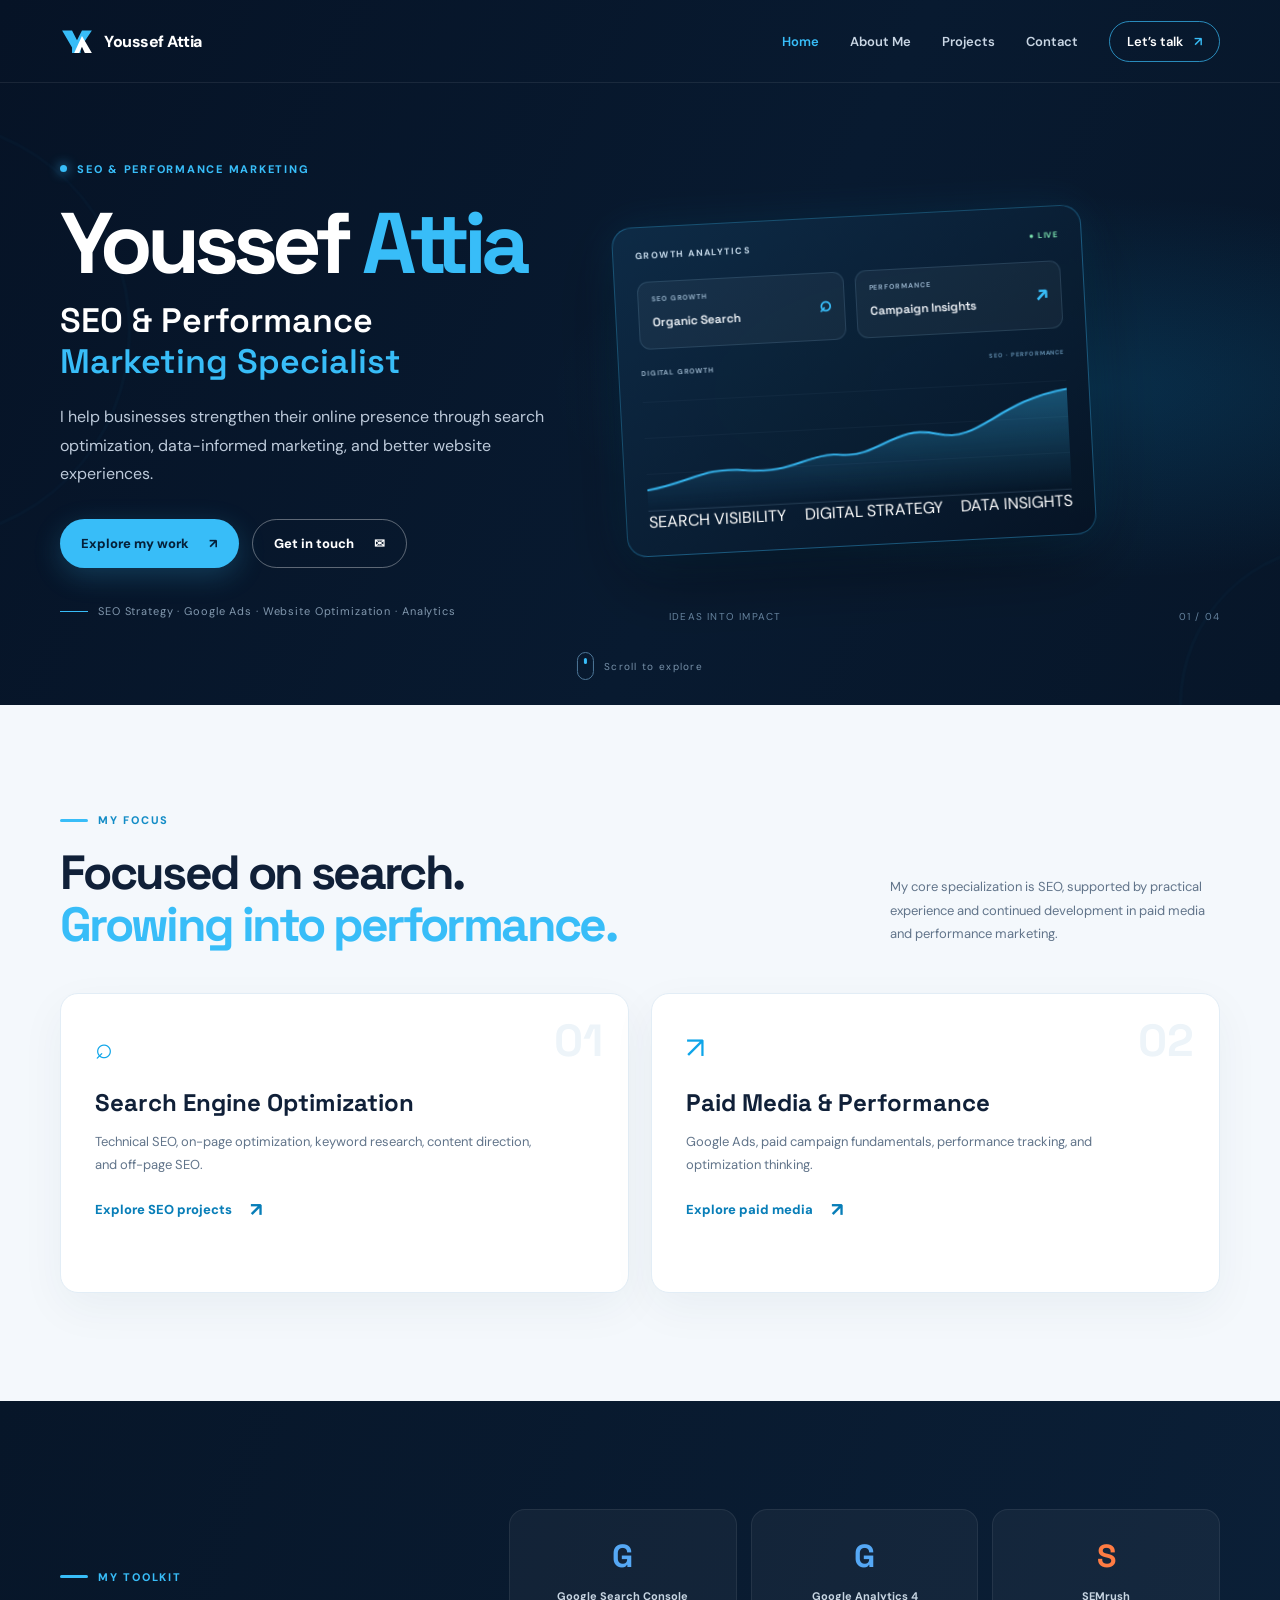
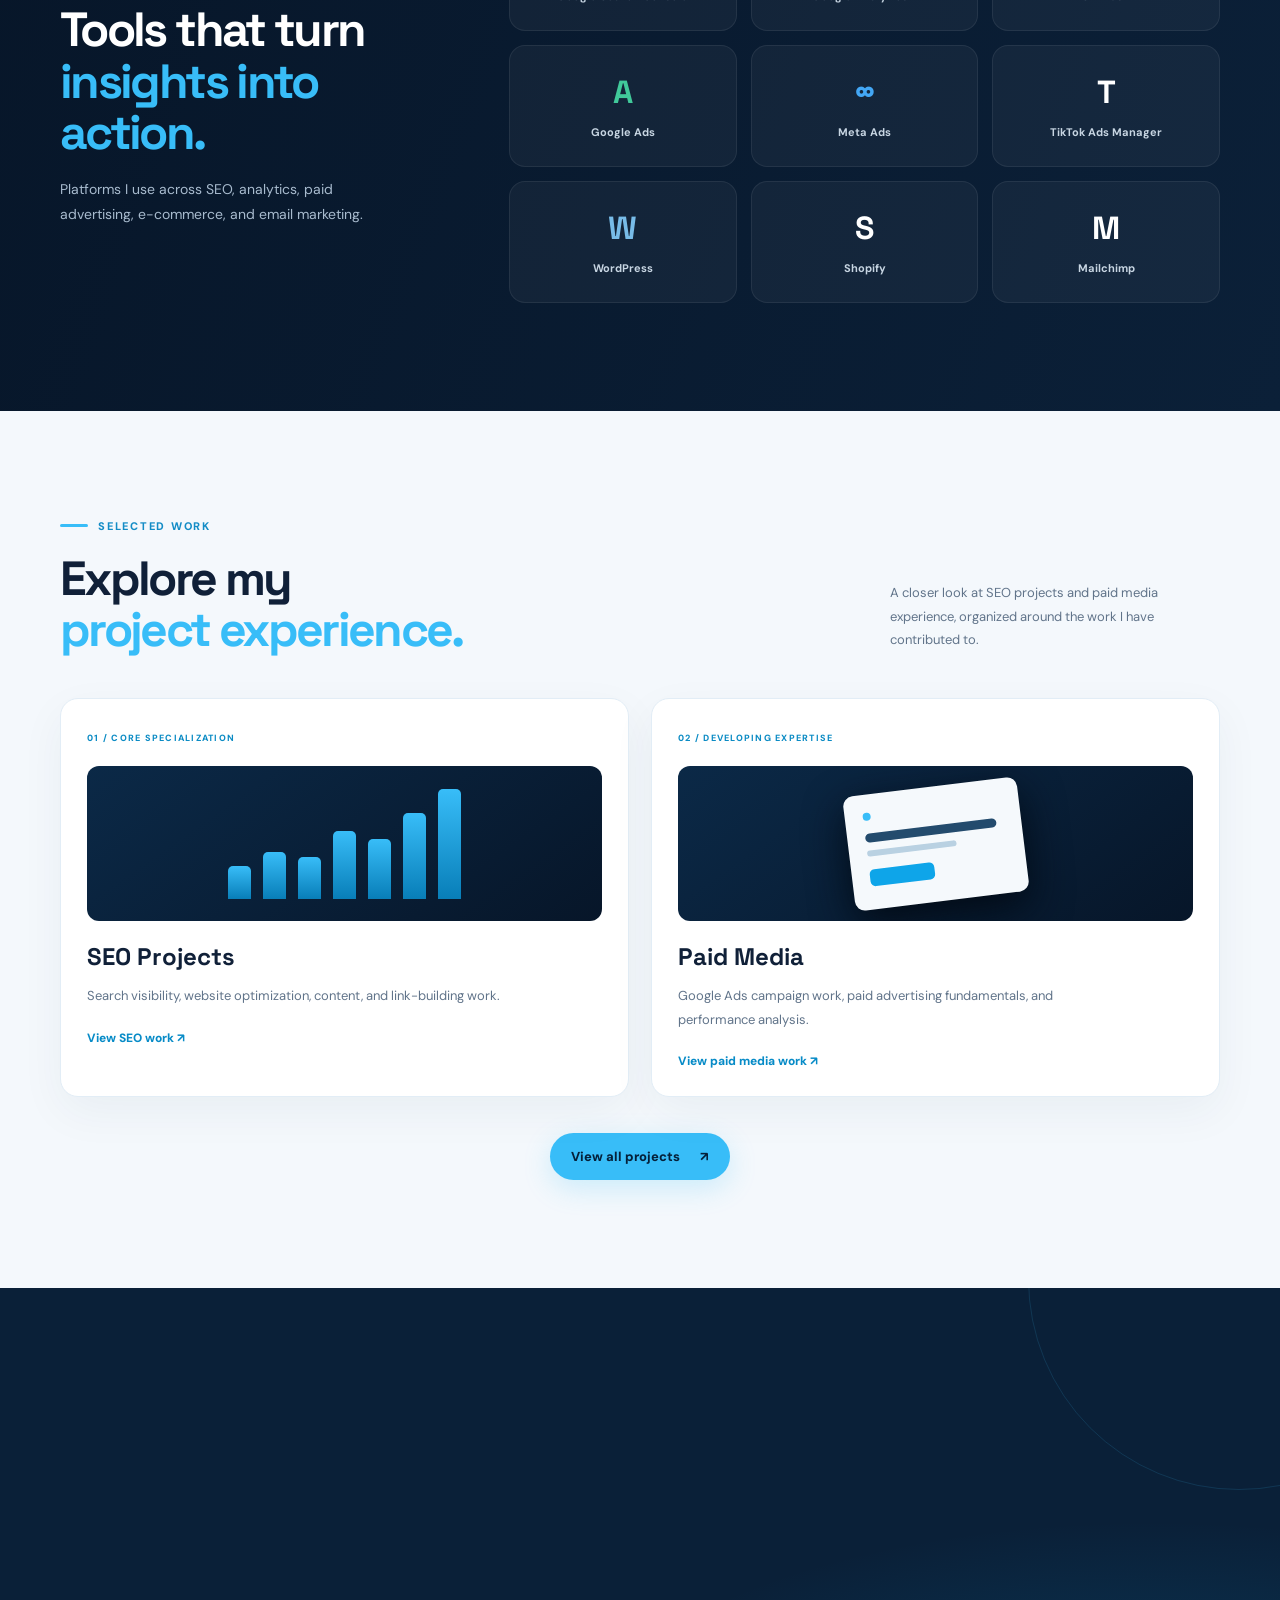
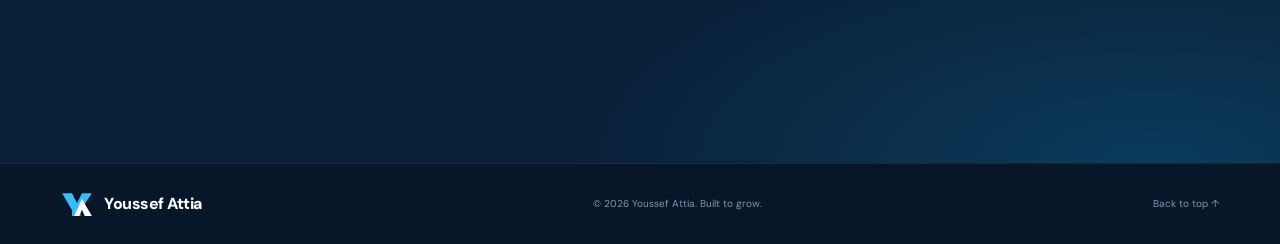
==== commit 8dfec6f1: "Update index.html" ====
--- a/index.html
+++ b/index.html
@@ -260,7 +260,7 @@
         </h2>
 
         <p>
-          Platforms I use across research, optimization, advertising, and analysis.
+          Platforms I use across SEO, analytics, paid advertising, e-commerce, and email marketing.
         </p>
 
       </div>
@@ -269,7 +269,17 @@
 
         <div class="tool-card reveal">
           <b class="google-g">G</b>
-          <span>Google Analytics</span>
+          <span>Google Search Console</span>
+        </div>
+
+        <div class="tool-card reveal">
+          <b class="google-g">G</b>
+          <span>Google Analytics 4</span>
+        </div>
+
+        <div class="tool-card reveal">
+          <b class="semrush">S</b>
+          <span>SEMrush</span>
         </div>
 
         <div class="tool-card reveal">
@@ -278,13 +288,13 @@
         </div>
 
         <div class="tool-card reveal">
-          <b class="semrush">S</b>
-          <span>SEMrush</span>
-        </div>
-
-        <div class="tool-card reveal">
-          <b class="ahrefs">a</b>
-          <span>Ahrefs</span>
+          <b class="meta">∞</b>
+          <span>Meta Ads</span>
+        </div>
+
+        <div class="tool-card reveal">
+          <b class="tiktok">T</b>
+          <span>TikTok Ads Manager</span>
         </div>
 
         <div class="tool-card reveal">
@@ -293,8 +303,13 @@
         </div>
 
         <div class="tool-card reveal">
-          <b class="meta">∞</b>
-          <span>Meta Ads</span>
+          <b class="shopify">S</b>
+          <span>Shopify</span>
+        </div>
+
+        <div class="tool-card reveal">
+          <b class="mailchimp">M</b>
+          <span>Mailchimp</span>
         </div>
 
       </div>
--- a/style.css
+++ b/style.css
@@ -93,6 +93,25 @@
 
 .brand-mark span { color: #fff; }
 
+/* Combined YA brand mark */
+
+.brand-monogram {
+  width: 34px;
+  height: 34px;
+  display: inline-flex;
+  align-items: center;
+  justify-content: center;
+  flex: 0 0 34px;
+  letter-spacing: 0;
+}
+
+.brand-monogram svg {
+  display: block;
+  width: 100%;
+  height: 100%;
+  overflow: visible;
+}
+
 .nav-links {
   display: flex;
   align-items: center;
@@ -1230,6 +1249,11 @@
 
   .hero-description { font-size: 14px; }
 
+  .hero-actions {
+    display: flex;
+    flex-wrap: wrap;
+  }
+
   .hero-visual {
     height: 330px;
     margin-top: 5px;
@@ -1952,7 +1976,7 @@
 }
 
 /* =========================================
-   Updated Home Hero — Portrait + Growth UI
+   Updated Home Hero — Growth Dashboard
    ========================================= */
 
 .hero-profile-visual {
@@ -1961,8 +1985,6 @@
   isolation: isolate;
   overflow: visible;
 }
-
-/* Dashboard positioned to the left */
 
 .growth-dashboard {
   position: absolute;
@@ -1979,7 +2001,7 @@
   background: linear-gradient(145deg,rgba(13,43,70,.97),rgba(5,19,36,.97));
   box-shadow: 0 25px 70px rgba(0,0,0,.35),0 0 45px rgba(14,165,233,.12);
   backdrop-filter: blur(12px);
-  animation: dashboardFloat 7s ease-in-out infinite;
+  animation: dashboardFloat 5.5s ease-in-out infinite;
 }
 
 .dashboard-header,
@@ -2043,11 +2065,11 @@
 }
 
 .seo-metric {
-  animation: cardFloat 5.5s ease-in-out infinite;
+  animation: cardFloat 4.5s ease-in-out infinite;
 }
 
 .performance-metric {
-  animation: cardFloat 5.5s ease-in-out -2.5s infinite;
+  animation: cardFloat 4.5s ease-in-out -2.25s infinite;
 }
 
 .growth-chart {
@@ -2092,37 +2114,38 @@
   stroke-dasharray: 700;
   stroke-dashoffset: 700;
   animation:
-    drawGrowthLine 3.2s cubic-bezier(.6,0,.3,1) .35s forwards,
-    lineGlow 2.5s ease-in-out 3.6s infinite alternate;
+    drawGrowthLine 1.6s cubic-bezier(.35,0,.2,1) .15s forwards,
+    lineGlow 3s ease-in-out 1.9s infinite alternate;
 }
 
 .chart-area {
   opacity: 0;
-  animation: revealChartArea 1.2s ease 2.6s forwards;
-}
-
-/* Portrait positioned to the right */
-
-.hero-portrait {
-  position: absolute;
-  z-index: 3;
-  right: -2%;
-  bottom: 0;
-  width: min(48%,255px);
-  height: 405px;
-  display: flex;
-  align-items: flex-end;
-  justify-content: center;
-  pointer-events: none;
-}
-
-.hero-portrait img {
-  display: block;
-  width: 100%;
-  height: 100%;
-  object-fit: contain;
-  object-position: center bottom;
-  filter: drop-shadow(0 12px 28px rgba(0,0,0,.35));
+  animation: revealChartArea .7s ease .9s forwards;
+}
+
+/* Growth Animations */
+
+@keyframes drawGrowthLine {
+  to { stroke-dashoffset: 0; }
+}
+
+@keyframes revealChartArea {
+  to { opacity: 1; }
+}
+
+@keyframes lineGlow {
+  from { filter: drop-shadow(0 0 2px rgba(56,189,248,.2)); }
+  to { filter: drop-shadow(0 0 6px rgba(56,189,248,.65)); }
+}
+
+@keyframes dashboardFloat {
+  0%,100% { transform: translateY(-50%) rotate(-3deg); }
+  50% { transform: translateY(calc(-50% - 5px)) rotate(-3deg); }
+}
+
+@keyframes cardFloat {
+  0%,100% { transform: translateY(0); }
+  50% { transform: translateY(-3px); }
 }
 
 .hero-profile-visual .visual-caption {
@@ -2132,31 +2155,6 @@
   right: 0;
 }
 
-/* Growth Animations */
-
-@keyframes drawGrowthLine {
-  to { stroke-dashoffset: 0; }
-}
-
-@keyframes revealChartArea {
-  to { opacity: 1; }
-}
-
-@keyframes lineGlow {
-  from { filter: drop-shadow(0 0 2px rgba(56,189,248,.25)); }
-  to { filter: drop-shadow(0 0 7px rgba(56,189,248,.8)); }
-}
-
-@keyframes dashboardFloat {
-  0%,100% { margin-top: 0; }
-  50% { margin-top: -9px; }
-}
-
-@keyframes cardFloat {
-  0%,100% { transform: translateY(0); }
-  50% { transform: translateY(-5px); }
-}
-
 /* Tablet Hero */
 
 @media (max-width: 980px) {
@@ -2165,12 +2163,6 @@
   .growth-dashboard {
     width: 96%;
     left: -5%;
-  }
-
-  .hero-portrait {
-    right: -1%;
-    width: 48%;
-    height: 375px;
   }
 }
 
@@ -2223,12 +2215,6 @@
     font-size: 5px;
   }
 
-  .hero-portrait {
-    right: 0;
-    width: 43%;
-    height: 290px;
-  }
-
   .hero-profile-visual .visual-caption {
     bottom: 0;
     left: 0;
@@ -2237,6 +2223,17 @@
   }
 }
 
+/* About Portrait Animation */
+
+.photo-frame {
+  animation: photoFloat 6s ease-in-out infinite;
+}
+
+@keyframes photoFloat {
+  0%,100% { transform: rotate(-3deg) translateY(0); }
+  50% { transform: rotate(-3deg) translateY(-4px); }
+}
+
 /* Accessibility */
 
 @media (prefers-reduced-motion: reduce) {
@@ -2244,9 +2241,11 @@
   .seo-metric,
   .performance-metric,
   .chart-line,
-  .chart-area {
+  .chart-area,
+  .photo-frame {
     animation: none !important;
   }
 
   .chart-line { stroke-dashoffset: 0; }
   .chart-area { opacity: 1; }
+  .photo-frame { transform: rotate(-3deg); }
